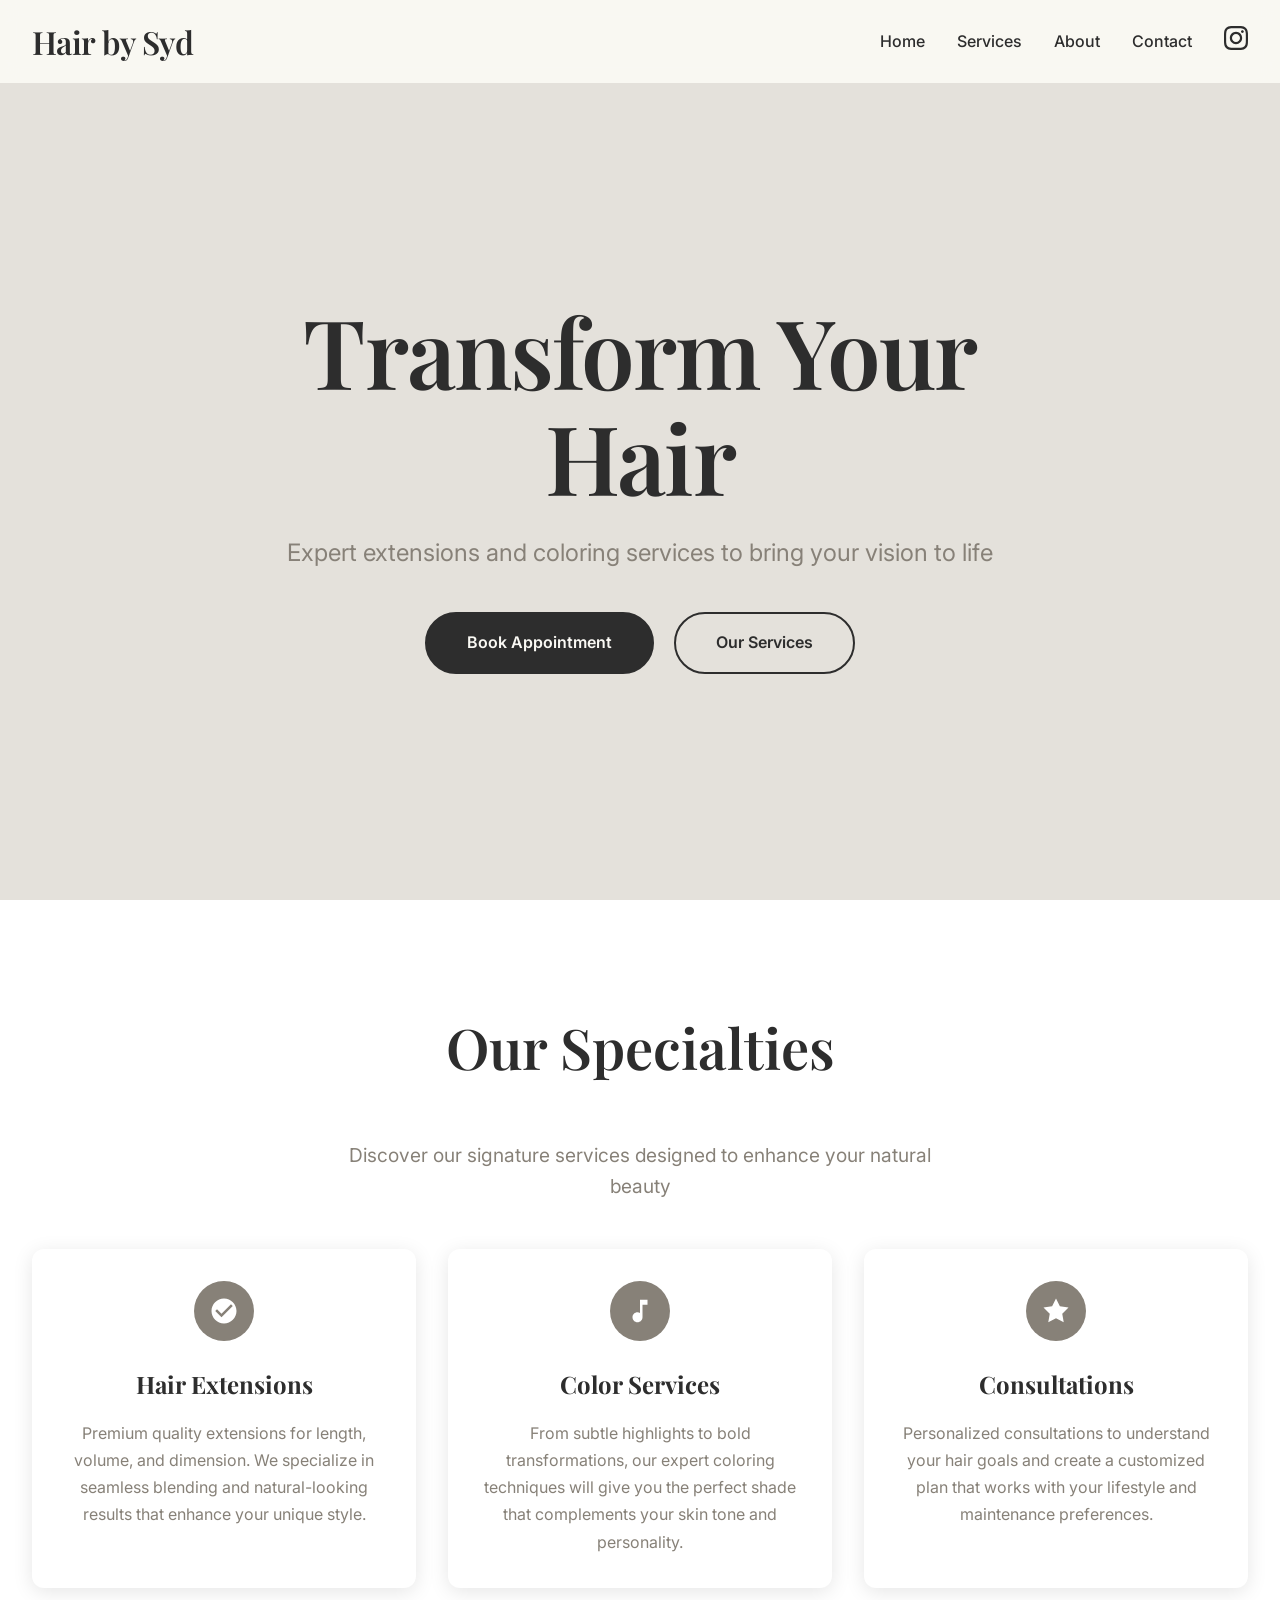
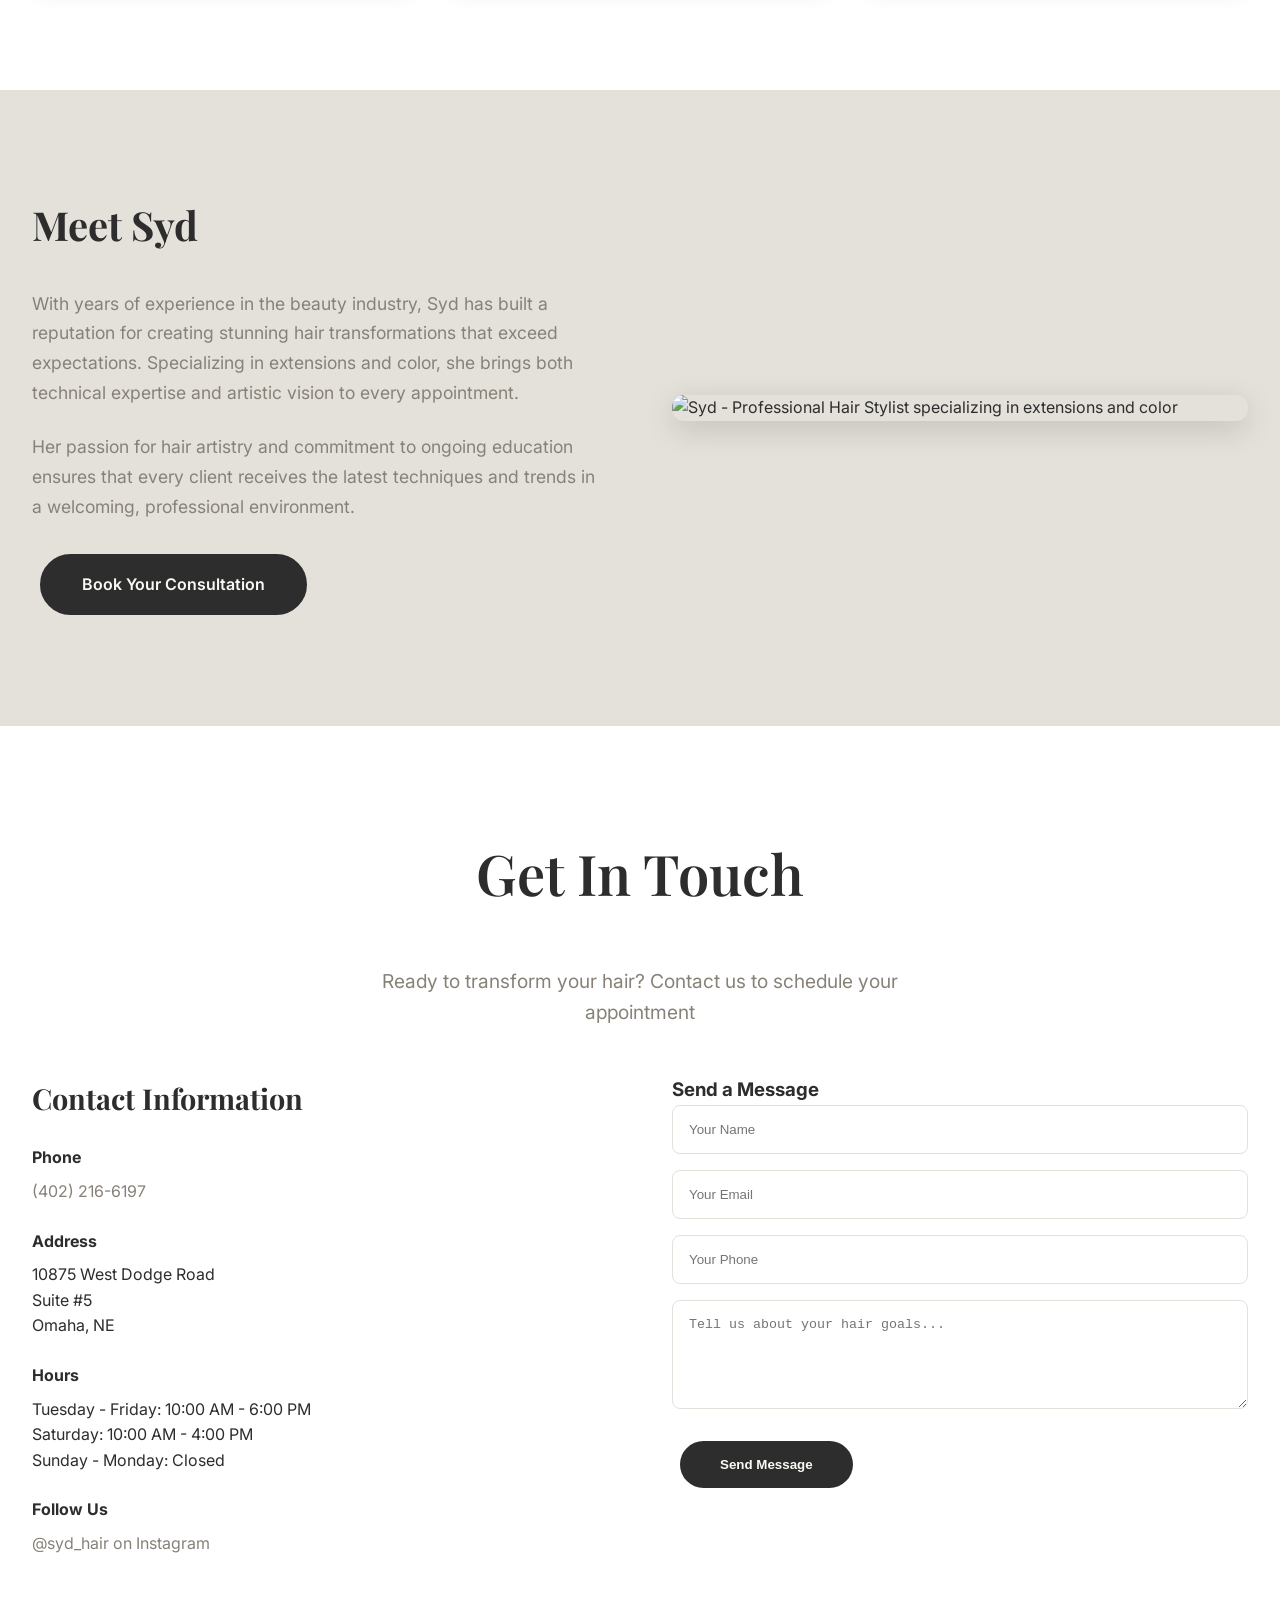
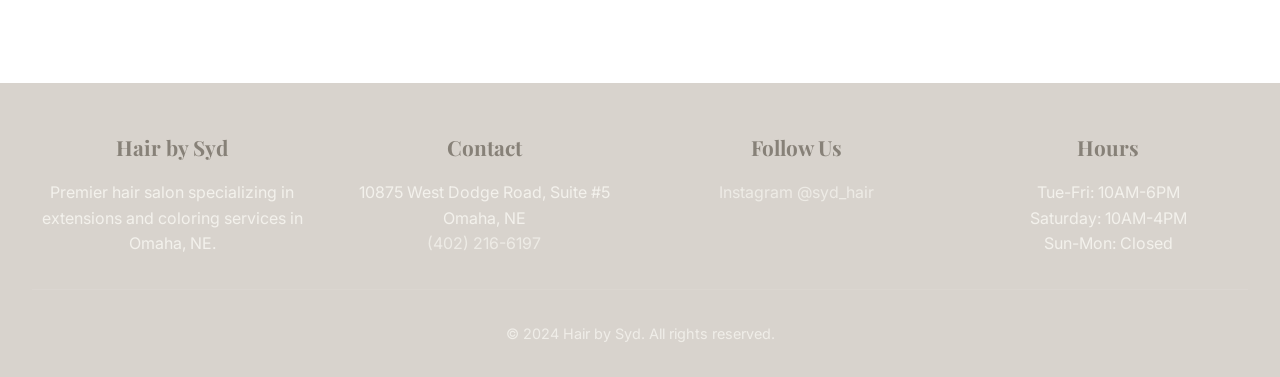
==== index.html @ 41b2f845 "Initial commit: Hair by Syd salon website with responsive design and SEO optimization 🚀 Generated wi" ====
<!DOCTYPE html>
<html lang="en">
<head>
    <!-- SEO Meta Tags -->
    <meta charset="UTF-8">
    <meta name="viewport" content="width=device-width, initial-scale=1.0">
    <meta http-equiv="X-UA-Compatible" content="IE=edge">
    
    <!-- Cache Control for SEO -->
    <meta http-equiv="Cache-Control" content="max-age=31536000, immutable">
    <meta http-equiv="Expires" content="31536000">
    
    <!-- Primary SEO Tags -->
    <title>Hair by Syd - Premier Hair Extensions & Color Salon | Omaha, NE</title>
    <meta name="description" content="Hair by Syd specializes in professional hair extensions and expert coloring services in Omaha, NE. Transform your look with our premium salon services at 10875 West Dodge Road Suite #5.">
    <meta name="keywords" content="hair extensions, hair coloring, salon Omaha, Hair by Syd, professional colorist, hair transformation, blonde specialists">
    
    <!-- Open Graph / Facebook -->
    <meta property="og:type" content="website">
    <meta property="og:url" content="https://hairbysyd.com">
    <meta property="og:title" content="Hair by Syd - Premier Hair Extensions & Color Salon">
    <meta property="og:description" content="Transform your look with our expert hair extensions and coloring services. Located in Omaha, NE.">
    <meta property="og:image" content="https://hairbysyd.com/images/salon-hero.jpg">
    <meta property="og:site_name" content="Hair by Syd">
    
    <!-- Twitter -->
    <meta property="twitter:card" content="summary_large_image">
    <meta property="twitter:url" content="https://hairbysyd.com">
    <meta property="twitter:title" content="Hair by Syd - Premier Hair Extensions & Color Salon">
    <meta property="twitter:description" content="Transform your look with our expert hair extensions and coloring services. Located in Omaha, NE.">
    <meta property="twitter:image" content="https://hairbysyd.com/images/salon-hero.jpg">
    
    <!-- Canonical URL -->
    <link rel="canonical" href="https://hairbysyd.com">
    
    <!-- Favicon -->
    <link rel="icon" type="image/x-icon" href="/favicon.ico">
    <link rel="apple-touch-icon" sizes="180x180" href="/apple-touch-icon.png">
    
    <!-- Structured Data for Local Business -->
    <script type="application/ld+json">
    {
        "@context": "https://schema.org",
        "@type": "HairSalon",
        "name": "Hair by Syd",
        "description": "Premier hair salon specializing in extensions and coloring",
        "url": "https://hairbysyd.com",
        "telephone": "402-216-6197",
        "address": {
            "@type": "PostalAddress",
            "streetAddress": "10875 West Dodge Road Suite #5",
            "addressLocality": "Omaha",
            "addressRegion": "NE",
            "addressCountry": "US"
        },
        "geo": {
            "@type": "GeoCoordinates",
            "latitude": "41.2619",
            "longitude": "-96.1951"
        },
        "openingHours": [
            "Tu-Fr 10:00-18:00",
            "Sa 10:00-16:00"
        ],
        "priceRange": "$$",
        "sameAs": [
            "https://www.instagram.com/syd_hair"
        ]
    }
    </script>
    
    <!-- Google Fonts -->
    <link rel="preconnect" href="https://fonts.googleapis.com">
    <link rel="preconnect" href="https://fonts.gstatic.com" crossorigin>
    <link href="https://fonts.googleapis.com/css2?family=Inter:wght@300;400;500;600;700&family=Playfair+Display:wght@400;500;600;700&display=swap" rel="stylesheet">
    
    <!-- CSS Styles -->
    <style>
        /* CSS Variables - Evnia Hair Studio Color Scheme */
        :root {
            --primary-color: rgba(45,45,45,1);
            --secondary-color: rgba(250,249,244,1);
            --accent-color: rgba(135,129,120,1);
            --text-primary: rgba(45,45,45,1);
            --text-secondary: rgba(135,129,120,1);
            --text-light: rgba(250,249,244,1);
            --background-light: rgba(255,255,255,1);
            --background-dark: rgba(216,211,205,1);
            --background-accent: rgba(228,225,219,1);
            --background-cream: rgba(250,249,244,1);
            --hover-color: rgba(196,190,177,1);
            --border-color: rgba(228,225,219,1);
            
            /* Typography */
            --font-primary: 'Inter', sans-serif;
            --font-display: 'Playfair Display', serif;
            
            /* Spacing */
            --section-padding: clamp(3rem, 8vw, 8rem);
            --container-padding: clamp(1rem, 4vw, 2rem);
            --grid-gap: clamp(1rem, 3vw, 2rem);
        }
        
        /* Reset and Base Styles */
        * {
            margin: 0;
            padding: 0;
            box-sizing: border-box;
        }
        
        body {
            font-family: var(--font-primary);
            font-size: 16px;
            line-height: 1.6;
            color: var(--text-primary);
            background-color: var(--background-light);
            overflow-x: hidden;
        }
        
        /* Container */
        .container {
            max-width: 1400px;
            margin: 0 auto;
            padding: 0 var(--container-padding);
        }
        
        /* Header Styles */
        .header {
            position: fixed;
            top: 0;
            left: 0;
            right: 0;
            background: rgba(250,249,244,0.95);
            backdrop-filter: blur(10px);
            z-index: 1000;
            transition: all 0.3s ease;
            border-bottom: 1px solid var(--border-color);
        }
        
        .header.scrolled {
            background: rgba(250,249,244,0.98);
            box-shadow: 0 2px 20px rgba(0, 0, 0, 0.1);
        }
        
        .header-content {
            display: flex;
            justify-content: space-between;
            align-items: center;
            padding: 1rem 0;
        }
        
        .logo {
            font-family: var(--font-display);
            font-size: 2rem;
            font-weight: 600;
            color: var(--primary-color);
            text-decoration: none;
            letter-spacing: -0.02em;
        }
        
        .nav {
            display: flex;
            list-style: none;
            gap: 2rem;
            align-items: center;
        }
        
        .nav a {
            text-decoration: none;
            color: var(--text-primary);
            font-weight: 500;
            transition: color 0.3s ease;
            position: relative;
        }
        
        .nav a:hover {
            color: var(--hover-color);
        }
        
        .nav a::after {
            content: '';
            position: absolute;
            bottom: -4px;
            left: 0;
            width: 0;
            height: 2px;
            background: var(--hover-color);
            transition: width 0.3s ease;
        }
        
        .nav a:hover::after {
            width: 100%;
        }
        
        .social-icon {
            width: 24px;
            height: 24px;
            fill: var(--text-primary);
            transition: fill 0.3s ease;
        }
        
        .social-icon:hover {
            fill: var(--hover-color);
        }
        
        /* Mobile Menu */
        .mobile-menu-toggle {
            display: none;
            flex-direction: column;
            cursor: pointer;
            gap: 4px;
        }
        
        .mobile-menu-toggle span {
            width: 24px;
            height: 2px;
            background: var(--text-primary);
            transition: all 0.3s ease;
        }
        
        /* Hero Section */
        .hero {
            min-height: 100vh;
            display: flex;
            align-items: center;
            justify-content: center;
            position: relative;
            background: var(--background-accent);
            text-align: center;
            padding-top: 80px;
        }
        
        .hero-content {
            max-width: 800px;
            z-index: 2;
        }
        
        .hero h1 {
            font-family: var(--font-display);
            font-size: clamp(3rem, 8vw, 6rem);
            font-weight: 600;
            line-height: 1.1;
            margin-bottom: 1.5rem;
            color: var(--text-primary);
            letter-spacing: -0.02em;
        }
        
        .hero-subtitle {
            font-size: clamp(1.2rem, 3vw, 1.5rem);
            color: var(--text-secondary);
            margin-bottom: 2rem;
            font-weight: 400;
        }
        
        /* Buttons */
        .btn {
            display: inline-block;
            padding: 1rem 2.5rem;
            background: var(--primary-color);
            color: var(--text-light);
            text-decoration: none;
            border-radius: 50px;
            font-weight: 600;
            transition: all 0.3s ease;
            border: 2px solid var(--primary-color);
            margin: 0.5rem;
        }
        
        .btn:hover {
            background: var(--accent-color);
            color: var(--text-light);
            transform: translateY(-2px);
        }
        
        .btn-secondary {
            background: transparent;
            color: var(--primary-color);
            border: 2px solid var(--primary-color);
        }
        
        .btn-secondary:hover {
            background: var(--hover-color);
            color: var(--text-light);
        }
        
        /* Section Styles */
        .section {
            padding: var(--section-padding) 0;
        }
        
        .section-title {
            font-family: var(--font-display);
            font-size: clamp(2.5rem, 5vw, 3.5rem);
            font-weight: 600;
            text-align: center;
            margin-bottom: 3rem;
            color: var(--text-primary);
        }
        
        .section-subtitle {
            font-size: 1.2rem;
            color: var(--text-secondary);
            text-align: center;
            max-width: 600px;
            margin: 0 auto 3rem;
        }
        
        /* Services Section */
        .services-grid {
            display: grid;
            grid-template-columns: repeat(auto-fit, minmax(300px, 1fr));
            gap: var(--grid-gap);
            margin-top: 3rem;
        }
        
        .service-card {
            background: var(--background-light);
            padding: 2rem;
            border-radius: 12px;
            box-shadow: 0 4px 20px rgba(0, 0, 0, 0.1);
            transition: transform 0.3s ease, box-shadow 0.3s ease;
            text-align: center;
        }
        
        .service-card:hover {
            transform: translateY(-5px);
            box-shadow: 0 8px 30px rgba(0, 0, 0, 0.15);
        }
        
        .service-icon {
            width: 60px;
            height: 60px;
            margin: 0 auto 1.5rem;
            background: var(--accent-color);
            border-radius: 50%;
            display: flex;
            align-items: center;
            justify-content: center;
        }
        
        .service-card h3 {
            font-family: var(--font-display);
            font-size: 1.5rem;
            margin-bottom: 1rem;
            color: var(--text-primary);
        }
        
        .service-card p {
            color: var(--text-secondary);
            line-height: 1.7;
        }
        
        /* About Section */
        .about {
            background: var(--background-accent);
        }
        
        .about-content {
            display: grid;
            grid-template-columns: 1fr 1fr;
            gap: 4rem;
            align-items: center;
        }
        
        .about-text h2 {
            font-family: var(--font-display);
            font-size: 2.5rem;
            margin-bottom: 2rem;
            color: var(--text-primary);
        }
        
        .about-text p {
            color: var(--text-secondary);
            margin-bottom: 1.5rem;
            font-size: 1.1rem;
            line-height: 1.7;
        }
        
        .about-image {
            border-radius: 12px;
            overflow: hidden;
            box-shadow: 0 8px 30px rgba(0, 0, 0, 0.15);
        }
        
        .about-image img {
            width: 100%;
            height: 100%;
            object-fit: cover;
        }
        
        /* Contact Section */
        .contact-content {
            display: grid;
            grid-template-columns: 1fr 1fr;
            gap: 4rem;
            align-items: start;
        }
        
        .contact-info h3 {
            font-family: var(--font-display);
            font-size: 1.8rem;
            margin-bottom: 1.5rem;
            color: var(--text-primary);
        }
        
        .contact-item {
            margin-bottom: 1.5rem;
        }
        
        .contact-item strong {
            display: block;
            margin-bottom: 0.5rem;
            color: var(--text-primary);
        }
        
        .contact-item a {
            color: var(--accent-color);
            text-decoration: none;
        }
        
        .contact-item a:hover {
            color: var(--hover-color);
            text-decoration: underline;
        }
        
        /* Footer */
        .footer {
            background: var(--background-dark);
            color: var(--text-light);
            padding: 3rem 0 2rem;
            text-align: center;
        }
        
        .footer-content {
            display: grid;
            grid-template-columns: repeat(auto-fit, minmax(250px, 1fr));
            gap: 2rem;
            margin-bottom: 2rem;
        }
        
        .footer-section h4 {
            font-family: var(--font-display);
            font-size: 1.3rem;
            margin-bottom: 1rem;
            color: var(--accent-color);
        }
        
        .footer-section p,
        .footer-section a {
            color: var(--text-light);
            text-decoration: none;
            opacity: 0.8;
            transition: opacity 0.3s ease;
        }
        
        .footer-section a:hover {
            opacity: 1;
            color: var(--hover-color);
        }
        
        .footer-bottom {
            border-top: 1px solid rgba(255, 255, 255, 0.1);
            padding-top: 2rem;
            font-size: 0.9rem;
            opacity: 0.7;
        }
        
        /* Responsive Design */
        @media (max-width: 768px) {
            .nav {
                display: none;
            }
            
            .mobile-menu-toggle {
                display: flex;
            }
            
            .about-content,
            .contact-content {
                grid-template-columns: 1fr;
                gap: 2rem;
            }
            
            .footer-content {
                grid-template-columns: 1fr;
                text-align: center;
            }
        }
        
        /* Animations */
        @keyframes fadeInUp {
            from {
                opacity: 0;
                transform: translateY(30px);
            }
            to {
                opacity: 1;
                transform: translateY(0);
            }
        }
        
        .animate-fade-in {
            animation: fadeInUp 0.6s ease-out;
        }
    </style>
</head>

<body>
    <!-- Header -->
    <header class="header" id="header">
        <div class="container">
            <div class="header-content">
                <a href="#home" class="logo">Hair by Syd</a>
                
                <nav class="nav">
                    <a href="#home">Home</a>
                    <a href="#services">Services</a>
                    <a href="#about">About</a>
                    <a href="#contact">Contact</a>
                    <a href="https://www.instagram.com/syd_hair" target="_blank" rel="noopener" aria-label="Follow us on Instagram">
                        <svg class="social-icon" viewBox="0 0 24 24">
                            <path d="M12 2.163c3.204 0 3.584.012 4.85.07 3.252.148 4.771 1.691 4.919 4.919.058 1.265.069 1.645.069 4.849 0 3.205-.012 3.584-.069 4.849-.149 3.225-1.664 4.771-4.919 4.919-1.266.058-1.644.07-4.85.07-3.204 0-3.584-.012-4.849-.07-3.26-.149-4.771-1.699-4.919-4.92-.058-1.265-.07-1.644-.07-4.849 0-3.204.013-3.583.07-4.849.149-3.227 1.664-4.771 4.919-4.919 1.266-.057 1.645-.069 4.849-.069zm0-2.163c-3.259 0-3.667.014-4.947.072-4.358.2-6.78 2.618-6.98 6.98-.059 1.281-.073 1.689-.073 4.948 0 3.259.014 3.668.072 4.948.2 4.358 2.618 6.78 6.98 6.98 1.281.058 1.689.072 4.948.072 3.259 0 3.668-.014 4.948-.072 4.354-.2 6.782-2.618 6.979-6.98.059-1.28.073-1.689.073-4.948 0-3.259-.014-3.667-.072-4.947-.196-4.354-2.617-6.78-6.979-6.98-1.281-.059-1.69-.073-4.949-.073zm0 5.838c-3.403 0-6.162 2.759-6.162 6.162s2.759 6.163 6.162 6.163 6.162-2.759 6.162-6.163c0-3.403-2.759-6.162-6.162-6.162zm0 10.162c-2.209 0-4-1.79-4-4 0-2.209 1.791-4 4-4s4 1.791 4 4c0 2.21-1.791 4-4 4zm6.406-11.845c-.796 0-1.441.645-1.441 1.44s.645 1.44 1.441 1.44c.795 0 1.439-.645 1.439-1.44s-.644-1.44-1.439-1.44z"/>
                        </svg>
                    </a>
                </nav>
                
                <div class="mobile-menu-toggle">
                    <span></span>
                    <span></span>
                    <span></span>
                </div>
            </div>
        </div>
    </header>

    <!-- Hero Section -->
    <section id="home" class="hero">
        <div class="container">
            <div class="hero-content animate-fade-in">
                <h1>Transform Your Hair</h1>
                <p class="hero-subtitle">Expert extensions and coloring services to bring your vision to life</p>
                <a href="#contact" class="btn">Book Appointment</a>
                <a href="#services" class="btn btn-secondary">Our Services</a>
            </div>
        </div>
    </section>

    <!-- Services Section -->
    <section id="services" class="section">
        <div class="container">
            <h2 class="section-title">Our Specialties</h2>
            <p class="section-subtitle">Discover our signature services designed to enhance your natural beauty</p>
            
            <div class="services-grid">
                <div class="service-card">
                    <div class="service-icon">
                        <svg width="30" height="30" fill="white" viewBox="0 0 24 24">
                            <path d="M12 2C6.48 2 2 6.48 2 12s4.48 10 10 10 10-4.48 10-10S17.52 2 12 2zm-2 15l-5-5 1.41-1.41L10 14.17l7.59-7.59L19 8l-9 9z"/>
                        </svg>
                    </div>
                    <h3>Hair Extensions</h3>
                    <p>Premium quality extensions for length, volume, and dimension. We specialize in seamless blending and natural-looking results that enhance your unique style.</p>
                </div>
                
                <div class="service-card">
                    <div class="service-icon">
                        <svg width="30" height="30" fill="white" viewBox="0 0 24 24">
                            <path d="M12 3v10.55c-.59-.34-1.27-.55-2-.55-2.21 0-4 1.79-4 4s1.79 4 4 4 4-1.79 4-4V7h4V3h-6z"/>
                        </svg>
                    </div>
                    <h3>Color Services</h3>
                    <p>From subtle highlights to bold transformations, our expert coloring techniques will give you the perfect shade that complements your skin tone and personality.</p>
                </div>
                
                <div class="service-card">
                    <div class="service-icon">
                        <svg width="30" height="30" fill="white" viewBox="0 0 24 24">
                            <path d="M12 2l3.09 6.26L22 9.27l-5 4.87 1.18 6.88L12 17.77l-6.18 3.25L7 14.14 2 9.27l6.91-1.01L12 2z"/>
                        </svg>
                    </div>
                    <h3>Consultations</h3>
                    <p>Personalized consultations to understand your hair goals and create a customized plan that works with your lifestyle and maintenance preferences.</p>
                </div>
            </div>
        </div>
    </section>

    <!-- About Section -->
    <section id="about" class="section about">
        <div class="container">
            <div class="about-content">
                <div class="about-text">
                    <h2>Meet Syd</h2>
                    <p>With years of experience in the beauty industry, Syd has built a reputation for creating stunning hair transformations that exceed expectations. Specializing in extensions and color, she brings both technical expertise and artistic vision to every appointment.</p>
                    <p>Her passion for hair artistry and commitment to ongoing education ensures that every client receives the latest techniques and trends in a welcoming, professional environment.</p>
                    <a href="#contact" class="btn">Book Your Consultation</a>
                </div>
                <div class="about-image">
                    <img src="/images/syd-stylist.jpg" alt="Syd - Professional Hair Stylist specializing in extensions and color" loading="lazy">
                </div>
            </div>
        </div>
    </section>

    <!-- Contact Section -->
    <section id="contact" class="section">
        <div class="container">
            <h2 class="section-title">Get In Touch</h2>
            <p class="section-subtitle">Ready to transform your hair? Contact us to schedule your appointment</p>
            
            <div class="contact-content">
                <div class="contact-info">
                    <h3>Contact Information</h3>
                    
                    <div class="contact-item">
                        <strong>Phone</strong>
                        <a href="tel:402-216-6197">(402) 216-6197</a>
                    </div>
                    
                    <div class="contact-item">
                        <strong>Address</strong>
                        <p>10875 West Dodge Road<br>Suite #5<br>Omaha, NE</p>
                    </div>
                    
                    <div class="contact-item">
                        <strong>Hours</strong>
                        <p>Tuesday - Friday: 10:00 AM - 6:00 PM<br>
                        Saturday: 10:00 AM - 4:00 PM<br>
                        Sunday - Monday: Closed</p>
                    </div>
                    
                    <div class="contact-item">
                        <strong>Follow Us</strong>
                        <a href="https://www.instagram.com/syd_hair" target="_blank" rel="noopener">@syd_hair on Instagram</a>
                    </div>
                </div>
                
                <div class="contact-form">
                    <h3>Send a Message</h3>
                    <form>
                        <div style="margin-bottom: 1rem;">
                            <input type="text" placeholder="Your Name" required style="width: 100%; padding: 1rem; border: 1px solid var(--border-color); border-radius: 8px;">
                        </div>
                        <div style="margin-bottom: 1rem;">
                            <input type="email" placeholder="Your Email" required style="width: 100%; padding: 1rem; border: 1px solid var(--border-color); border-radius: 8px;">
                        </div>
                        <div style="margin-bottom: 1rem;">
                            <input type="tel" placeholder="Your Phone" style="width: 100%; padding: 1rem; border: 1px solid var(--border-color); border-radius: 8px;">
                        </div>
                        <div style="margin-bottom: 1rem;">
                            <textarea placeholder="Tell us about your hair goals..." rows="5" style="width: 100%; padding: 1rem; border: 1px solid var(--border-color); border-radius: 8px; resize: vertical;"></textarea>
                        </div>
                        <button type="submit" class="btn" style="border: none; cursor: pointer;">Send Message</button>
                    </form>
                </div>
            </div>
        </div>
    </section>

    <!-- Footer -->
    <footer class="footer">
        <div class="container">
            <div class="footer-content">
                <div class="footer-section">
                    <h4>Hair by Syd</h4>
                    <p>Premier hair salon specializing in extensions and coloring services in Omaha, NE.</p>
                </div>
                
                <div class="footer-section">
                    <h4>Contact</h4>
                    <p>10875 West Dodge Road, Suite #5<br>Omaha, NE</p>
                    <p><a href="tel:402-216-6197">(402) 216-6197</a></p>
                </div>
                
                <div class="footer-section">
                    <h4>Follow Us</h4>
                    <p><a href="https://www.instagram.com/syd_hair" target="_blank" rel="noopener">Instagram @syd_hair</a></p>
                </div>
                
                <div class="footer-section">
                    <h4>Hours</h4>
                    <p>Tue-Fri: 10AM-6PM<br>Saturday: 10AM-4PM<br>Sun-Mon: Closed</p>
                </div>
            </div>
            
            <div class="footer-bottom">
                <p>&copy; 2024 Hair by Syd. All rights reserved.</p>
            </div>
        </div>
    </footer>

    <!-- JavaScript -->
    <script>
        // Header scroll effect
        window.addEventListener('scroll', function() {
            const header = document.getElementById('header');
            if (window.scrollY > 50) {
                header.classList.add('scrolled');
            } else {
                header.classList.remove('scrolled');
            }
        });

        // Smooth scrolling for navigation links
        document.querySelectorAll('a[href^="#"]').forEach(anchor => {
            anchor.addEventListener('click', function (e) {
                e.preventDefault();
                const target = document.querySelector(this.getAttribute('href'));
                if (target) {
                    target.scrollIntoView({
                        behavior: 'smooth',
                        block: 'start'
                    });
                }
            });
        });

        // Mobile menu toggle
        const mobileToggle = document.querySelector('.mobile-menu-toggle');
        const nav = document.querySelector('.nav');
        
        mobileToggle.addEventListener('click', function() {
            nav.classList.toggle('mobile-open');
        });

        // Form submission
        const form = document.querySelector('form');
        form.addEventListener('submit', function(e) {
            e.preventDefault();
            alert('Thank you for your message! We will get back to you soon.');
            form.reset();
        });

        // Intersection Observer for animations
        const observerOptions = {
            threshold: 0.1,
            rootMargin: '0px 0px -50px 0px'
        };

        const observer = new IntersectionObserver(function(entries) {
            entries.forEach(entry => {
                if (entry.isIntersecting) {
                    entry.target.classList.add('animate-fade-in');
                }
            });
        }, observerOptions);

        // Observe elements for animation
        document.querySelectorAll('.service-card, .about-text, .contact-info').forEach(el => {
            observer.observe(el);
        });
    </script>
</body>
</html>
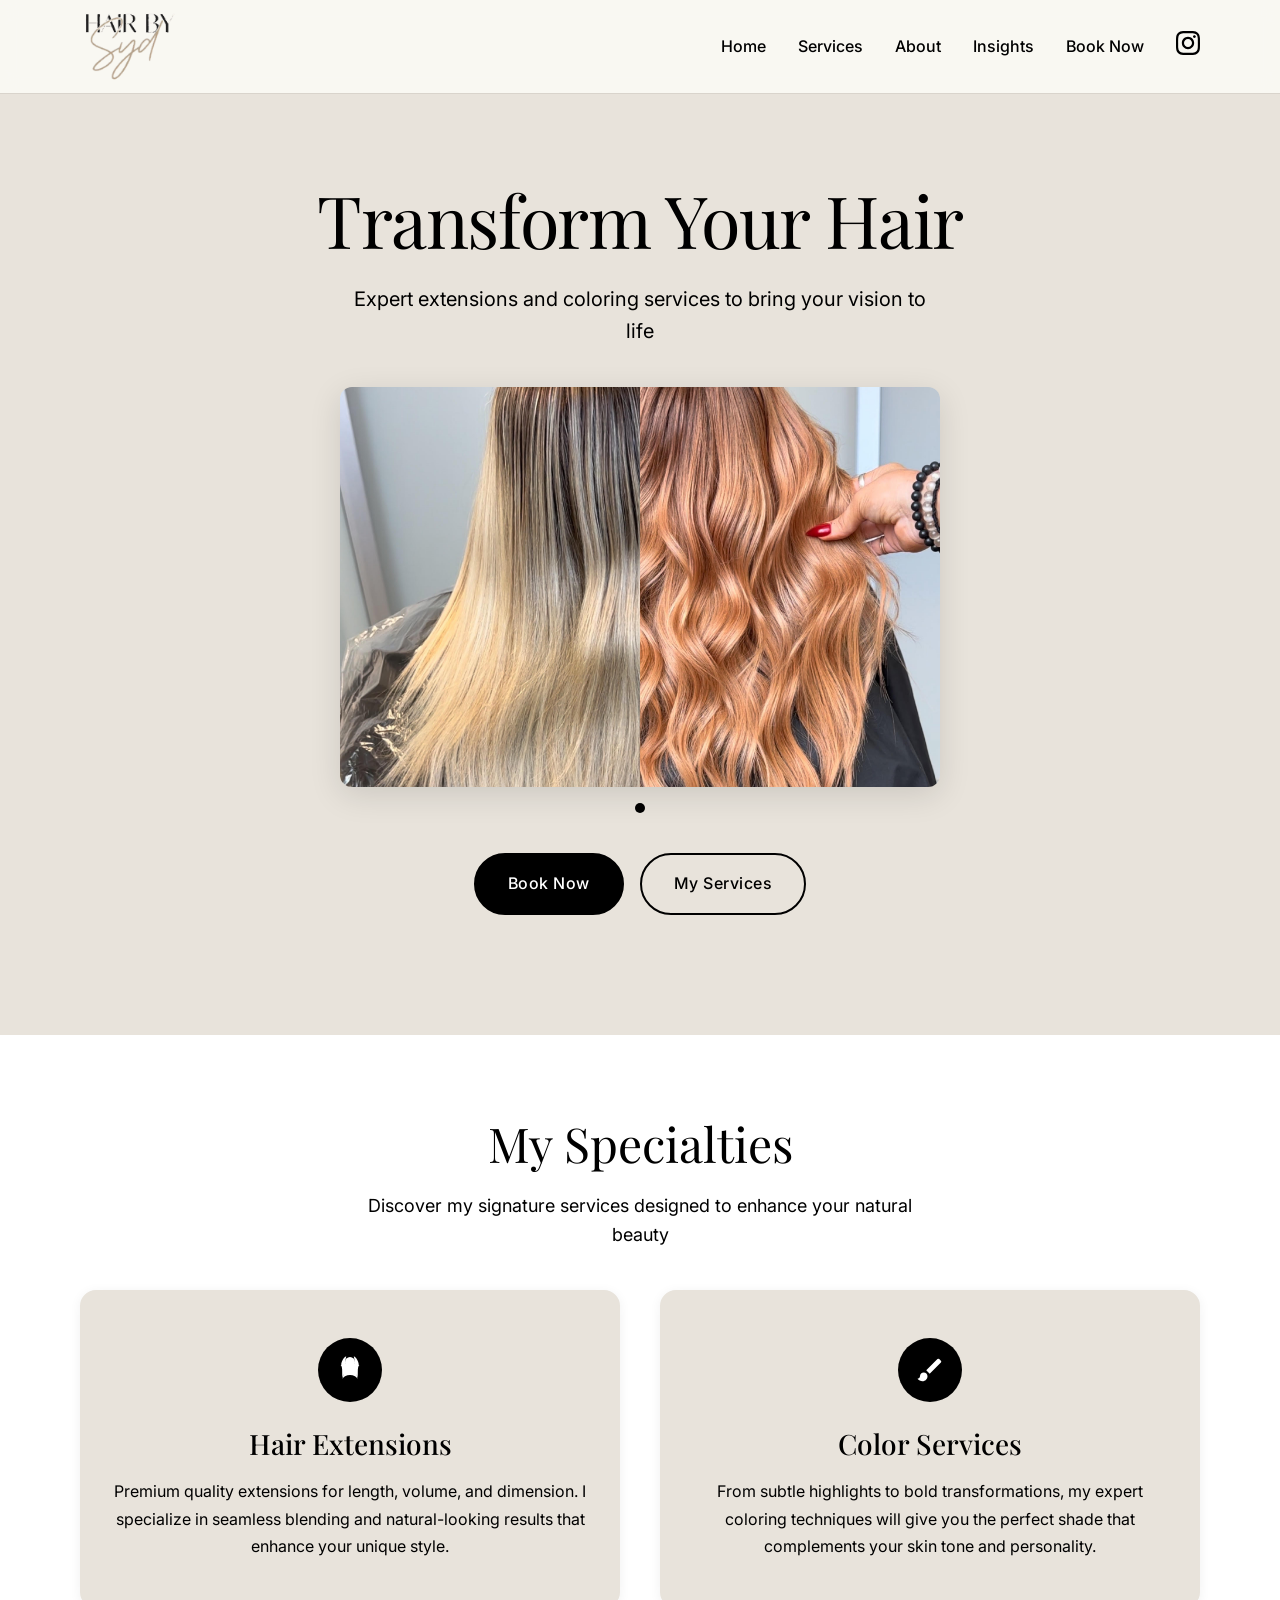
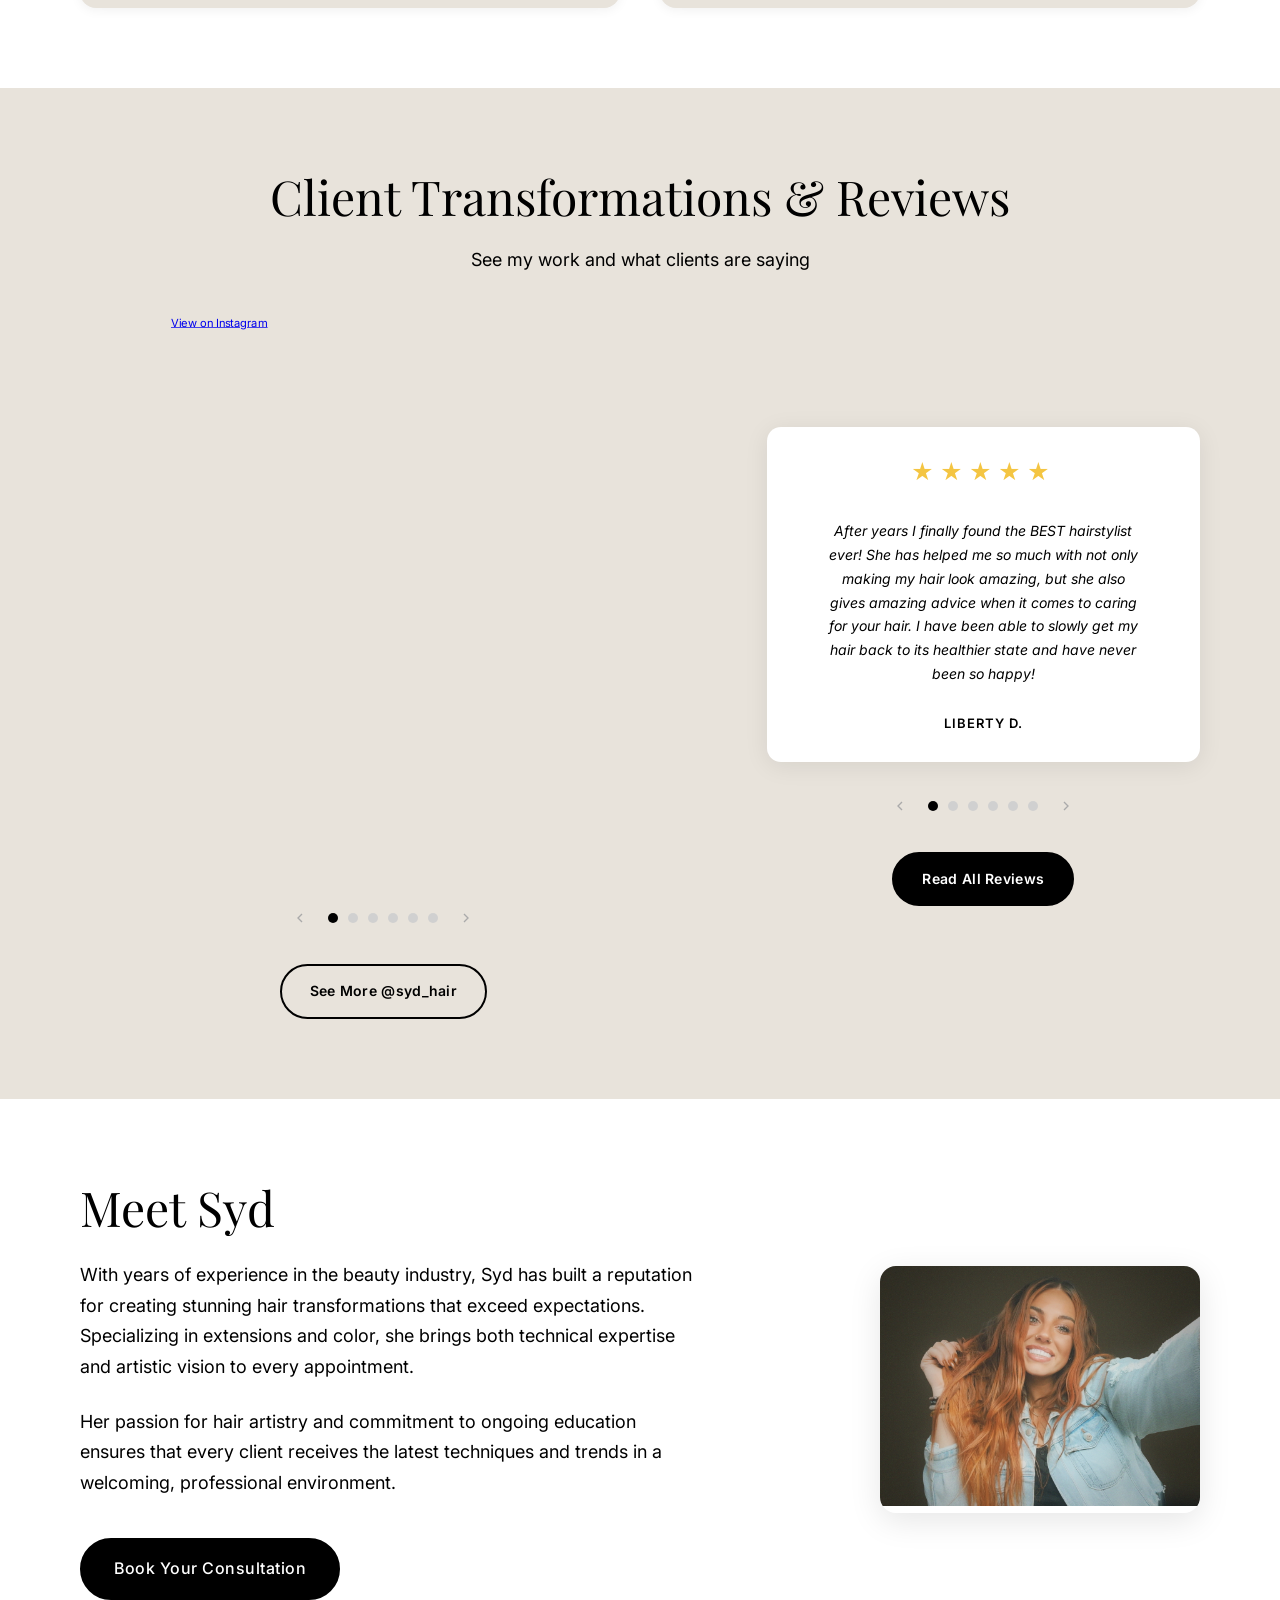
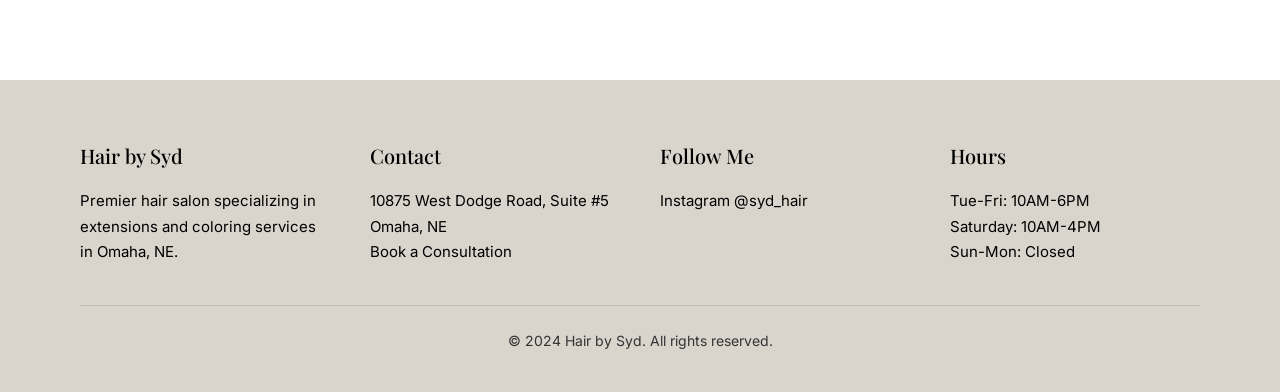
==== commit eea07eef: "Update site with hero carousel, blog section, and styling improvements - Add before/after hero carou" ====
--- a/index.html
+++ b/index.html
@@ -12,14 +12,14 @@
     
     <!-- Primary SEO Tags -->
     <title>Hair by Syd - Premier Hair Extensions & Color Salon | Omaha, NE</title>
-    <meta name="description" content="Hair by Syd specializes in professional hair extensions and expert coloring services in Omaha, NE. Transform your look with our premium salon services at 10875 West Dodge Road Suite #5.">
+    <meta name="description" content="Hair by Syd specializes in professional hair extensions and expert coloring services in Omaha, NE. Transform your look with my premium salon services at 10875 West Dodge Road Suite #5.">
     <meta name="keywords" content="hair extensions, hair coloring, salon Omaha, Hair by Syd, professional colorist, hair transformation, blonde specialists">
     
     <!-- Open Graph / Facebook -->
     <meta property="og:type" content="website">
     <meta property="og:url" content="https://hairbysyd.com">
     <meta property="og:title" content="Hair by Syd - Premier Hair Extensions & Color Salon">
-    <meta property="og:description" content="Transform your look with our expert hair extensions and coloring services. Located in Omaha, NE.">
+    <meta property="og:description" content="Transform your look with expert hair extensions and coloring services. Located in Omaha, NE.">
     <meta property="og:image" content="https://hairbysyd.com/images/salon-hero.jpg">
     <meta property="og:site_name" content="Hair by Syd">
     
@@ -27,15 +27,15 @@
     <meta property="twitter:card" content="summary_large_image">
     <meta property="twitter:url" content="https://hairbysyd.com">
     <meta property="twitter:title" content="Hair by Syd - Premier Hair Extensions & Color Salon">
-    <meta property="twitter:description" content="Transform your look with our expert hair extensions and coloring services. Located in Omaha, NE.">
+    <meta property="twitter:description" content="Transform your look with expert hair extensions and coloring services. Located in Omaha, NE.">
     <meta property="twitter:image" content="https://hairbysyd.com/images/salon-hero.jpg">
     
     <!-- Canonical URL -->
     <link rel="canonical" href="https://hairbysyd.com">
     
     <!-- Favicon -->
-    <link rel="icon" type="image/x-icon" href="/favicon.ico">
-    <link rel="apple-touch-icon" sizes="180x180" href="/apple-touch-icon.png">
+    <link rel="icon" type="image/png" href="/images/favicon.png">
+    <link rel="apple-touch-icon" sizes="180x180" href="/images/favicon.png">
     
     <!-- Structured Data for Local Business -->
     <script type="application/ld+json">
@@ -45,8 +45,7 @@
         "name": "Hair by Syd",
         "description": "Premier hair salon specializing in extensions and coloring",
         "url": "https://hairbysyd.com",
-        "telephone": "402-216-6197",
-        "address": {
+                "address": {
             "@type": "PostalAddress",
             "streetAddress": "10875 West Dodge Road Suite #5",
             "addressLocality": "Omaha",
@@ -72,33 +71,50 @@
     <!-- Google Fonts -->
     <link rel="preconnect" href="https://fonts.googleapis.com">
     <link rel="preconnect" href="https://fonts.gstatic.com" crossorigin>
-    <link href="https://fonts.googleapis.com/css2?family=Inter:wght@300;400;500;600;700&family=Playfair+Display:wght@400;500;600;700&display=swap" rel="stylesheet">
+    <link href="https://fonts.googleapis.com/css2?family=Inter:wght@300;400;500;600;700&family=Playfair+Display:wght@400;500;600;700&family=Cormorant+Garamond:ital,wght@1,400;1,500&display=swap" rel="stylesheet">
     
     <!-- CSS Styles -->
     <style>
-        /* CSS Variables - Evnia Hair Studio Color Scheme */
+        /* CSS Variables - Warm Beige & Black Palette */
         :root {
-            --primary-color: rgba(45,45,45,1);
-            --secondary-color: rgba(250,249,244,1);
-            --accent-color: rgba(135,129,120,1);
-            --text-primary: rgba(45,45,45,1);
-            --text-secondary: rgba(135,129,120,1);
-            --text-light: rgba(250,249,244,1);
-            --background-light: rgba(255,255,255,1);
-            --background-dark: rgba(216,211,205,1);
-            --background-accent: rgba(228,225,219,1);
-            --background-cream: rgba(250,249,244,1);
-            --hover-color: rgba(196,190,177,1);
-            --border-color: rgba(228,225,219,1);
-            
+            /* Background Colors - Alternating Palette */
+            --bg-cream: #FAF9F4;
+            --bg-beige: #E8E3DB;
+            --bg-white: #FFFFFF;
+            --bg-taupe: #D9D4CC;
+
+            /* Text Colors - Black for clarity */
+            --text-black: #000000;
+            --text-dark-gray: #333333;
+            --text-white: #FFFFFF;
+
+            /* Button Colors */
+            --btn-black: #000000;
+            --btn-hover: #1A1A1A;
+
+            /* Accent Colors */
+            --accent-gold: #F4C542;
+
+            /* Legacy mappings for compatibility */
+            --primary-color: #000000;
+            --text-primary: #000000;
+            --text-secondary: #000000;
+            --background-light: #FFFFFF;
+            --background-accent: #E8E3DB;
+            --hover-color: #1A1A1A;
+            --border-color: #D9D4CC;
+
             /* Typography */
             --font-primary: 'Inter', sans-serif;
             --font-display: 'Playfair Display', serif;
-            
+
             /* Spacing */
-            --section-padding: clamp(3rem, 8vw, 8rem);
-            --container-padding: clamp(1rem, 4vw, 2rem);
-            --grid-gap: clamp(1rem, 3vw, 2rem);
+            --section-padding-desktop: 80px;
+            --section-padding-tablet: 60px;
+            --section-padding-mobile: 40px;
+            --container-max-width: 1200px;
+            --container-padding: 40px;
+            --container-padding-mobile: 20px;
         }
         
         /* Reset and Base Styles */
@@ -119,7 +135,7 @@
         
         /* Container */
         .container {
-            max-width: 1400px;
+            max-width: var(--container-max-width);
             margin: 0 auto;
             padding: 0 var(--container-padding);
         }
@@ -130,15 +146,15 @@
             top: 0;
             left: 0;
             right: 0;
-            background: rgba(250,249,244,0.95);
+            background: rgba(250, 249, 244, 0.95);
             backdrop-filter: blur(10px);
             z-index: 1000;
             transition: all 0.3s ease;
             border-bottom: 1px solid var(--border-color);
         }
-        
+
         .header.scrolled {
-            background: rgba(250,249,244,0.98);
+            background: rgba(250, 249, 244, 0.98);
             box-shadow: 0 2px 20px rgba(0, 0, 0, 0.1);
         }
         
@@ -146,16 +162,18 @@
             display: flex;
             justify-content: space-between;
             align-items: center;
-            padding: 1rem 0;
+            padding: 0.5rem 0;
         }
         
         .logo {
-            font-family: var(--font-display);
-            font-size: 2rem;
-            font-weight: 600;
-            color: var(--primary-color);
+            display: flex;
+            align-items: center;
             text-decoration: none;
-            letter-spacing: -0.02em;
+        }
+
+        .logo-img {
+            width: 100px;
+            height: auto;
         }
         
         .nav {
@@ -225,166 +243,222 @@
             align-items: center;
             justify-content: center;
             position: relative;
-            background: var(--background-accent);
+            background: var(--bg-beige);
             text-align: center;
-            padding-top: 80px;
-        }
-        
+            padding: 120px 0;
+            padding-top: 180px;
+        }
+
         .hero-content {
-            max-width: 800px;
+            max-width: 700px;
             z-index: 2;
         }
-        
+
+        .hero-logo {
+            max-width: 300px;
+            height: auto;
+            margin-bottom: 24px;
+        }
+
         .hero h1 {
             font-family: var(--font-display);
-            font-size: clamp(3rem, 8vw, 6rem);
-            font-weight: 600;
+            font-size: 72px;
+            font-weight: 400;
             line-height: 1.1;
-            margin-bottom: 1.5rem;
-            color: var(--text-primary);
+            margin-bottom: 24px;
+            color: var(--text-black);
             letter-spacing: -0.02em;
         }
-        
+
         .hero-subtitle {
-            font-size: clamp(1.2rem, 3vw, 1.5rem);
-            color: var(--text-secondary);
-            margin-bottom: 2rem;
+            font-size: 20px;
+            color: var(--text-black);
+            margin-bottom: 40px;
             font-weight: 400;
+            max-width: 600px;
+            margin-left: auto;
+            margin-right: auto;
+            line-height: 1.6;
+        }
+
+        .hero-buttons {
+            display: flex;
+            justify-content: center;
+            gap: 16px;
+            flex-wrap: wrap;
         }
         
         /* Buttons */
         .btn {
             display: inline-block;
-            padding: 1rem 2.5rem;
-            background: var(--primary-color);
-            color: var(--text-light);
+            padding: 16px 32px;
+            background: var(--btn-black);
+            color: var(--text-white);
             text-decoration: none;
             border-radius: 50px;
-            font-weight: 600;
+            font-size: 16px;
+            font-weight: 500;
+            letter-spacing: 0.5px;
             transition: all 0.3s ease;
-            border: 2px solid var(--primary-color);
-            margin: 0.5rem;
-        }
-        
+            border: 2px solid var(--btn-black);
+        }
+
         .btn:hover {
-            background: var(--accent-color);
-            color: var(--text-light);
+            background: var(--btn-hover);
+            border-color: var(--btn-hover);
             transform: translateY(-2px);
-        }
-        
+            box-shadow: 0 4px 12px rgba(0, 0, 0, 0.2);
+        }
+
         .btn-secondary {
             background: transparent;
-            color: var(--primary-color);
-            border: 2px solid var(--primary-color);
-        }
-        
+            color: var(--btn-black);
+            border: 2px solid var(--btn-black);
+        }
+
         .btn-secondary:hover {
-            background: var(--hover-color);
-            color: var(--text-light);
-        }
-        
+            background: var(--btn-black);
+            color: var(--text-white);
+        }
+
+        /* Elegant Gold Book Now Button */
+        .btn-gold {
+            background: #1A1A1A;
+            color: #C9A962;
+            font-family: 'Cormorant Garamond', serif;
+            font-size: 20px;
+            font-style: italic;
+            font-weight: 500;
+            letter-spacing: 1px;
+            border: 2px solid #1A1A1A;
+            padding: 14px 36px;
+        }
+
+        .btn-gold:hover {
+            background: #2A2A2A;
+            color: #D4B872;
+            border-color: #2A2A2A;
+        }
+
         /* Section Styles */
         .section {
-            padding: var(--section-padding) 0;
-        }
-        
+            padding: var(--section-padding-desktop) 0;
+        }
+
         .section-title {
             font-family: var(--font-display);
-            font-size: clamp(2.5rem, 5vw, 3.5rem);
-            font-weight: 600;
+            font-size: 48px;
+            font-weight: 400;
             text-align: center;
-            margin-bottom: 3rem;
-            color: var(--text-primary);
-        }
-        
+            margin-bottom: 20px;
+            color: var(--text-black);
+            line-height: 1.2;
+        }
+
         .section-subtitle {
-            font-size: 1.2rem;
-            color: var(--text-secondary);
+            font-size: 18px;
+            color: var(--text-black);
             text-align: center;
             max-width: 600px;
-            margin: 0 auto 3rem;
-        }
-        
+            margin: 0 auto 40px;
+            line-height: 1.6;
+        }
+
         /* Services Section */
+        #services {
+            background: var(--bg-white);
+        }
+
         .services-grid {
             display: grid;
             grid-template-columns: repeat(auto-fit, minmax(300px, 1fr));
-            gap: var(--grid-gap);
-            margin-top: 3rem;
-        }
-        
+            gap: 40px;
+            margin-top: 40px;
+        }
+
         .service-card {
-            background: var(--background-light);
-            padding: 2rem;
-            border-radius: 12px;
-            box-shadow: 0 4px 20px rgba(0, 0, 0, 0.1);
+            background: var(--bg-beige);
+            padding: 48px 32px;
+            border-radius: 16px;
+            box-shadow: 0 2px 12px rgba(0, 0, 0, 0.06);
             transition: transform 0.3s ease, box-shadow 0.3s ease;
             text-align: center;
         }
-        
+
         .service-card:hover {
-            transform: translateY(-5px);
-            box-shadow: 0 8px 30px rgba(0, 0, 0, 0.15);
-        }
-        
+            transform: translateY(-4px);
+            box-shadow: 0 8px 24px rgba(0, 0, 0, 0.1);
+        }
+
         .service-icon {
-            width: 60px;
-            height: 60px;
-            margin: 0 auto 1.5rem;
-            background: var(--accent-color);
+            width: 64px;
+            height: 64px;
+            margin: 0 auto 24px;
+            background: var(--btn-black);
             border-radius: 50%;
             display: flex;
             align-items: center;
             justify-content: center;
         }
-        
+
         .service-card h3 {
             font-family: var(--font-display);
-            font-size: 1.5rem;
-            margin-bottom: 1rem;
-            color: var(--text-primary);
-        }
-        
+            font-size: 28px;
+            font-weight: 500;
+            margin-bottom: 16px;
+            color: var(--text-black);
+            line-height: 1.3;
+        }
+
         .service-card p {
-            color: var(--text-secondary);
+            color: var(--text-black);
+            font-size: 16px;
             line-height: 1.7;
         }
         
         /* About Section */
         .about {
-            background: var(--background-accent);
-        }
-        
+            background: var(--bg-white);
+        }
+
         .about-content {
             display: grid;
-            grid-template-columns: 1fr 1fr;
-            gap: 4rem;
+            grid-template-columns: 1.5fr 1fr;
+            gap: 80px;
             align-items: center;
         }
-        
+
         .about-text h2 {
             font-family: var(--font-display);
-            font-size: 2.5rem;
-            margin-bottom: 2rem;
-            color: var(--text-primary);
-        }
-        
+            font-size: 48px;
+            font-weight: 400;
+            margin-bottom: 24px;
+            color: var(--text-black);
+            line-height: 1.2;
+        }
+
         .about-text p {
-            color: var(--text-secondary);
-            margin-bottom: 1.5rem;
-            font-size: 1.1rem;
+            color: var(--text-black);
+            margin-bottom: 24px;
+            font-size: 18px;
             line-height: 1.7;
         }
-        
+
+        .about-text .btn {
+            margin-top: 16px;
+        }
+
         .about-image {
-            border-radius: 12px;
+            border-radius: 16px;
             overflow: hidden;
-            box-shadow: 0 8px 30px rgba(0, 0, 0, 0.15);
-        }
-        
+            box-shadow: 0 8px 32px rgba(0, 0, 0, 0.1);
+            max-width: 320px;
+            margin-left: auto;
+        }
+
         .about-image img {
             width: 100%;
-            height: 100%;
+            height: auto;
             object-fit: cover;
         }
         
@@ -425,64 +499,119 @@
         
         /* Footer */
         .footer {
-            background: var(--background-dark);
-            color: var(--text-light);
-            padding: 3rem 0 2rem;
+            background: var(--bg-taupe);
+            color: var(--text-black);
+            padding: 60px 0 40px;
             text-align: center;
         }
-        
+
         .footer-content {
             display: grid;
-            grid-template-columns: repeat(auto-fit, minmax(250px, 1fr));
-            gap: 2rem;
-            margin-bottom: 2rem;
-        }
-        
+            grid-template-columns: repeat(auto-fit, minmax(220px, 1fr));
+            gap: 40px;
+            margin-bottom: 40px;
+            text-align: left;
+        }
+
         .footer-section h4 {
             font-family: var(--font-display);
-            font-size: 1.3rem;
-            margin-bottom: 1rem;
-            color: var(--accent-color);
-        }
-        
+            font-size: 20px;
+            font-weight: 500;
+            margin-bottom: 16px;
+            color: var(--text-black);
+        }
+
         .footer-section p,
         .footer-section a {
-            color: var(--text-light);
+            color: var(--text-black);
             text-decoration: none;
-            opacity: 0.8;
-            transition: opacity 0.3s ease;
-        }
-        
+            font-size: 15px;
+            line-height: 1.7;
+            transition: color 0.3s ease;
+        }
+
         .footer-section a:hover {
-            opacity: 1;
-            color: var(--hover-color);
-        }
-        
+            color: var(--text-dark-gray);
+            text-decoration: underline;
+        }
+
         .footer-bottom {
-            border-top: 1px solid rgba(255, 255, 255, 0.1);
-            padding-top: 2rem;
-            font-size: 0.9rem;
-            opacity: 0.7;
+            border-top: 1px solid rgba(0, 0, 0, 0.1);
+            padding-top: 24px;
+            font-size: 14px;
+            color: var(--text-dark-gray);
+            text-align: center;
         }
         
         /* Responsive Design */
         @media (max-width: 768px) {
+            .section {
+                padding: var(--section-padding-mobile) 0;
+            }
+
+            .container {
+                padding: 0 var(--container-padding-mobile);
+            }
+
             .nav {
                 display: none;
             }
-            
+
             .mobile-menu-toggle {
                 display: flex;
             }
-            
+
+            .hero {
+                padding: 100px 0;
+                padding-top: 140px;
+            }
+
+            .hero h1 {
+                font-size: 48px;
+            }
+
+            .hero-subtitle {
+                font-size: 18px;
+            }
+
+            .section-title {
+                font-size: 36px;
+            }
+
             .about-content,
             .contact-content {
                 grid-template-columns: 1fr;
-                gap: 2rem;
-            }
-            
+                gap: 40px;
+            }
+
+            .about-text h2 {
+                font-size: 36px;
+            }
+
+            .about-image {
+                max-width: 280px;
+                margin: 0 auto;
+            }
+
             .footer-content {
                 grid-template-columns: 1fr;
+                text-align: center;
+            }
+        }
+
+        @media (max-width: 480px) {
+            .hero h1 {
+                font-size: 40px;
+            }
+
+            .hero-buttons {
+                flex-direction: column;
+                align-items: center;
+            }
+
+            .btn {
+                width: 100%;
+                max-width: 280px;
                 text-align: center;
             }
         }
@@ -498,9 +627,558 @@
                 transform: translateY(0);
             }
         }
-        
+
         .animate-fade-in {
             animation: fadeInUp 0.6s ease-out;
+        }
+
+        /* ============================================ */
+        /* HERO CAROUSEL - Before/After Showcase */
+        /* ============================================ */
+        .hero-carousel {
+            width: 100%;
+            max-width: 600px;
+            margin: 0 auto 40px;
+        }
+
+        .hero-carousel-track {
+            position: relative;
+            height: 400px;
+            overflow: hidden;
+            border-radius: 12px;
+            box-shadow: 0 8px 32px rgba(0, 0, 0, 0.12);
+        }
+
+        .hero-slide {
+            position: absolute;
+            top: 0;
+            left: 0;
+            width: 100%;
+            height: 100%;
+            opacity: 0;
+            visibility: hidden;
+            transition: opacity 0.5s ease;
+        }
+
+        .hero-slide.active {
+            opacity: 1;
+            visibility: visible;
+        }
+
+        .hero-slide img {
+            width: 100%;
+            height: 100%;
+            object-fit: cover;
+        }
+
+        .hero-carousel-nav {
+            display: flex;
+            justify-content: center;
+            margin-top: 16px;
+        }
+
+        .hero-carousel-dots {
+            display: flex;
+            gap: 10px;
+            align-items: center;
+        }
+
+        .hero-carousel-dot {
+            width: 10px;
+            height: 10px;
+            border-radius: 50%;
+            border: none;
+            background: rgba(0, 0, 0, 0.25);
+            cursor: pointer;
+            transition: all 0.25s ease;
+            padding: 0;
+        }
+
+        .hero-carousel-dot:hover {
+            background: rgba(0, 0, 0, 0.5);
+            transform: scale(1.1);
+        }
+
+        .hero-carousel-dot.active {
+            background: var(--btn-black);
+        }
+
+        /* Hero carousel responsive */
+        @media (max-width: 768px) {
+            .hero-carousel {
+                max-width: 100%;
+                margin: 0 auto 30px;
+            }
+
+            .hero-carousel-track {
+                height: 320px;
+            }
+        }
+
+        @media (max-width: 480px) {
+            .hero-carousel-track {
+                height: 280px;
+                border-radius: 8px;
+            }
+
+            .hero-carousel-dot {
+                width: 8px;
+                height: 8px;
+            }
+        }
+
+        /* ============================================ */
+        /* SOCIAL PROOF SECTION - Combined Instagram & Reviews */
+        /* ============================================ */
+        .social-proof-section {
+            background: var(--bg-beige);
+            padding: var(--section-padding-desktop) 0;
+            overflow: hidden;
+        }
+
+        .social-proof-section .section-title {
+            margin-bottom: 20px;
+            font-size: 48px;
+            font-weight: 400;
+            color: var(--text-black);
+        }
+
+        .social-proof-section .section-subtitle {
+            font-size: 18px;
+            color: var(--text-black);
+            font-weight: 400;
+            margin-bottom: 40px;
+            line-height: 1.6;
+        }
+
+        /* Two Column Grid Layout - 58/42 split favoring Instagram */
+        .social-proof-grid {
+            display: grid;
+            grid-template-columns: 1.4fr 1fr;
+            gap: 80px;
+            max-width: 1200px;
+            margin: 0 auto;
+            align-items: center;
+        }
+
+        .instagram-column,
+        .reviews-column {
+            position: relative;
+            display: flex;
+            flex-direction: column;
+        }
+
+        /* CTA buttons with consistent spacing */
+        .instagram-column .carousel-cta,
+        .reviews-column .carousel-cta {
+            padding-top: 30px;
+        }
+
+        /* ============================================ */
+        /* SHARED CAROUSEL CONTAINER STYLES */
+        /* ============================================ */
+        .instagram-carousel,
+        .reviews-carousel {
+            position: relative;
+            padding: 0;
+            display: flex;
+            flex-direction: column;
+        }
+
+        /* ============================================ */
+        /* INSTAGRAM CAROUSEL STYLES */
+        /* ============================================ */
+        .instagram-carousel-track {
+            position: relative;
+            height: 560px;
+            overflow: visible;
+        }
+
+        .instagram-slide {
+            position: absolute;
+            top: 0;
+            left: 0;
+            right: 0;
+            opacity: 0;
+            visibility: hidden;
+            pointer-events: none;
+            transition: opacity 0.4s ease;
+        }
+
+        .instagram-slide.active {
+            opacity: 1;
+            visibility: visible;
+            pointer-events: auto;
+        }
+
+        .instagram-embed-container {
+            display: flex;
+            justify-content: center;
+            align-items: flex-start;
+            transform: scale(0.7);
+            transform-origin: top center;
+            max-height: 800px;
+            overflow: hidden;
+            pointer-events: none;
+        }
+
+        .instagram-embed-container .instagram-media,
+        .instagram-embed-container iframe {
+            pointer-events: auto;
+        }
+
+        /* Instagram embed styling - scaled down ~20% */
+        .instagram-embed-container .instagram-media {
+            margin: 0 !important;
+            max-width: 100% !important;
+            width: 100% !important;
+        }
+
+        .instagram-embed-container iframe {
+            max-width: 100% !important;
+        }
+
+        /* ============================================ */
+        /* REVIEWS CAROUSEL STYLES */
+        /* ============================================ */
+        .reviews-track {
+            position: relative;
+            min-height: 335px;
+        }
+
+        .review-slide {
+            position: absolute;
+            top: 0;
+            left: 0;
+            right: 0;
+            opacity: 0;
+            visibility: hidden;
+            pointer-events: none;
+            transition: opacity 0.4s ease;
+            text-align: center;
+            padding: 28px 28px;
+            background: #FFFFFF;
+            border-radius: 14px;
+            box-shadow: 0 4px 24px rgba(0, 0, 0, 0.08);
+            min-height: 335px;
+            display: flex;
+            flex-direction: column;
+            justify-content: center;
+            align-items: center;
+            box-sizing: border-box;
+        }
+
+        .review-slide.active {
+            opacity: 1;
+            visibility: visible;
+            pointer-events: auto;
+        }
+
+        .review-stars {
+            color: var(--accent-gold);
+            font-size: 22px;
+            letter-spacing: 6px;
+            margin-bottom: 20px;
+            flex-shrink: 0;
+        }
+
+        .review-text {
+            font-size: 14px;
+            line-height: 1.7;
+            color: var(--text-black);
+            font-style: italic;
+            font-weight: 400;
+            margin-bottom: 18px;
+            flex-grow: 1;
+            display: flex;
+            align-items: center;
+            max-width: 320px;
+        }
+
+        .client-name {
+            font-size: 13px;
+            font-weight: 600;
+            color: var(--text-black);
+            letter-spacing: 1px;
+            text-transform: uppercase;
+            flex-shrink: 0;
+        }
+
+        /* ============================================ */
+        /* SHARED CAROUSEL ARROW STYLES */
+        /* Inline with dots: [← ● ● ● ● ● ● →] */
+        /* ============================================ */
+        .carousel-arrow {
+            width: 32px;
+            height: 32px;
+            border: none;
+            background: transparent;
+            border-radius: 50%;
+            cursor: pointer;
+            display: flex;
+            align-items: center;
+            justify-content: center;
+            transition: all 0.2s ease;
+            color: #AAAAAA;
+            flex-shrink: 0;
+        }
+
+        .carousel-arrow:hover {
+            color: #2C3E50;
+            background: rgba(0, 0, 0, 0.04);
+        }
+
+        .carousel-arrow svg {
+            width: 16px;
+            height: 16px;
+            stroke-width: 2;
+        }
+
+        /* ============================================ */
+        /* SHARED CAROUSEL NAVIGATION - Arrows + Dots inline */
+        /* ============================================ */
+        .carousel-nav {
+            display: flex;
+            align-items: center;
+            justify-content: center;
+            gap: 12px;
+            margin-top: 28px;
+            position: relative;
+            z-index: 100;
+        }
+
+        .carousel-dots {
+            display: flex;
+            justify-content: center;
+            align-items: center;
+            gap: 10px;
+        }
+
+        .carousel-dot {
+            width: 10px;
+            height: 10px;
+            border-radius: 50%;
+            border: none;
+            background: #D0D0D0;
+            cursor: pointer;
+            transition: all 0.25s ease;
+            padding: 0;
+        }
+
+        .carousel-dot:hover {
+            background: #A0A0A0;
+            transform: scale(1.1);
+        }
+
+        .carousel-dot.active {
+            background: var(--btn-black);
+        }
+
+        /* ============================================ */
+        /* CTA BUTTONS - Centered under each carousel */
+        /* ============================================ */
+        .carousel-cta {
+            text-align: center;
+            position: relative;
+            z-index: 100;
+        }
+
+        .carousel-cta .btn {
+            background: var(--btn-black);
+            color: var(--text-white);
+            padding: 14px 28px;
+            border-radius: 50px;
+            font-size: 14px;
+            font-weight: 600;
+            letter-spacing: 0.3px;
+            border: 2px solid var(--btn-black);
+            transition: all 0.25s ease;
+            text-decoration: none;
+            display: inline-block;
+        }
+
+        .carousel-cta .btn:hover {
+            background: var(--btn-hover);
+            border-color: var(--btn-hover);
+            transform: translateY(-2px);
+            box-shadow: 0 6px 20px rgba(0, 0, 0, 0.2);
+        }
+
+        .carousel-cta .btn-secondary {
+            background: transparent;
+            color: var(--btn-black);
+            border: 2px solid var(--btn-black);
+        }
+
+        .carousel-cta .btn-secondary:hover {
+            background: var(--btn-black);
+            color: var(--text-white);
+        }
+
+        /* ============================================ */
+        /* RESPONSIVE STYLES */
+        /* ============================================ */
+        @media (max-width: 1024px) {
+            .social-proof-grid {
+                gap: 60px;
+                padding: 0 30px;
+            }
+
+            .instagram-carousel,
+            .reviews-carousel {
+                padding: 0 10px;
+            }
+        }
+
+        @media (max-width: 900px) {
+            .social-proof-section {
+                padding: 80px 0;
+            }
+
+            .social-proof-grid {
+                grid-template-columns: 1fr;
+                gap: 50px;
+                max-width: 500px;
+                padding: 0 30px;
+            }
+
+            .instagram-column {
+                order: 1;
+            }
+
+            .reviews-column {
+                order: 2;
+            }
+
+            .instagram-carousel-track {
+                min-height: 600px;
+            }
+
+            .reviews-track,
+            .review-slide {
+                min-height: 340px;
+            }
+        }
+
+        @media (max-width: 768px) {
+            .social-proof-section {
+                padding: 60px 0;
+            }
+
+            .social-proof-section .section-title {
+                font-size: 28px;
+            }
+
+            .social-proof-section .section-subtitle {
+                font-size: 16px;
+                margin-bottom: 40px;
+            }
+
+            .social-proof-grid {
+                padding: 0 20px;
+                max-width: 100%;
+            }
+
+            .instagram-carousel,
+            .reviews-carousel {
+                padding: 0 5px;
+            }
+
+            .instagram-carousel-track {
+                min-height: 580px;
+            }
+
+            .reviews-track,
+            .review-slide {
+                min-height: 320px;
+            }
+
+            .carousel-arrow {
+                width: 32px;
+                height: 32px;
+            }
+
+            .carousel-arrow svg {
+                width: 16px;
+                height: 16px;
+            }
+
+            .review-slide {
+                padding: 50px 35px;
+            }
+
+            .review-text {
+                font-size: 16px;
+                line-height: 1.75;
+            }
+
+            .review-stars {
+                font-size: 22px;
+                letter-spacing: 6px;
+                margin-bottom: 24px;
+            }
+
+            .carousel-nav {
+                margin-top: 24px;
+                gap: 10px;
+            }
+
+            .carousel-dot {
+                width: 9px;
+                height: 9px;
+            }
+
+            .carousel-cta {
+                padding-top: 24px;
+            }
+
+            .carousel-cta .btn {
+                padding: 12px 24px;
+                font-size: 13px;
+            }
+        }
+
+        @media (max-width: 480px) {
+            .social-proof-grid {
+                padding: 0 16px;
+            }
+
+            .instagram-carousel,
+            .reviews-carousel {
+                padding: 0;
+            }
+
+            .instagram-carousel-track {
+                min-height: 550px;
+            }
+
+            .reviews-track,
+            .review-slide {
+                min-height: 300px;
+            }
+
+            .carousel-arrow {
+                width: 30px;
+                height: 30px;
+            }
+
+            .carousel-arrow svg {
+                width: 14px;
+                height: 14px;
+            }
+
+            .review-slide {
+                padding: 40px 24px;
+            }
+
+            .review-text {
+                font-size: 15px;
+            }
+
+            .review-stars {
+                font-size: 20px;
+                margin-bottom: 20px;
+            }
         }
     </style>
 </head>
@@ -510,14 +1188,17 @@
     <header class="header" id="header">
         <div class="container">
             <div class="header-content">
-                <a href="#home" class="logo">Hair by Syd</a>
+                <a href="#home" class="logo">
+                    <img src="/images/hair_by_syd_logo_200px.png" alt="Hair by Syd" class="logo-img">
+                </a>
                 
                 <nav class="nav">
                     <a href="#home">Home</a>
                     <a href="#services">Services</a>
                     <a href="#about">About</a>
-                    <a href="#contact">Contact</a>
-                    <a href="https://www.instagram.com/syd_hair" target="_blank" rel="noopener" aria-label="Follow us on Instagram">
+                    <a href="/blog/">Insights</a>
+                    <a href="https://www.vagaro.com/sydhair/book-now" target="_blank" rel="noopener">Book Now</a>
+                    <a href="https://www.instagram.com/syd_hair" target="_blank" rel="noopener" aria-label="Follow me on Instagram">
                         <svg class="social-icon" viewBox="0 0 24 24">
                             <path d="M12 2.163c3.204 0 3.584.012 4.85.07 3.252.148 4.771 1.691 4.919 4.919.058 1.265.069 1.645.069 4.849 0 3.205-.012 3.584-.069 4.849-.149 3.225-1.664 4.771-4.919 4.919-1.266.058-1.644.07-4.85.07-3.204 0-3.584-.012-4.849-.07-3.26-.149-4.771-1.699-4.919-4.92-.058-1.265-.07-1.644-.07-4.849 0-3.204.013-3.583.07-4.849.149-3.227 1.664-4.771 4.919-4.919 1.266-.057 1.645-.069 4.849-.069zm0-2.163c-3.259 0-3.667.014-4.947.072-4.358.2-6.78 2.618-6.98 6.98-.059 1.281-.073 1.689-.073 4.948 0 3.259.014 3.668.072 4.948.2 4.358 2.618 6.78 6.98 6.98 1.281.058 1.689.072 4.948.072 3.259 0 3.668-.014 4.948-.072 4.354-.2 6.782-2.618 6.979-6.98.059-1.28.073-1.689.073-4.948 0-3.259-.014-3.667-.072-4.947-.196-4.354-2.617-6.78-6.979-6.98-1.281-.059-1.69-.073-4.949-.073zm0 5.838c-3.403 0-6.162 2.759-6.162 6.162s2.759 6.163 6.162 6.163 6.162-2.759 6.162-6.163c0-3.403-2.759-6.162-6.162-6.162zm0 10.162c-2.209 0-4-1.79-4-4 0-2.209 1.791-4 4-4s4 1.791 4 4c0 2.21-1.791 4-4 4zm6.406-11.845c-.796 0-1.441.645-1.441 1.44s.645 1.44 1.441 1.44c.795 0 1.439-.645 1.439-1.44s-.644-1.44-1.439-1.44z"/>
                         </svg>
@@ -539,8 +1220,26 @@
             <div class="hero-content animate-fade-in">
                 <h1>Transform Your Hair</h1>
                 <p class="hero-subtitle">Expert extensions and coloring services to bring your vision to life</p>
-                <a href="#contact" class="btn">Book Appointment</a>
-                <a href="#services" class="btn btn-secondary">Our Services</a>
+
+                <!-- Before/After Showcase Carousel -->
+                <div class="hero-carousel">
+                    <div class="hero-carousel-track">
+                        <!-- Add your before/after images here -->
+                        <!-- Copy this slide div for each image you want to add -->
+                        <div class="hero-slide active">
+                            <img src="/images/Befor-After1.jpg" alt="Hair transformation - before and after">
+                        </div>
+                        <!-- Add more slides as needed by copying the div pattern above -->
+                    </div>
+                    <div class="hero-carousel-nav">
+                        <div class="hero-carousel-dots"></div>
+                    </div>
+                </div>
+
+                <div class="hero-buttons">
+                    <a href="https://www.vagaro.com/sydhair/book-now" target="_blank" rel="noopener" class="btn">Book Now</a>
+                    <a href="#services" class="btn btn-secondary">My Services</a>
+                </div>
             </div>
         </div>
     </section>
@@ -548,40 +1247,185 @@
     <!-- Services Section -->
     <section id="services" class="section">
         <div class="container">
-            <h2 class="section-title">Our Specialties</h2>
-            <p class="section-subtitle">Discover our signature services designed to enhance your natural beauty</p>
+            <h2 class="section-title">My Specialties</h2>
+            <p class="section-subtitle">Discover my signature services designed to enhance your natural beauty</p>
             
             <div class="services-grid">
                 <div class="service-card">
                     <div class="service-icon">
                         <svg width="30" height="30" fill="white" viewBox="0 0 24 24">
-                            <path d="M12 2C6.48 2 2 6.48 2 12s4.48 10 10 10 10-4.48 10-10S17.52 2 12 2zm-2 15l-5-5 1.41-1.41L10 14.17l7.59-7.59L19 8l-9 9z"/>
+                            <!-- Woman Head with Long Flowing Hair -->
+                            <ellipse cx="12" cy="6" rx="4" ry="4.5"/>
+                            <path d="M5 8c0-3 2-6 4-7-.5 2-1 4-.5 7s-1 7-2.5 10c-.5-3 0-6-.5-8-.3-1.2-.5-1.5-1-2z"/>
+                            <path d="M19 8c0-3-2-6-4-7 .5 2 1 4 .5 7s1 7 2.5 10c.5-3 0-6 .5-8 .3-1.2.5-1.5 1-2z"/>
+                            <path d="M8 7c-.5 4-1 8-2 12 1.5-2 3-3 6-3s4.5 1 6 3c-1-4-1.5-8-2-12"/>
                         </svg>
                     </div>
                     <h3>Hair Extensions</h3>
-                    <p>Premium quality extensions for length, volume, and dimension. We specialize in seamless blending and natural-looking results that enhance your unique style.</p>
+                    <p>Premium quality extensions for length, volume, and dimension. I specialize in seamless blending and natural-looking results that enhance your unique style.</p>
                 </div>
                 
                 <div class="service-card">
                     <div class="service-icon">
                         <svg width="30" height="30" fill="white" viewBox="0 0 24 24">
-                            <path d="M12 3v10.55c-.59-.34-1.27-.55-2-.55-2.21 0-4 1.79-4 4s1.79 4 4 4 4-1.79 4-4V7h4V3h-6z"/>
+                            <!-- Hair Color Brush and Bowl Icon -->
+                            <path d="M7 14c-1.66 0-3 1.34-3 3 0 1.31-1.16 2-2 2 .92 1.22 2.49 2 4 2 2.21 0 4-1.79 4-4 0-1.66-1.34-3-3-3zm13.71-9.37l-1.34-1.34a.996.996 0 0 0-1.41 0L9 12.25 11.75 15l8.96-8.96a.996.996 0 0 0 0-1.41z"/>
                         </svg>
                     </div>
                     <h3>Color Services</h3>
-                    <p>From subtle highlights to bold transformations, our expert coloring techniques will give you the perfect shade that complements your skin tone and personality.</p>
+                    <p>From subtle highlights to bold transformations, my expert coloring techniques will give you the perfect shade that complements your skin tone and personality.</p>
                 </div>
                 
-                <div class="service-card">
-                    <div class="service-icon">
-                        <svg width="30" height="30" fill="white" viewBox="0 0 24 24">
-                            <path d="M12 2l3.09 6.26L22 9.27l-5 4.87 1.18 6.88L12 17.77l-6.18 3.25L7 14.14 2 9.27l6.91-1.01L12 2z"/>
-                        </svg>
+            </div>
+        </div>
+    </section>
+
+    <!-- Client Transformations & Reviews - Combined Section -->
+    <section id="reviews" class="section social-proof-section">
+        <div class="container">
+            <h2 class="section-title">Client Transformations & Reviews</h2>
+            <p class="section-subtitle">See my work and what clients are saying</p>
+
+            <!-- Two Column Layout -->
+            <div class="social-proof-grid">
+
+                <!-- LEFT COLUMN: Instagram Carousel -->
+                <div class="instagram-column">
+                    <div class="instagram-carousel">
+                        <div class="instagram-carousel-track">
+
+                            <!-- Instagram Post 1 -->
+                            <div class="instagram-slide active">
+                                <div class="instagram-embed-container">
+                                    <blockquote class="instagram-media" data-instgrm-permalink="https://www.instagram.com/p/CSlDK7Mst5M/" data-instgrm-version="14">
+                                        <a href="https://www.instagram.com/p/CSlDK7Mst5M/" target="_blank">View on Instagram</a>
+                                    </blockquote>
+                                </div>
+                            </div>
+
+                            <!-- Instagram Post 2 -->
+                            <div class="instagram-slide">
+                                <div class="instagram-embed-container">
+                                    <blockquote class="instagram-media" data-instgrm-permalink="https://www.instagram.com/reel/DFTV-xaSpFE/" data-instgrm-version="14">
+                                        <a href="https://www.instagram.com/reel/DFTV-xaSpFE/" target="_blank">View on Instagram</a>
+                                    </blockquote>
+                                </div>
+                            </div>
+
+                            <!-- Instagram Post 3 -->
+                            <div class="instagram-slide">
+                                <div class="instagram-embed-container">
+                                    <blockquote class="instagram-media" data-instgrm-permalink="https://www.instagram.com/p/CJweuMhpj0b/" data-instgrm-version="14">
+                                        <a href="https://www.instagram.com/p/CJweuMhpj0b/" target="_blank">View on Instagram</a>
+                                    </blockquote>
+                                </div>
+                            </div>
+
+                            <!-- Instagram Post 4 -->
+                            <div class="instagram-slide">
+                                <div class="instagram-embed-container">
+                                    <blockquote class="instagram-media" data-instgrm-permalink="https://www.instagram.com/p/CGXlfMEpRUR/" data-instgrm-version="14">
+                                        <a href="https://www.instagram.com/p/CGXlfMEpRUR/" target="_blank">View on Instagram</a>
+                                    </blockquote>
+                                </div>
+                            </div>
+
+                            <!-- Instagram Post 5 -->
+                            <div class="instagram-slide">
+                                <div class="instagram-embed-container">
+                                    <blockquote class="instagram-media" data-instgrm-permalink="https://www.instagram.com/p/B8-WgyIJESl/" data-instgrm-version="14">
+                                        <a href="https://www.instagram.com/p/B8-WgyIJESl/" target="_blank">View on Instagram</a>
+                                    </blockquote>
+                                </div>
+                            </div>
+
+                            <!-- Instagram Post 6 -->
+                            <div class="instagram-slide">
+                                <div class="instagram-embed-container">
+                                    <blockquote class="instagram-media" data-instgrm-permalink="https://www.instagram.com/p/B-QmYDbpVdG/" data-instgrm-version="14">
+                                        <a href="https://www.instagram.com/p/B-QmYDbpVdG/" target="_blank">View on Instagram</a>
+                                    </blockquote>
+                                </div>
+                            </div>
+
+                        </div>
+                        <!-- Instagram Carousel Navigation - Inline: [← ● ● ● ● ● ● →] -->
+                        <div class="carousel-nav">
+                            <button class="carousel-arrow ig-carousel-prev" aria-label="Previous photo">
+                                <svg width="24" height="24" viewBox="0 0 24 24" fill="none" stroke="currentColor" stroke-width="2">
+                                    <path d="M15 18l-6-6 6-6"/>
+                                </svg>
+                            </button>
+                            <div class="carousel-dots ig-carousel-dots" role="tablist" aria-label="Instagram navigation"></div>
+                            <button class="carousel-arrow ig-carousel-next" aria-label="Next photo">
+                                <svg width="24" height="24" viewBox="0 0 24 24" fill="none" stroke="currentColor" stroke-width="2">
+                                    <path d="M9 18l6-6-6-6"/>
+                                </svg>
+                            </button>
+                        </div>
                     </div>
-                    <h3>Consultations</h3>
-                    <p>Personalized consultations to understand your hair goals and create a customized plan that works with your lifestyle and maintenance preferences.</p>
+                    <div class="carousel-cta">
+                        <a href="https://www.instagram.com/syd_hair" target="_blank" rel="noopener" class="btn btn-secondary">See More @syd_hair</a>
+                    </div>
                 </div>
+
+                <!-- RIGHT COLUMN: Reviews Carousel -->
+                <div class="reviews-column">
+                    <div class="reviews-carousel" aria-label="Client Reviews">
+                        <div class="reviews-track">
+                            <div class="review-slide active" data-review="1">
+                                <div class="review-stars">★★★★★</div>
+                                <p class="review-text">After years I finally found the BEST hairstylist ever! She has helped me so much with not only making my hair look amazing, but she also gives amazing advice when it comes to caring for your hair. I have been able to slowly get my hair back to its healthier state and have never been so happy!</p>
+                                <p class="client-name">Liberty D.</p>
+                            </div>
+                            <div class="review-slide" data-review="2">
+                                <div class="review-stars">★★★★★</div>
+                                <p class="review-text">Sydney does amazing hair and I have always been amazed by my hair every time. I could never ask for a better experience or hair stylist.</p>
+                                <p class="client-name">Lily S.</p>
+                            </div>
+                            <div class="review-slide" data-review="3">
+                                <div class="review-stars">★★★★★</div>
+                                <p class="review-text">I absolutely love my hair and your work!</p>
+                                <p class="client-name">Denise M.</p>
+                            </div>
+                            <div class="review-slide" data-review="4">
+                                <div class="review-stars">★★★★★</div>
+                                <p class="review-text">Sydney is the best! So happy with my blonde highlights! Would highly recommend.</p>
+                                <p class="client-name">Alexa W.</p>
+                            </div>
+                            <div class="review-slide" data-review="5">
+                                <div class="review-stars">★★★★★</div>
+                                <p class="review-text">Sydney does absolutely phenomenal at listening to and providing exactly what her clients are wanting with their hair. Her knowledge and compassion are unmatched in this industry.</p>
+                                <p class="client-name">Holly B.</p>
+                            </div>
+                            <div class="review-slide" data-review="6">
+                                <div class="review-stars">★★★★★</div>
+                                <p class="review-text">Syd is my hair goddess!</p>
+                                <p class="client-name">Ashley H.</p>
+                            </div>
+                        </div>
+                        <!-- Reviews Carousel Navigation - Inline: [← ● ● ● ● ● ● →] -->
+                        <div class="carousel-nav">
+                            <button class="carousel-arrow reviews-carousel-prev" aria-label="Previous review">
+                                <svg width="24" height="24" viewBox="0 0 24 24" fill="none" stroke="currentColor" stroke-width="2">
+                                    <path d="M15 18l-6-6 6-6"/>
+                                </svg>
+                            </button>
+                            <div class="carousel-dots reviews-carousel-dots" role="tablist" aria-label="Review navigation"></div>
+                            <button class="carousel-arrow reviews-carousel-next" aria-label="Next review">
+                                <svg width="24" height="24" viewBox="0 0 24 24" fill="none" stroke="currentColor" stroke-width="2">
+                                    <path d="M9 18l6-6-6-6"/>
+                                </svg>
+                            </button>
+                        </div>
+                    </div>
+                    <div class="carousel-cta">
+                        <a href="https://www.vagaro.com/sydhair/reviews" target="_blank" rel="noopener" class="btn">Read All Reviews</a>
+                    </div>
+                </div>
+
             </div>
+
         </div>
     </section>
 
@@ -593,65 +1437,10 @@
                     <h2>Meet Syd</h2>
                     <p>With years of experience in the beauty industry, Syd has built a reputation for creating stunning hair transformations that exceed expectations. Specializing in extensions and color, she brings both technical expertise and artistic vision to every appointment.</p>
                     <p>Her passion for hair artistry and commitment to ongoing education ensures that every client receives the latest techniques and trends in a welcoming, professional environment.</p>
-                    <a href="#contact" class="btn">Book Your Consultation</a>
+                    <a href="https://www.vagaro.com/sydhair/book-now" target="_blank" rel="noopener" class="btn">Book Your Consultation</a>
                 </div>
                 <div class="about-image">
-                    <img src="/images/syd-stylist.jpg" alt="Syd - Professional Hair Stylist specializing in extensions and color" loading="lazy">
-                </div>
-            </div>
-        </div>
-    </section>
-
-    <!-- Contact Section -->
-    <section id="contact" class="section">
-        <div class="container">
-            <h2 class="section-title">Get In Touch</h2>
-            <p class="section-subtitle">Ready to transform your hair? Contact us to schedule your appointment</p>
-            
-            <div class="contact-content">
-                <div class="contact-info">
-                    <h3>Contact Information</h3>
-                    
-                    <div class="contact-item">
-                        <strong>Phone</strong>
-                        <a href="tel:402-216-6197">(402) 216-6197</a>
-                    </div>
-                    
-                    <div class="contact-item">
-                        <strong>Address</strong>
-                        <p>10875 West Dodge Road<br>Suite #5<br>Omaha, NE</p>
-                    </div>
-                    
-                    <div class="contact-item">
-                        <strong>Hours</strong>
-                        <p>Tuesday - Friday: 10:00 AM - 6:00 PM<br>
-                        Saturday: 10:00 AM - 4:00 PM<br>
-                        Sunday - Monday: Closed</p>
-                    </div>
-                    
-                    <div class="contact-item">
-                        <strong>Follow Us</strong>
-                        <a href="https://www.instagram.com/syd_hair" target="_blank" rel="noopener">@syd_hair on Instagram</a>
-                    </div>
-                </div>
-                
-                <div class="contact-form">
-                    <h3>Send a Message</h3>
-                    <form>
-                        <div style="margin-bottom: 1rem;">
-                            <input type="text" placeholder="Your Name" required style="width: 100%; padding: 1rem; border: 1px solid var(--border-color); border-radius: 8px;">
-                        </div>
-                        <div style="margin-bottom: 1rem;">
-                            <input type="email" placeholder="Your Email" required style="width: 100%; padding: 1rem; border: 1px solid var(--border-color); border-radius: 8px;">
-                        </div>
-                        <div style="margin-bottom: 1rem;">
-                            <input type="tel" placeholder="Your Phone" style="width: 100%; padding: 1rem; border: 1px solid var(--border-color); border-radius: 8px;">
-                        </div>
-                        <div style="margin-bottom: 1rem;">
-                            <textarea placeholder="Tell us about your hair goals..." rows="5" style="width: 100%; padding: 1rem; border: 1px solid var(--border-color); border-radius: 8px; resize: vertical;"></textarea>
-                        </div>
-                        <button type="submit" class="btn" style="border: none; cursor: pointer;">Send Message</button>
-                    </form>
+                    <img src="/images/Headshot.JPG" alt="Syd - Professional Hair Stylist specializing in extensions and color" loading="lazy">
                 </div>
             </div>
         </div>
@@ -669,11 +1458,11 @@
                 <div class="footer-section">
                     <h4>Contact</h4>
                     <p>10875 West Dodge Road, Suite #5<br>Omaha, NE</p>
-                    <p><a href="tel:402-216-6197">(402) 216-6197</a></p>
+                    <p><a href="https://www.vagaro.com/sydhair/book-now" target="_blank" rel="noopener">Book a Consultation</a></p>
                 </div>
                 
                 <div class="footer-section">
-                    <h4>Follow Us</h4>
+                    <h4>Follow Me</h4>
                     <p><a href="https://www.instagram.com/syd_hair" target="_blank" rel="noopener">Instagram @syd_hair</a></p>
                 </div>
                 
@@ -723,14 +1512,6 @@
             nav.classList.toggle('mobile-open');
         });
 
-        // Form submission
-        const form = document.querySelector('form');
-        form.addEventListener('submit', function(e) {
-            e.preventDefault();
-            alert('Thank you for your message! We will get back to you soon.');
-            form.reset();
-        });
-
         // Intersection Observer for animations
         const observerOptions = {
             threshold: 0.1,
@@ -746,9 +1527,318 @@
         }, observerOptions);
 
         // Observe elements for animation
-        document.querySelectorAll('.service-card, .about-text, .contact-info').forEach(el => {
+        document.querySelectorAll('.service-card, .about-text').forEach(el => {
             observer.observe(el);
         });
+
+        // ============================================
+        // HERO CAROUSEL - Before/After Showcase
+        // ============================================
+        (function() {
+            const carousel = document.querySelector('.hero-carousel');
+            const track = document.querySelector('.hero-carousel-track');
+            const slides = document.querySelectorAll('.hero-slide');
+            const dotsContainer = document.querySelector('.hero-carousel-dots');
+
+            if (!slides.length || !dotsContainer) return;
+
+            // Hide carousel if no images are loaded yet
+            let hasValidImages = false;
+            slides.forEach(slide => {
+                const img = slide.querySelector('img');
+                if (img && img.complete && img.naturalHeight !== 0) {
+                    hasValidImages = true;
+                }
+            });
+
+            let currentIndex = 0;
+            let autoplayInterval;
+            const autoplayDelay = 4000; // 4 seconds
+
+            // Create dots
+            slides.forEach((_, index) => {
+                const dot = document.createElement('button');
+                dot.classList.add('hero-carousel-dot');
+                if (index === 0) dot.classList.add('active');
+                dot.setAttribute('aria-label', `Go to image ${index + 1}`);
+                dot.addEventListener('click', () => {
+                    goToSlide(index);
+                    stopAutoplay();
+                    startAutoplay();
+                });
+                dotsContainer.appendChild(dot);
+            });
+
+            const dots = dotsContainer.querySelectorAll('.hero-carousel-dot');
+
+            function goToSlide(index) {
+                slides[currentIndex].classList.remove('active');
+                dots[currentIndex].classList.remove('active');
+
+                currentIndex = index;
+                if (currentIndex >= slides.length) currentIndex = 0;
+                if (currentIndex < 0) currentIndex = slides.length - 1;
+
+                slides[currentIndex].classList.add('active');
+                dots[currentIndex].classList.add('active');
+            }
+
+            function nextSlide() {
+                goToSlide(currentIndex + 1);
+            }
+
+            function prevSlide() {
+                goToSlide(currentIndex - 1);
+            }
+
+            function startAutoplay() {
+                autoplayInterval = setInterval(nextSlide, autoplayDelay);
+            }
+
+            function stopAutoplay() {
+                clearInterval(autoplayInterval);
+            }
+
+            // Pause on hover
+            if (carousel) {
+                carousel.addEventListener('mouseenter', stopAutoplay);
+                carousel.addEventListener('mouseleave', startAutoplay);
+            }
+
+            // Touch/swipe support
+            let touchStartX = 0;
+            let touchEndX = 0;
+
+            if (track) {
+                track.addEventListener('touchstart', (e) => {
+                    touchStartX = e.changedTouches[0].screenX;
+                    stopAutoplay();
+                }, { passive: true });
+
+                track.addEventListener('touchend', (e) => {
+                    touchEndX = e.changedTouches[0].screenX;
+                    const diff = touchStartX - touchEndX;
+                    if (Math.abs(diff) > 50) {
+                        if (diff > 0) {
+                            nextSlide();
+                        } else {
+                            prevSlide();
+                        }
+                    }
+                    startAutoplay();
+                }, { passive: true });
+            }
+
+            // Start autoplay
+            startAutoplay();
+        })();
+
+        // ============================================
+        // REVIEWS CAROUSEL
+        // ============================================
+        (function() {
+            const carousel = document.querySelector('.reviews-carousel');
+            const track = document.querySelector('.reviews-track');
+            const slides = document.querySelectorAll('.review-slide');
+            const dotsContainer = document.querySelector('.reviews-carousel-dots');
+            const prevBtn = document.querySelector('.reviews-carousel-prev');
+            const nextBtn = document.querySelector('.reviews-carousel-next');
+
+            if (!slides.length || !dotsContainer) return;
+
+            let currentIndex = 0;
+            let autoplayInterval;
+            const autoplayDelay = 8000; // 8 seconds
+
+            // Create dots
+            slides.forEach((_, index) => {
+                const dot = document.createElement('button');
+                dot.classList.add('carousel-dot');
+                if (index === 0) dot.classList.add('active');
+                dot.setAttribute('aria-label', `Go to review ${index + 1}`);
+                dot.addEventListener('click', () => {
+                    goToSlide(index);
+                    stopAutoplay();
+                    startAutoplay();
+                });
+                dotsContainer.appendChild(dot);
+            });
+
+            const dots = dotsContainer.querySelectorAll('.carousel-dot');
+
+            function goToSlide(index) {
+                slides[currentIndex].classList.remove('active');
+                dots[currentIndex].classList.remove('active');
+
+                currentIndex = index;
+                if (currentIndex >= slides.length) currentIndex = 0;
+                if (currentIndex < 0) currentIndex = slides.length - 1;
+
+                slides[currentIndex].classList.add('active');
+                dots[currentIndex].classList.add('active');
+            }
+
+            function nextSlide() {
+                goToSlide(currentIndex + 1);
+            }
+
+            function prevSlide() {
+                goToSlide(currentIndex - 1);
+            }
+
+            function startAutoplay() {
+                autoplayInterval = setInterval(nextSlide, autoplayDelay);
+            }
+
+            function stopAutoplay() {
+                clearInterval(autoplayInterval);
+            }
+
+            // Arrow buttons
+            if (nextBtn) {
+                nextBtn.addEventListener('click', () => {
+                    nextSlide();
+                    stopAutoplay();
+                    startAutoplay();
+                });
+            }
+
+            if (prevBtn) {
+                prevBtn.addEventListener('click', () => {
+                    prevSlide();
+                    stopAutoplay();
+                    startAutoplay();
+                });
+            }
+
+            // Pause on hover
+            if (carousel) {
+                carousel.addEventListener('mouseenter', stopAutoplay);
+                carousel.addEventListener('mouseleave', startAutoplay);
+            }
+
+            // Touch/swipe support for mobile
+            let touchStartX = 0;
+            let touchEndX = 0;
+
+            if (track) {
+                track.addEventListener('touchstart', (e) => {
+                    touchStartX = e.changedTouches[0].screenX;
+                    stopAutoplay();
+                }, { passive: true });
+
+                track.addEventListener('touchend', (e) => {
+                    touchEndX = e.changedTouches[0].screenX;
+                    const diff = touchStartX - touchEndX;
+                    if (Math.abs(diff) > 50) {
+                        if (diff > 0) {
+                            nextSlide();
+                        } else {
+                            prevSlide();
+                        }
+                    }
+                    startAutoplay();
+                }, { passive: true });
+            }
+
+            // Start autoplay
+            startAutoplay();
+        })();
+
+        // ============================================
+        // INSTAGRAM CAROUSEL
+        // ============================================
+        (function() {
+            const carousel = document.querySelector('.instagram-carousel');
+            const track = document.querySelector('.instagram-carousel-track');
+            const slides = document.querySelectorAll('.instagram-slide');
+            const dotsContainer = document.querySelector('.ig-carousel-dots');
+            const prevBtn = document.querySelector('.ig-carousel-prev');
+            const nextBtn = document.querySelector('.ig-carousel-next');
+
+            if (!slides.length || slides.length < 2 || !dotsContainer) {
+                // Hide arrows and dots if only one slide
+                if (prevBtn) prevBtn.style.display = 'none';
+                if (nextBtn) nextBtn.style.display = 'none';
+                if (dotsContainer) dotsContainer.style.display = 'none';
+                return;
+            }
+
+            let currentIndex = 0;
+
+            // Create dots
+            slides.forEach((_, index) => {
+                const dot = document.createElement('button');
+                dot.classList.add('carousel-dot');
+                if (index === 0) dot.classList.add('active');
+                dot.setAttribute('aria-label', `Go to Instagram post ${index + 1}`);
+                dot.addEventListener('click', () => {
+                    goToSlide(index);
+                });
+                dotsContainer.appendChild(dot);
+            });
+
+            const dots = dotsContainer.querySelectorAll('.carousel-dot');
+
+            function goToSlide(index) {
+                slides[currentIndex].classList.remove('active');
+                dots[currentIndex].classList.remove('active');
+
+                currentIndex = index;
+                if (currentIndex >= slides.length) currentIndex = 0;
+                if (currentIndex < 0) currentIndex = slides.length - 1;
+
+                slides[currentIndex].classList.add('active');
+                dots[currentIndex].classList.add('active');
+
+                // Re-process Instagram embeds when slide changes
+                if (window.instgrm) {
+                    window.instgrm.Embeds.process();
+                }
+            }
+
+            function nextSlide() {
+                goToSlide(currentIndex + 1);
+            }
+
+            function prevSlide() {
+                goToSlide(currentIndex - 1);
+            }
+
+            // Arrow buttons
+            if (nextBtn) {
+                nextBtn.addEventListener('click', nextSlide);
+            }
+
+            if (prevBtn) {
+                prevBtn.addEventListener('click', prevSlide);
+            }
+
+            // Touch/swipe support
+            let touchStartX = 0;
+            let touchEndX = 0;
+
+            if (track) {
+                track.addEventListener('touchstart', (e) => {
+                    touchStartX = e.changedTouches[0].screenX;
+                }, { passive: true });
+
+                track.addEventListener('touchend', (e) => {
+                    touchEndX = e.changedTouches[0].screenX;
+                    const diff = touchStartX - touchEndX;
+                    if (Math.abs(diff) > 50) {
+                        if (diff > 0) {
+                            nextSlide();
+                        } else {
+                            prevSlide();
+                        }
+                    }
+                }, { passive: true });
+            }
+        })();
     </script>
+
+    <!-- Instagram Embed Script -->
+    <script async src="//www.instagram.com/embed.js"></script>
 </body>
 </html>
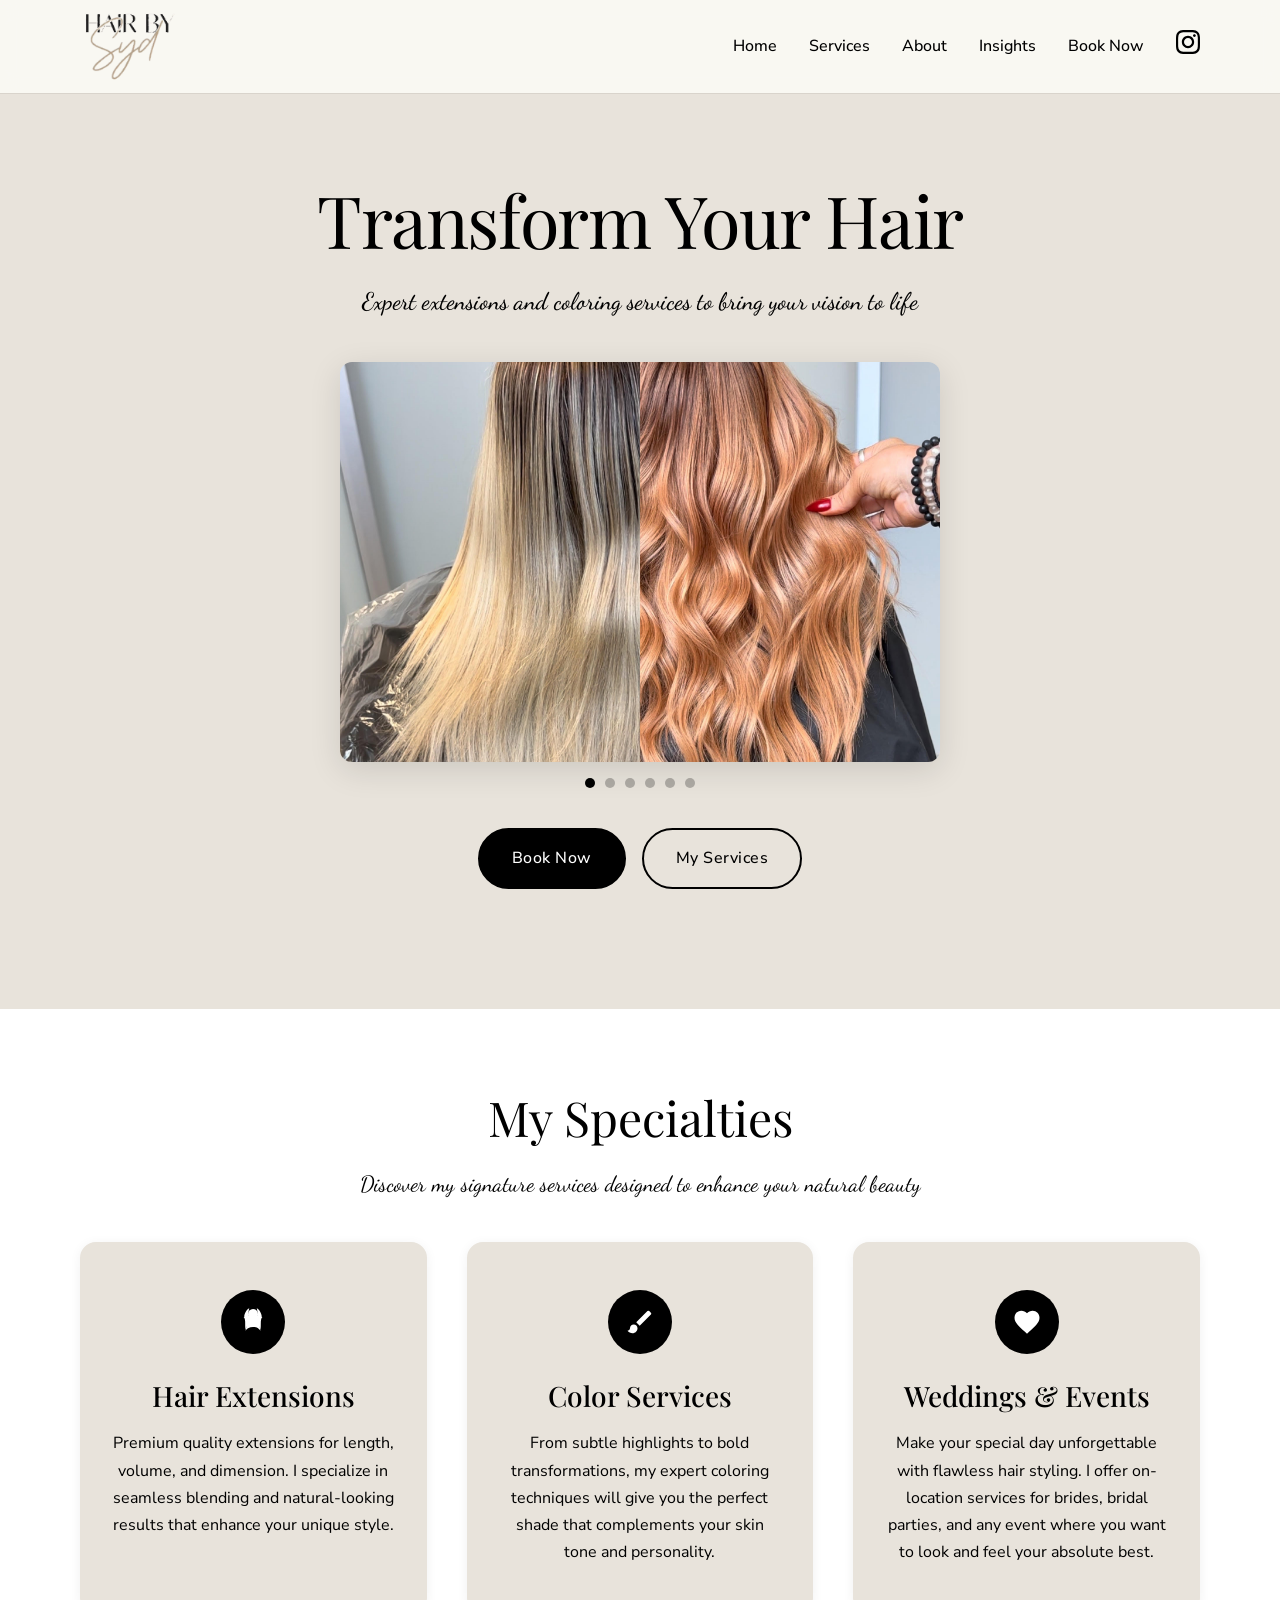
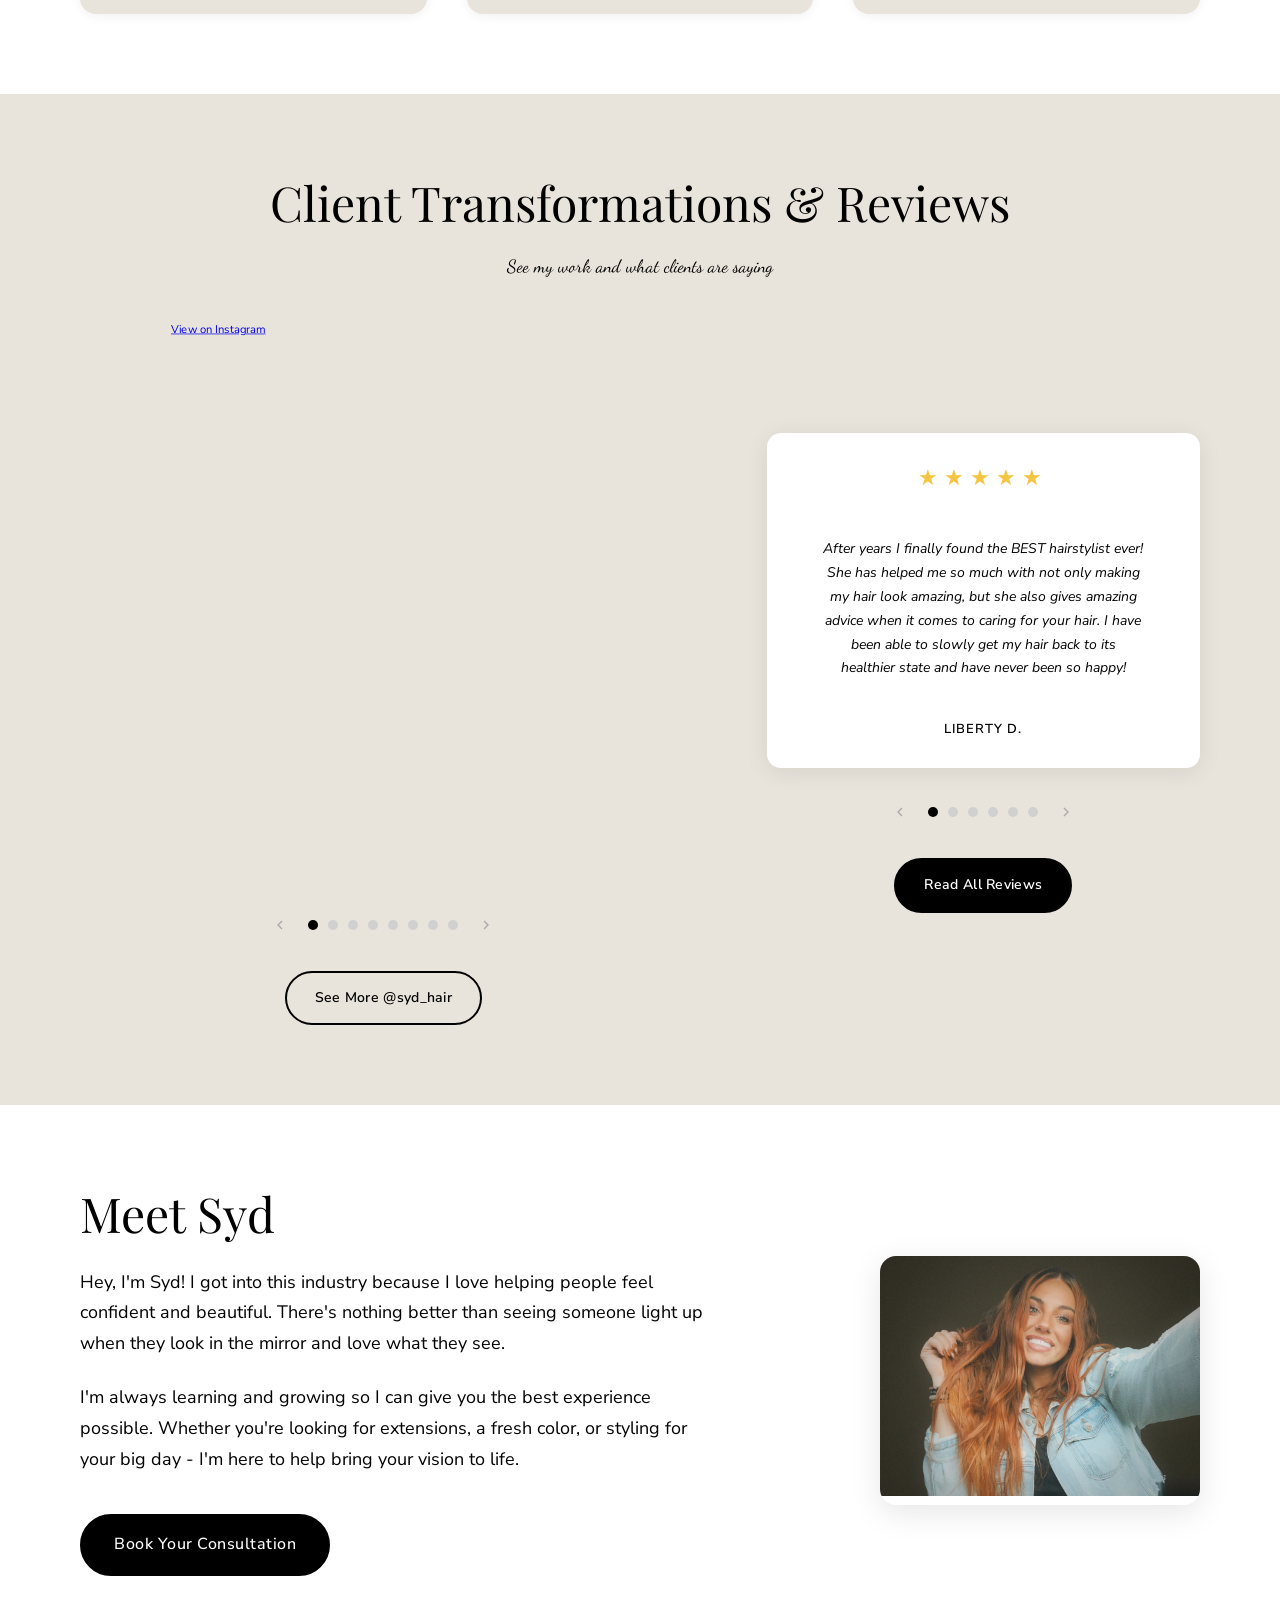
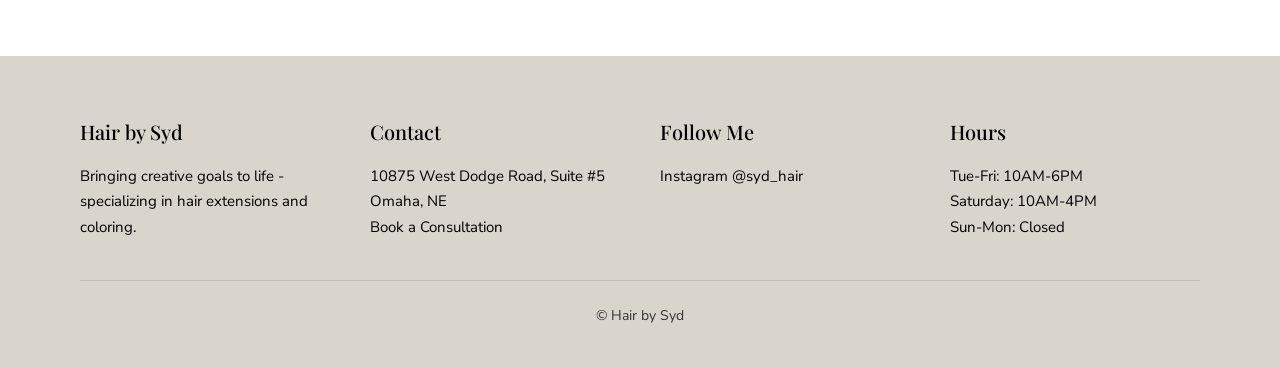
==== commit 2b2bb30e: "Add mobile menu, Weddings & Events service, and site updates - Fix mobile hamburger menu across all " ====
--- a/index.html
+++ b/index.html
@@ -34,6 +34,7 @@
     <link rel="canonical" href="https://hairbysyd.com">
     
     <!-- Favicon -->
+    <link rel="icon" type="image/svg+xml" href="/images/favicon.svg">
     <link rel="icon" type="image/png" href="/images/favicon.png">
     <link rel="apple-touch-icon" sizes="180x180" href="/images/favicon.png">
     
@@ -71,7 +72,7 @@
     <!-- Google Fonts -->
     <link rel="preconnect" href="https://fonts.googleapis.com">
     <link rel="preconnect" href="https://fonts.gstatic.com" crossorigin>
-    <link href="https://fonts.googleapis.com/css2?family=Inter:wght@300;400;500;600;700&family=Playfair+Display:wght@400;500;600;700&family=Cormorant+Garamond:ital,wght@1,400;1,500&display=swap" rel="stylesheet">
+    <link href="https://fonts.googleapis.com/css2?family=Playfair+Display:wght@400;500;600;700&family=Dancing+Script:wght@400;500;600;700&family=Nunito+Sans:wght@300;400;500;600;700&display=swap" rel="stylesheet">
     
     <!-- CSS Styles -->
     <style>
@@ -105,8 +106,9 @@
             --border-color: #D9D4CC;
 
             /* Typography */
-            --font-primary: 'Inter', sans-serif;
-            --font-display: 'Playfair Display', serif;
+            --font-primary: 'Nunito Sans', 'Avenir Next', 'Avenir', 'Helvetica Neue', sans-serif;
+            --font-display: 'Playfair Display', 'Didot', serif;
+            --font-script: 'Dancing Script', cursive;
 
             /* Spacing */
             --section-padding-desktop: 80px;
@@ -271,10 +273,11 @@
         }
 
         .hero-subtitle {
-            font-size: 20px;
+            font-family: var(--font-script);
+            font-size: 24px;
             color: var(--text-black);
             margin-bottom: 40px;
-            font-weight: 400;
+            font-weight: 500;
             max-width: 600px;
             margin-left: auto;
             margin-right: auto;
@@ -356,7 +359,8 @@
         }
 
         .section-subtitle {
-            font-size: 18px;
+            font-family: var(--font-script);
+            font-size: 22px;
             color: var(--text-black);
             text-align: center;
             max-width: 600px;
@@ -561,6 +565,19 @@
                 display: flex;
             }
 
+            .nav.mobile-open {
+                display: flex;
+                flex-direction: column;
+                position: absolute;
+                top: 100%;
+                left: 0;
+                right: 0;
+                background: rgba(250,249,244,0.98);
+                padding: 1rem;
+                border-bottom: 1px solid var(--border-color);
+                gap: 1rem;
+            }
+
             .hero {
                 padding: 100px 0;
                 padding-top: 140px;
@@ -582,6 +599,10 @@
             .contact-content {
                 grid-template-columns: 1fr;
                 gap: 40px;
+            }
+
+            .about-text {
+                text-align: center;
             }
 
             .about-text h2 {
@@ -1224,12 +1245,24 @@
                 <!-- Before/After Showcase Carousel -->
                 <div class="hero-carousel">
                     <div class="hero-carousel-track">
-                        <!-- Add your before/after images here -->
-                        <!-- Copy this slide div for each image you want to add -->
                         <div class="hero-slide active">
                             <img src="/images/Befor-After1.jpg" alt="Hair transformation - before and after">
                         </div>
-                        <!-- Add more slides as needed by copying the div pattern above -->
+                        <div class="hero-slide">
+                            <img src="/images/before-after-2.jpg" alt="Hair transformation - before and after">
+                        </div>
+                        <div class="hero-slide">
+                            <img src="/images/before-after-3.jpg" alt="Hair transformation - before and after">
+                        </div>
+                        <div class="hero-slide">
+                            <img src="/images/before-after-4.jpg" alt="Hair transformation - before and after">
+                        </div>
+                        <div class="hero-slide">
+                            <img src="/images/before-after-5.jpg" alt="Hair transformation - before and after">
+                        </div>
+                        <div class="hero-slide">
+                            <img src="/images/before-after-6.jpg" alt="Hair transformation - before and after">
+                        </div>
                     </div>
                     <div class="hero-carousel-nav">
                         <div class="hero-carousel-dots"></div>
@@ -1275,7 +1308,18 @@
                     <h3>Color Services</h3>
                     <p>From subtle highlights to bold transformations, my expert coloring techniques will give you the perfect shade that complements your skin tone and personality.</p>
                 </div>
-                
+
+                <div class="service-card">
+                    <div class="service-icon">
+                        <svg width="30" height="30" fill="white" viewBox="0 0 24 24">
+                            <!-- Heart/Celebration Icon -->
+                            <path d="M12 21.35l-1.45-1.32C5.4 15.36 2 12.28 2 8.5 2 5.42 4.42 3 7.5 3c1.74 0 3.41.81 4.5 2.09C13.09 3.81 14.76 3 16.5 3 19.58 3 22 5.42 22 8.5c0 3.78-3.4 6.86-8.55 11.54L12 21.35z"/>
+                        </svg>
+                    </div>
+                    <h3>Weddings & Events</h3>
+                    <p>Make your special day unforgettable with flawless hair styling. I offer on-location services for brides, bridal parties, and any event where you want to look and feel your absolute best.</p>
+                </div>
+
             </div>
         </div>
     </section>
@@ -1344,6 +1388,24 @@
                                 <div class="instagram-embed-container">
                                     <blockquote class="instagram-media" data-instgrm-permalink="https://www.instagram.com/p/B-QmYDbpVdG/" data-instgrm-version="14">
                                         <a href="https://www.instagram.com/p/B-QmYDbpVdG/" target="_blank">View on Instagram</a>
+                                    </blockquote>
+                                </div>
+                            </div>
+
+                            <!-- Instagram Post 7 -->
+                            <div class="instagram-slide">
+                                <div class="instagram-embed-container">
+                                    <blockquote class="instagram-media" data-instgrm-permalink="https://www.instagram.com/p/CkFNJzHNsdN/" data-instgrm-version="14">
+                                        <a href="https://www.instagram.com/p/CkFNJzHNsdN/" target="_blank">View on Instagram</a>
+                                    </blockquote>
+                                </div>
+                            </div>
+
+                            <!-- Instagram Post 8 -->
+                            <div class="instagram-slide">
+                                <div class="instagram-embed-container">
+                                    <blockquote class="instagram-media" data-instgrm-permalink="https://www.instagram.com/p/CVQCAlJLiLl/" data-instgrm-version="14">
+                                        <a href="https://www.instagram.com/p/CVQCAlJLiLl/" target="_blank">View on Instagram</a>
                                     </blockquote>
                                 </div>
                             </div>
@@ -1435,8 +1497,8 @@
             <div class="about-content">
                 <div class="about-text">
                     <h2>Meet Syd</h2>
-                    <p>With years of experience in the beauty industry, Syd has built a reputation for creating stunning hair transformations that exceed expectations. Specializing in extensions and color, she brings both technical expertise and artistic vision to every appointment.</p>
-                    <p>Her passion for hair artistry and commitment to ongoing education ensures that every client receives the latest techniques and trends in a welcoming, professional environment.</p>
+                    <p>Hey, I'm Syd! I got into this industry because I love helping people feel confident and beautiful. There's nothing better than seeing someone light up when they look in the mirror and love what they see.</p>
+                    <p>I'm always learning and growing so I can give you the best experience possible. Whether you're looking for extensions, a fresh color, or styling for your big day - I'm here to help bring your vision to life.</p>
                     <a href="https://www.vagaro.com/sydhair/book-now" target="_blank" rel="noopener" class="btn">Book Your Consultation</a>
                 </div>
                 <div class="about-image">
@@ -1452,7 +1514,7 @@
             <div class="footer-content">
                 <div class="footer-section">
                     <h4>Hair by Syd</h4>
-                    <p>Premier hair salon specializing in extensions and coloring services in Omaha, NE.</p>
+                    <p>Bringing creative goals to life - specializing in hair extensions and coloring.</p>
                 </div>
                 
                 <div class="footer-section">
@@ -1473,7 +1535,7 @@
             </div>
             
             <div class="footer-bottom">
-                <p>&copy; 2024 Hair by Syd. All rights reserved.</p>
+                <p>&copy; Hair by Syd</p>
             </div>
         </div>
     </footer>
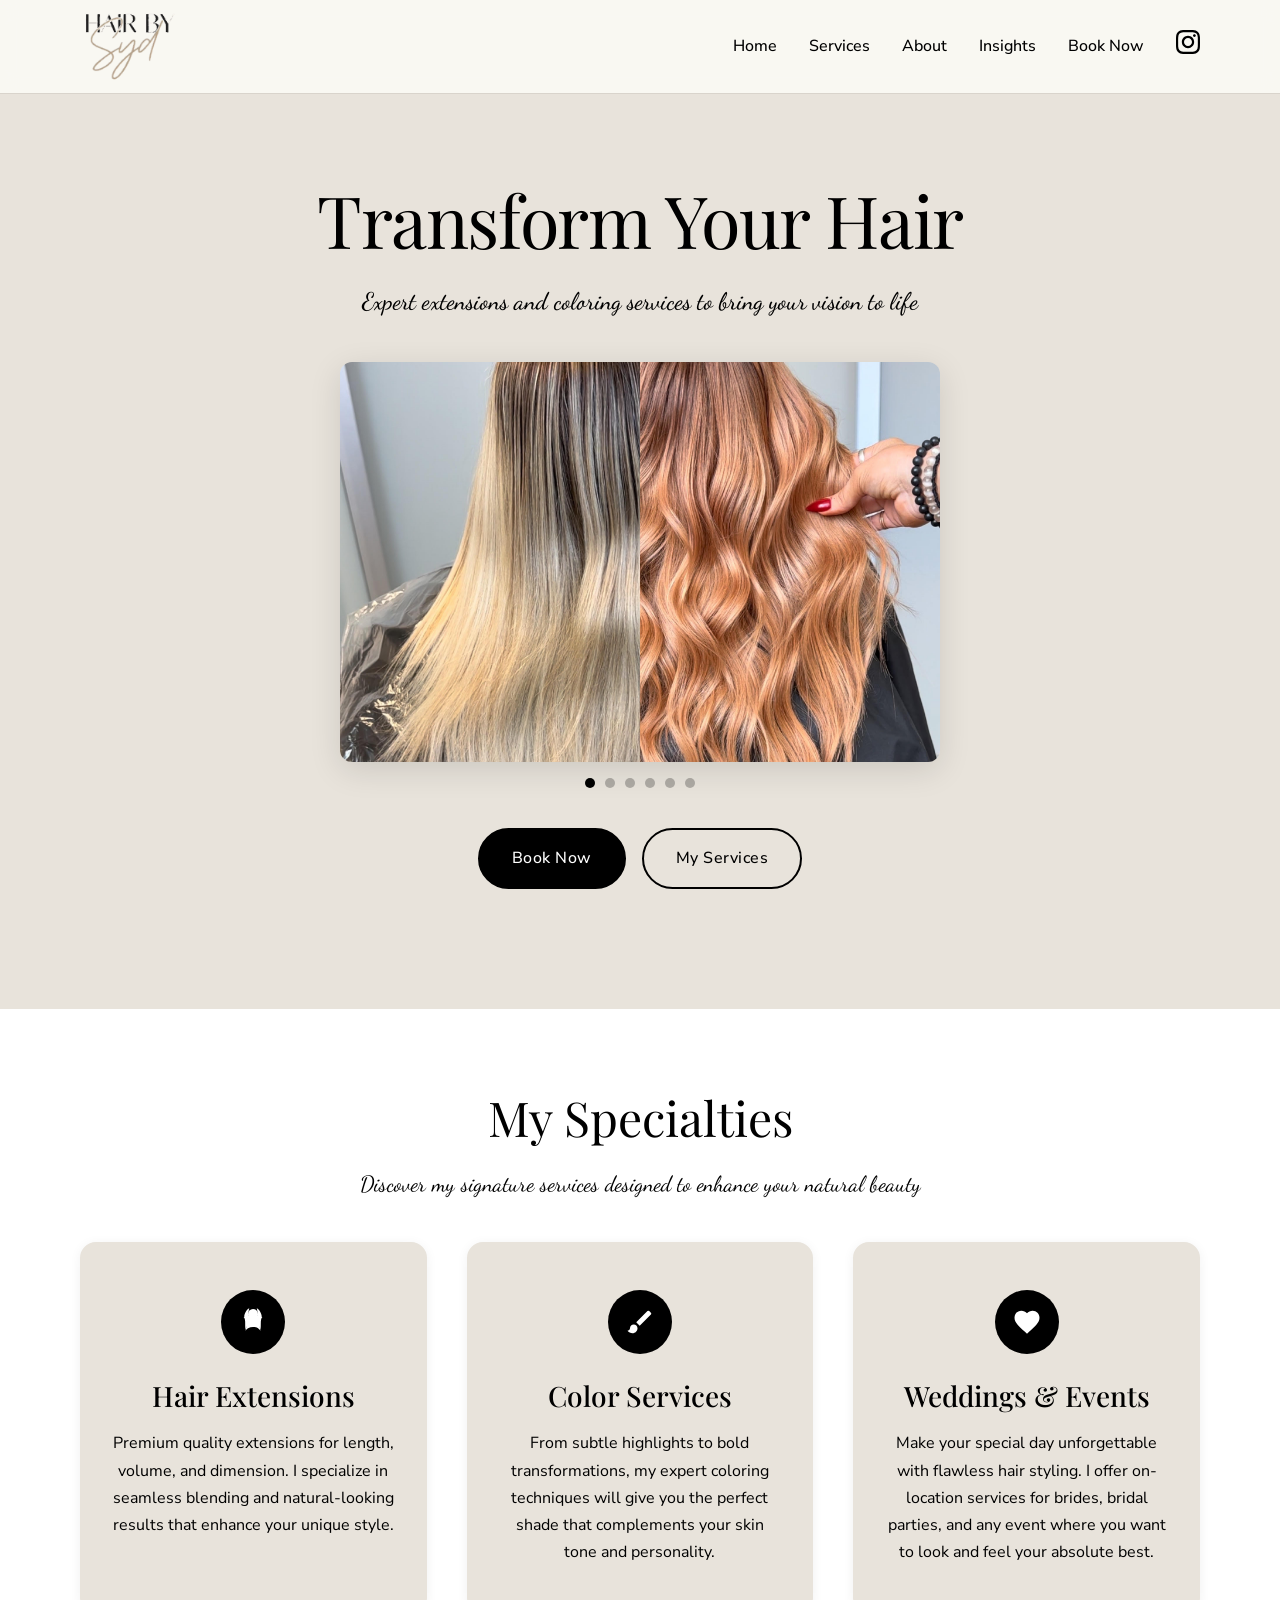
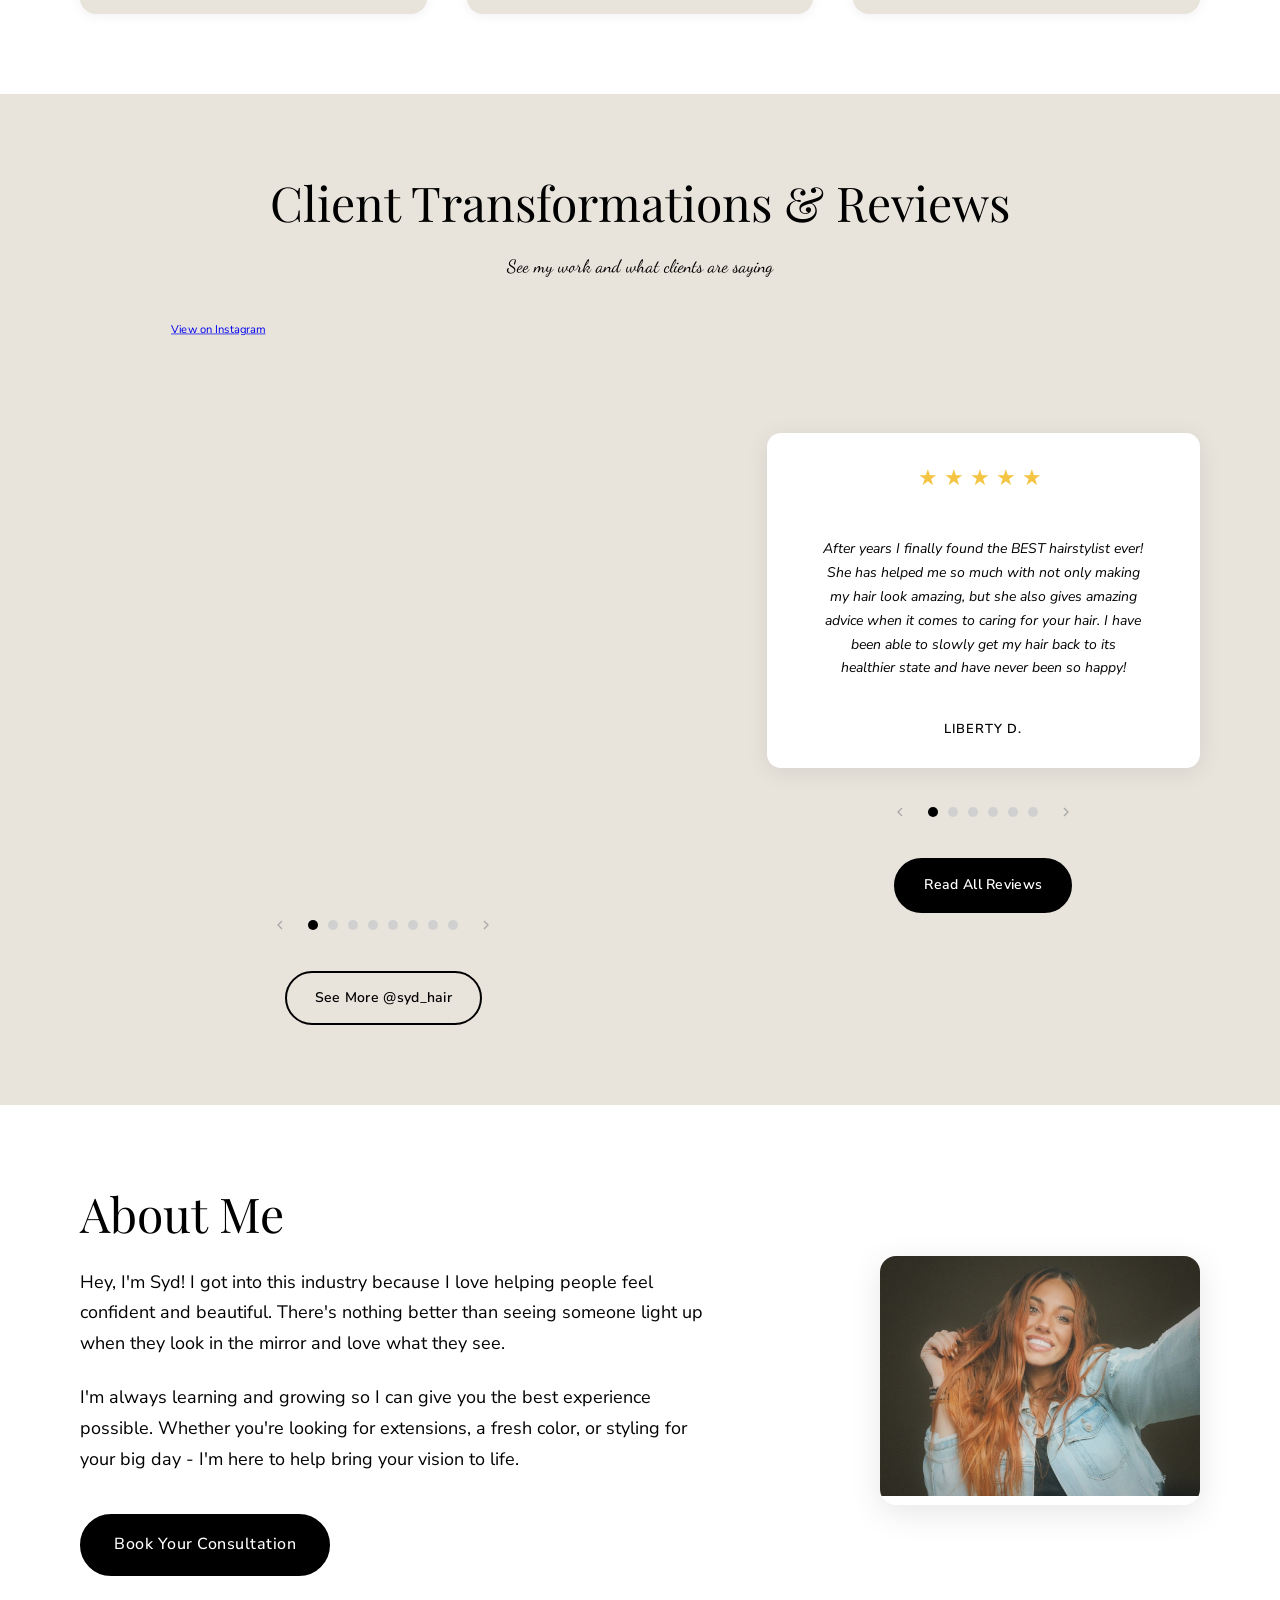
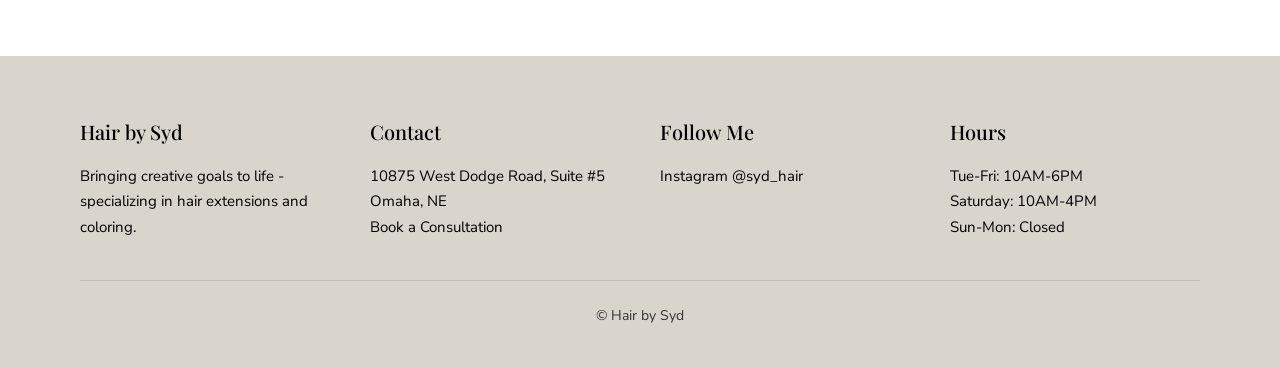
==== commit 41e164fb: "Change 'Meet Syd' to 'About Me' 🤖 Generated with [Claude Code](https://claude.com/claude-code)  Co-A" ====
--- a/index.html
+++ b/index.html
@@ -10,6 +10,9 @@
     <meta http-equiv="Cache-Control" content="max-age=31536000, immutable">
     <meta http-equiv="Expires" content="31536000">
     
+    <!-- Google Site Verification -->
+    <meta name="google-site-verification" content="sXsILxFDYKAY3S2TVZgURQtBnnP_RxItCivwL-P2JqU" />
+
     <!-- Primary SEO Tags -->
     <title>Hair by Syd - Premier Hair Extensions & Color Salon | Omaha, NE</title>
     <meta name="description" content="Hair by Syd specializes in professional hair extensions and expert coloring services in Omaha, NE. Transform your look with my premium salon services at 10875 West Dodge Road Suite #5.">
@@ -1496,7 +1499,7 @@
         <div class="container">
             <div class="about-content">
                 <div class="about-text">
-                    <h2>Meet Syd</h2>
+                    <h2>About Me</h2>
                     <p>Hey, I'm Syd! I got into this industry because I love helping people feel confident and beautiful. There's nothing better than seeing someone light up when they look in the mirror and love what they see.</p>
                     <p>I'm always learning and growing so I can give you the best experience possible. Whether you're looking for extensions, a fresh color, or styling for your big day - I'm here to help bring your vision to life.</p>
                     <a href="https://www.vagaro.com/sydhair/book-now" target="_blank" rel="noopener" class="btn">Book Your Consultation</a>
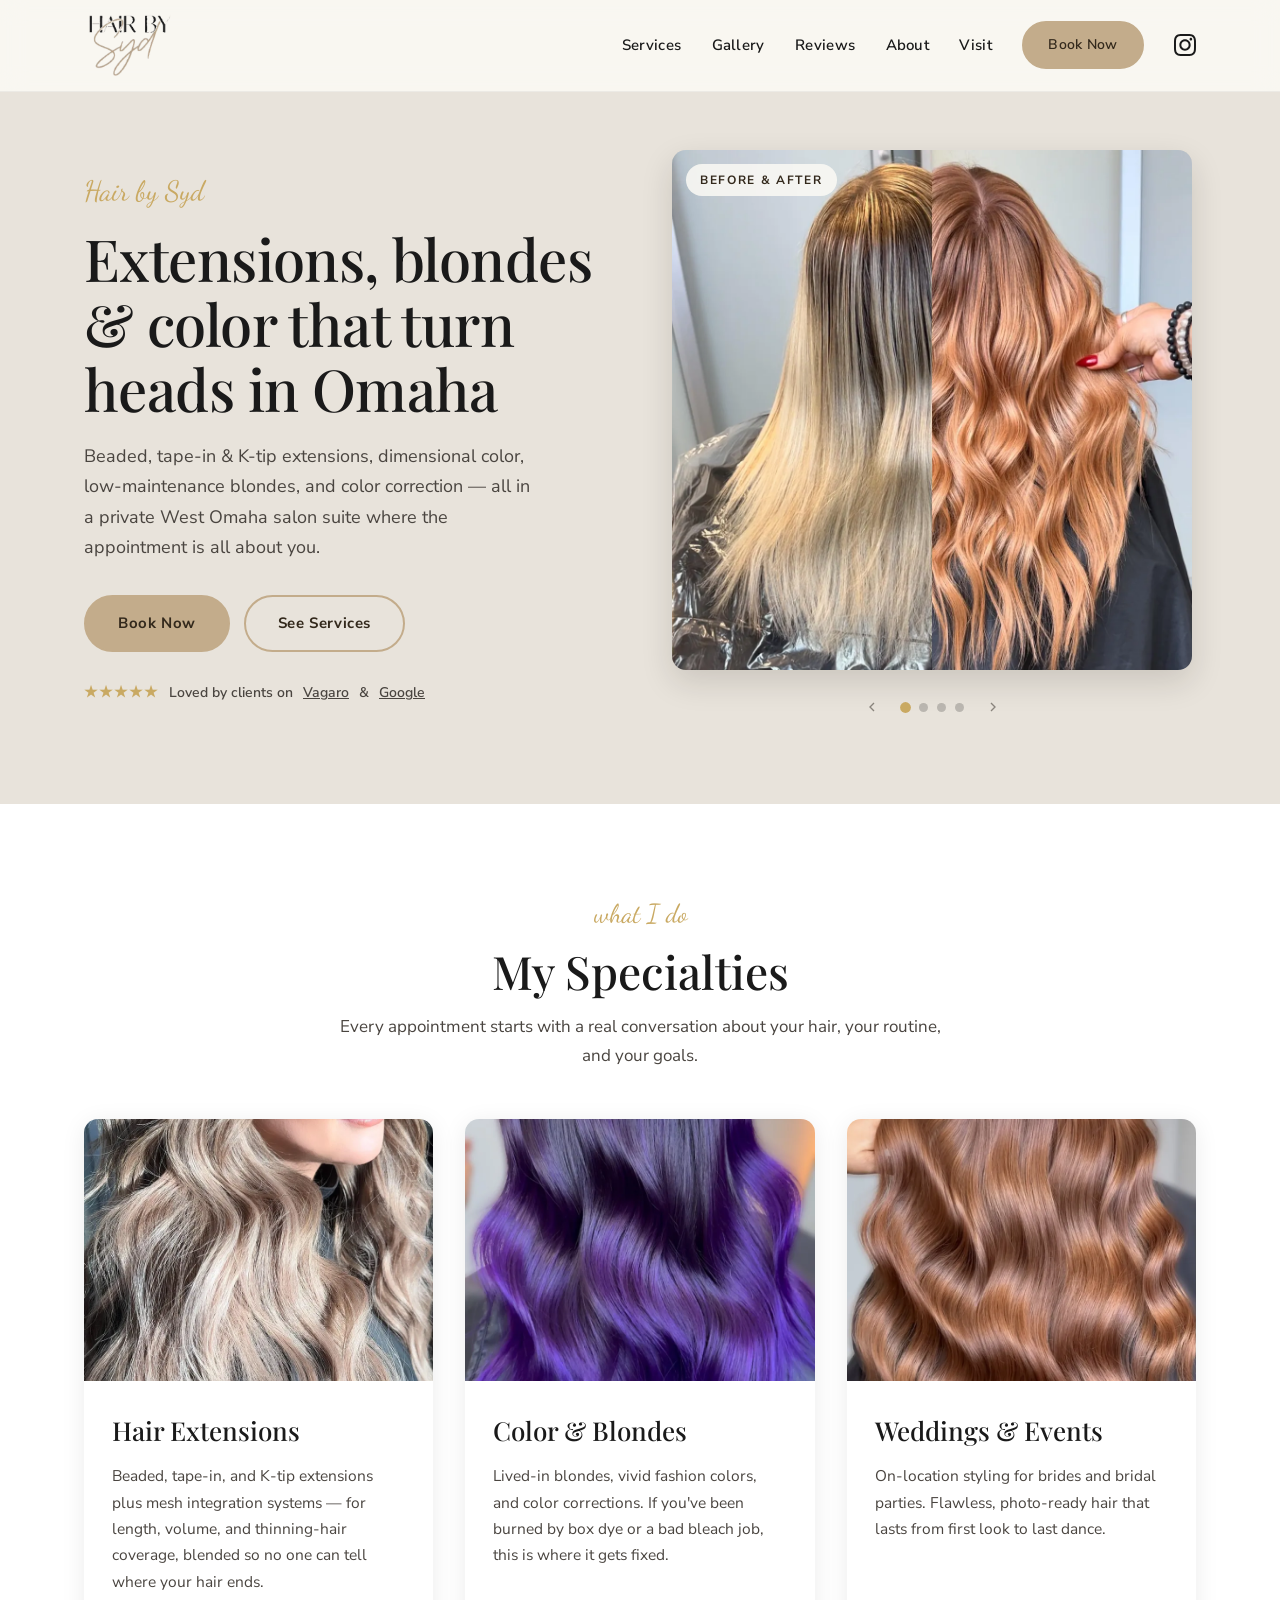
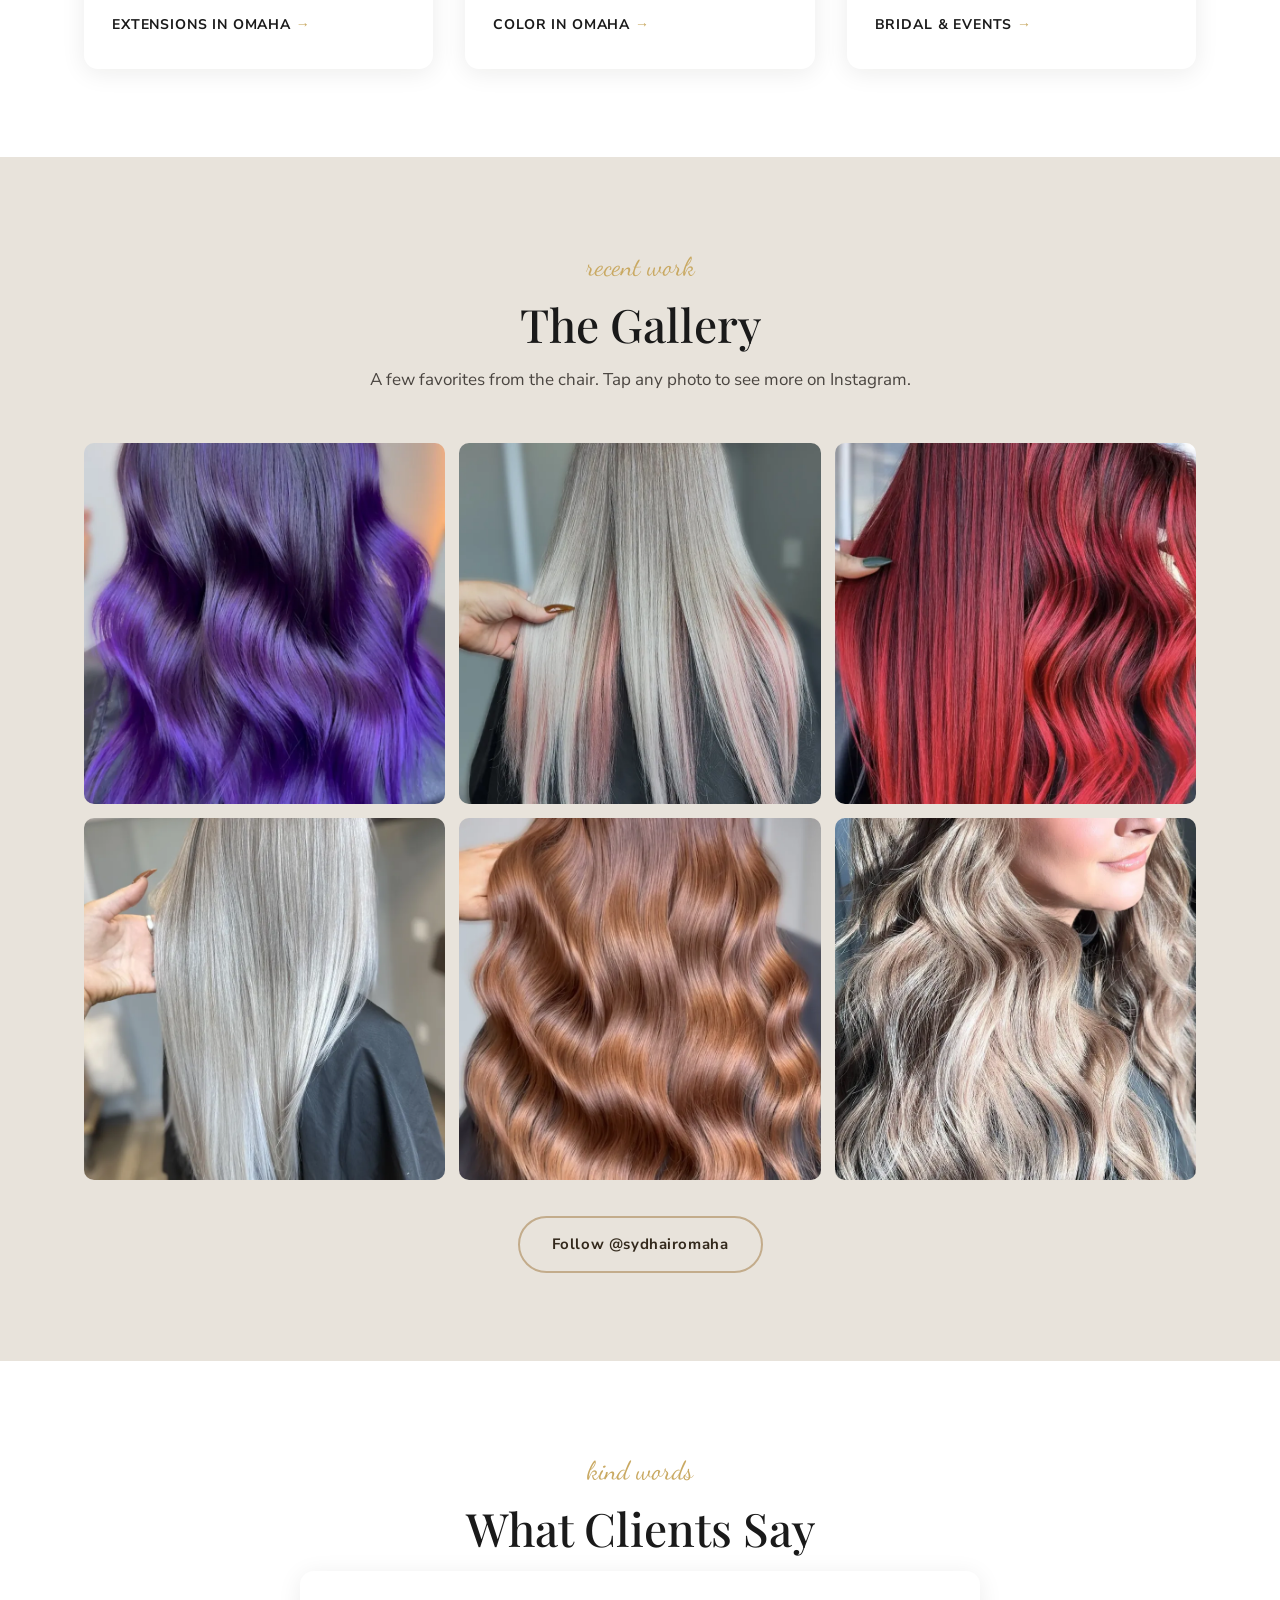
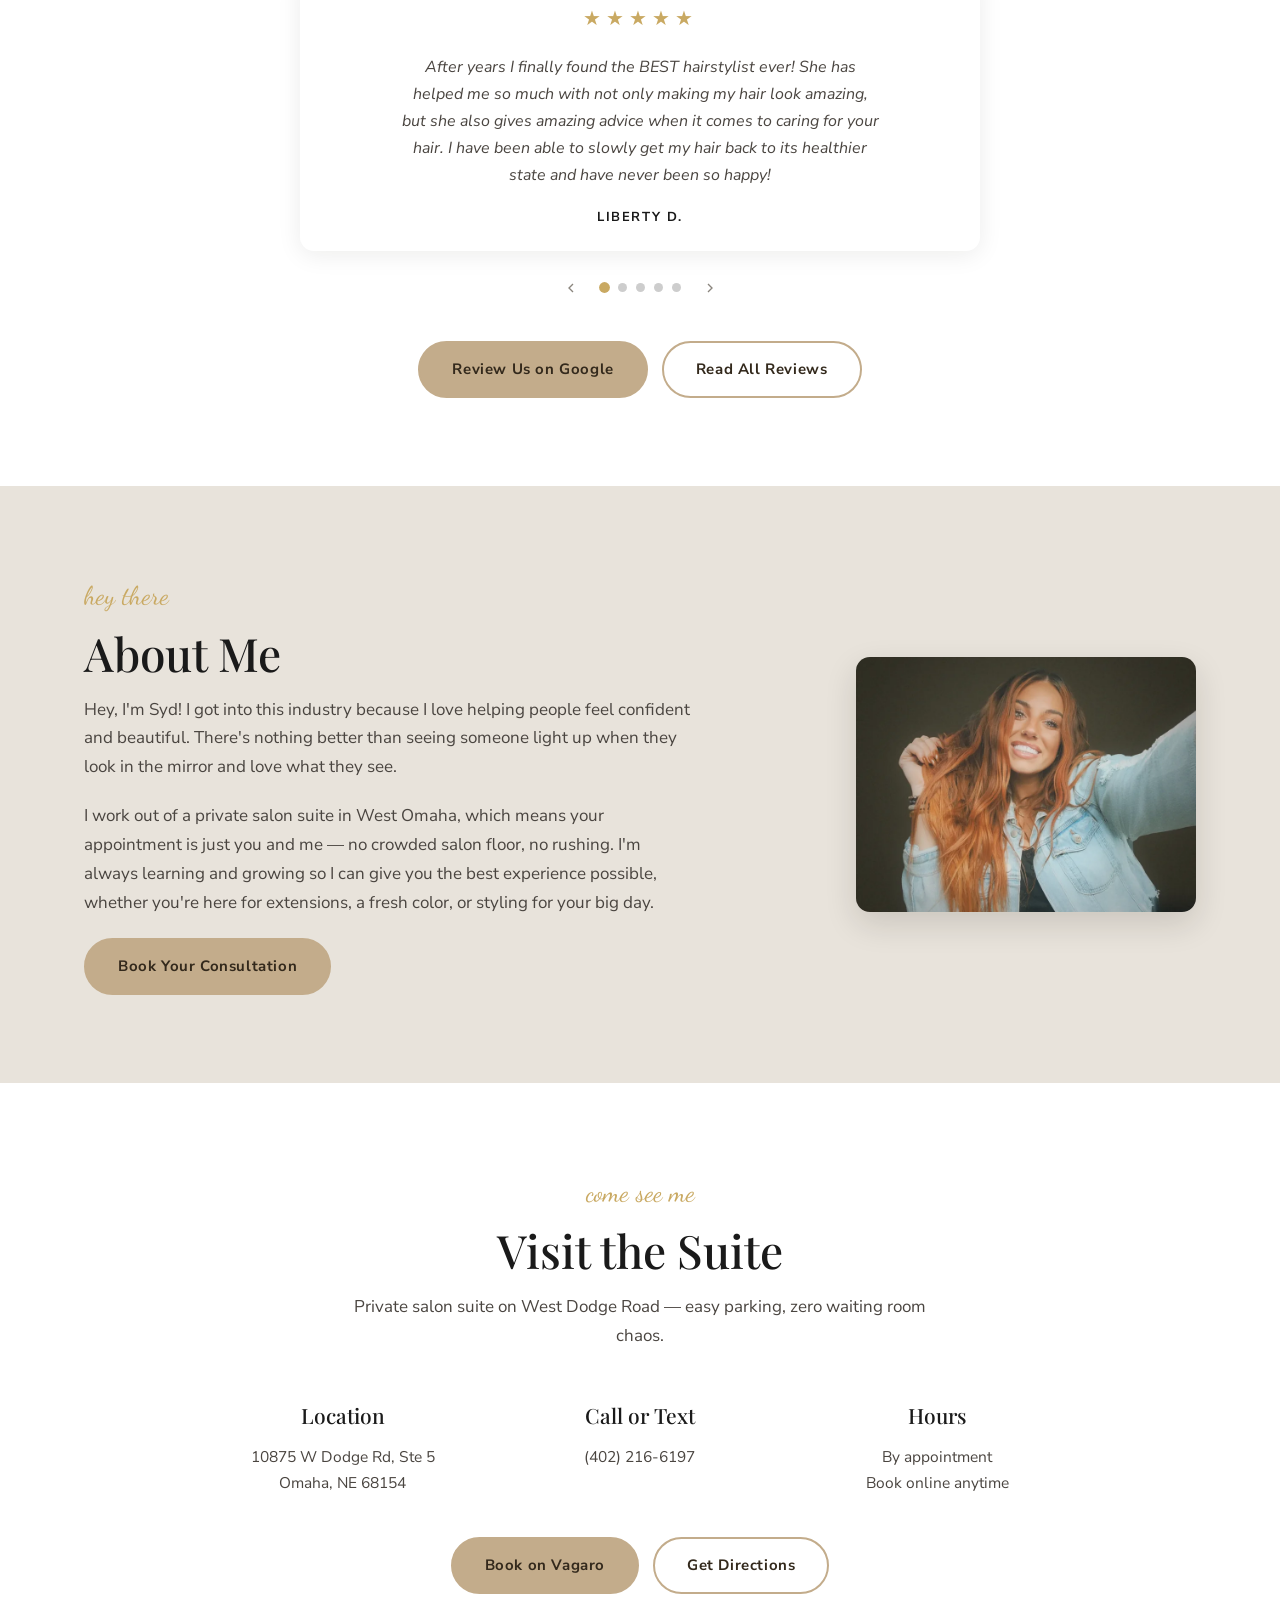
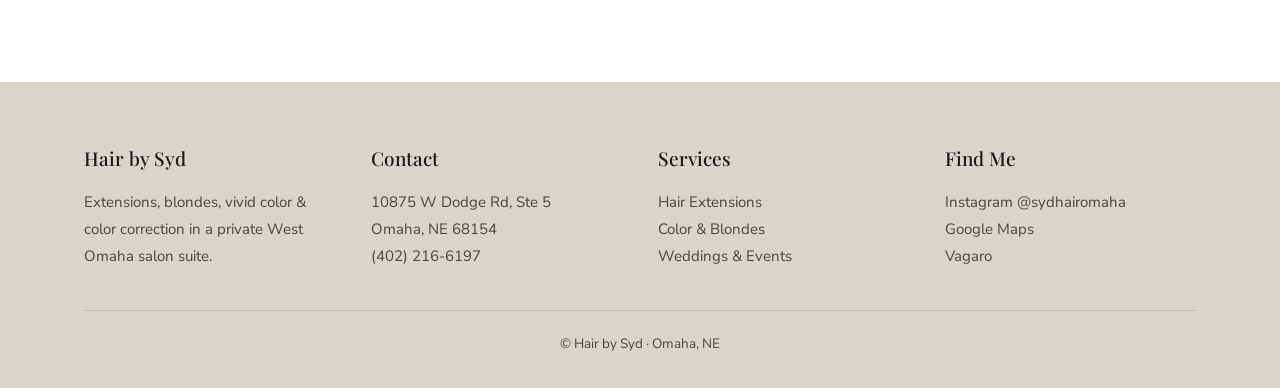
==== commit b585aba8: "Site revamp: fix dead Vagaro/Instagram links, add service pages, SEO infrastructure - Fix all bookin" ====
--- a/index.html
+++ b/index.html
@@ -1,1210 +1,84 @@
 <!DOCTYPE html>
 <html lang="en">
 <head>
-    <!-- SEO Meta Tags -->
     <meta charset="UTF-8">
     <meta name="viewport" content="width=device-width, initial-scale=1.0">
-    <meta http-equiv="X-UA-Compatible" content="IE=edge">
-    
-    <!-- Cache Control for SEO -->
-    <meta http-equiv="Cache-Control" content="max-age=31536000, immutable">
-    <meta http-equiv="Expires" content="31536000">
-    
+
     <!-- Google Site Verification -->
     <meta name="google-site-verification" content="sXsILxFDYKAY3S2TVZgURQtBnnP_RxItCivwL-P2JqU" />
 
     <!-- Primary SEO Tags -->
-    <title>Hair by Syd - Premier Hair Extensions & Color Salon | Omaha, NE</title>
-    <meta name="description" content="Hair by Syd specializes in professional hair extensions and expert coloring services in Omaha, NE. Transform your look with my premium salon services at 10875 West Dodge Road Suite #5.">
-    <meta name="keywords" content="hair extensions, hair coloring, salon Omaha, Hair by Syd, professional colorist, hair transformation, blonde specialists">
-    
+    <title>Hair Extensions & Color Salon in Omaha, NE | Hair by Syd</title>
+    <meta name="description" content="Hair by Syd is a private-suite salon in West Omaha specializing in professional extensions, blondes, vivid color, and color correction. Book online or call (402) 216-6197.">
+
     <!-- Open Graph / Facebook -->
     <meta property="og:type" content="website">
-    <meta property="og:url" content="https://hairbysyd.com">
-    <meta property="og:title" content="Hair by Syd - Premier Hair Extensions & Color Salon">
-    <meta property="og:description" content="Transform your look with expert hair extensions and coloring services. Located in Omaha, NE.">
-    <meta property="og:image" content="https://hairbysyd.com/images/salon-hero.jpg">
+    <meta property="og:url" content="https://hairbysyd.com/">
+    <meta property="og:title" content="Hair by Syd — Extensions & Color Salon in Omaha, NE">
+    <meta property="og:description" content="Premium extensions, blondes, vivid color, and color correction in a private West Omaha salon suite. Book online.">
+    <meta property="og:image" content="https://hairbysyd.com/images/og-image.jpg">
+    <meta property="og:image:width" content="1200">
+    <meta property="og:image:height" content="630">
     <meta property="og:site_name" content="Hair by Syd">
-    
+
     <!-- Twitter -->
-    <meta property="twitter:card" content="summary_large_image">
-    <meta property="twitter:url" content="https://hairbysyd.com">
-    <meta property="twitter:title" content="Hair by Syd - Premier Hair Extensions & Color Salon">
-    <meta property="twitter:description" content="Transform your look with expert hair extensions and coloring services. Located in Omaha, NE.">
-    <meta property="twitter:image" content="https://hairbysyd.com/images/salon-hero.jpg">
-    
+    <meta name="twitter:card" content="summary_large_image">
+    <meta name="twitter:title" content="Hair by Syd — Extensions & Color Salon in Omaha, NE">
+    <meta name="twitter:description" content="Premium extensions, blondes, vivid color, and color correction in a private West Omaha salon suite.">
+    <meta name="twitter:image" content="https://hairbysyd.com/images/og-image.jpg">
+
     <!-- Canonical URL -->
-    <link rel="canonical" href="https://hairbysyd.com">
-    
+    <link rel="canonical" href="https://hairbysyd.com/">
+
     <!-- Favicon -->
     <link rel="icon" type="image/svg+xml" href="/images/favicon.svg">
-    <link rel="icon" type="image/png" href="/images/favicon.png">
-    <link rel="apple-touch-icon" sizes="180x180" href="/images/favicon.png">
-    
-    <!-- Structured Data for Local Business -->
+    <link rel="icon" type="image/png" sizes="32x32" href="/images/favicon-32.png">
+    <link rel="apple-touch-icon" sizes="180x180" href="/images/favicon-180.png">
+
+    <!-- Preload first hero image for LCP -->
+    <link rel="preload" as="image" href="/images/before-after-1.webp" type="image/webp">
+
+    <!-- Structured Data -->
     <script type="application/ld+json">
     {
         "@context": "https://schema.org",
         "@type": "HairSalon",
+        "@id": "https://hairbysyd.com/#salon",
         "name": "Hair by Syd",
-        "description": "Premier hair salon specializing in extensions and coloring",
-        "url": "https://hairbysyd.com",
-                "address": {
+        "alternateName": "Syd Hair",
+        "description": "Private-suite hair salon in West Omaha specializing in professional extensions, blondes, vivid color, and color correction.",
+        "url": "https://hairbysyd.com/",
+        "telephone": "+1-402-216-6197",
+        "image": "https://hairbysyd.com/images/og-image.jpg",
+        "priceRange": "$$",
+        "address": {
             "@type": "PostalAddress",
-            "streetAddress": "10875 West Dodge Road Suite #5",
+            "streetAddress": "10875 W Dodge Rd Ste 5",
             "addressLocality": "Omaha",
             "addressRegion": "NE",
+            "postalCode": "68154",
             "addressCountry": "US"
         },
         "geo": {
             "@type": "GeoCoordinates",
-            "latitude": "41.2619",
-            "longitude": "-96.1951"
+            "latitude": 41.2616387,
+            "longitude": -96.0843208
         },
-        "openingHours": [
-            "Tu-Fr 10:00-18:00",
-            "Sa 10:00-16:00"
-        ],
-        "priceRange": "$$",
+        "hasMap": "https://maps.google.com/?cid=6237705291508045328",
         "sameAs": [
-            "https://www.instagram.com/syd_hair"
+            "https://www.instagram.com/sydhairomaha",
+            "https://www.vagaro.com/sydhairomaha",
+            "https://maps.google.com/?cid=6237705291508045328"
         ]
     }
     </script>
-    
+
     <!-- Google Fonts -->
     <link rel="preconnect" href="https://fonts.googleapis.com">
     <link rel="preconnect" href="https://fonts.gstatic.com" crossorigin>
-    <link href="https://fonts.googleapis.com/css2?family=Playfair+Display:wght@400;500;600;700&family=Dancing+Script:wght@400;500;600;700&family=Nunito+Sans:wght@300;400;500;600;700&display=swap" rel="stylesheet">
-    
-    <!-- CSS Styles -->
-    <style>
-        /* CSS Variables - Warm Beige & Black Palette */
-        :root {
-            /* Background Colors - Alternating Palette */
-            --bg-cream: #FAF9F4;
-            --bg-beige: #E8E3DB;
-            --bg-white: #FFFFFF;
-            --bg-taupe: #D9D4CC;
-
-            /* Text Colors - Black for clarity */
-            --text-black: #000000;
-            --text-dark-gray: #333333;
-            --text-white: #FFFFFF;
-
-            /* Button Colors */
-            --btn-black: #000000;
-            --btn-hover: #1A1A1A;
-
-            /* Accent Colors */
-            --accent-gold: #F4C542;
-
-            /* Legacy mappings for compatibility */
-            --primary-color: #000000;
-            --text-primary: #000000;
-            --text-secondary: #000000;
-            --background-light: #FFFFFF;
-            --background-accent: #E8E3DB;
-            --hover-color: #1A1A1A;
-            --border-color: #D9D4CC;
-
-            /* Typography */
-            --font-primary: 'Nunito Sans', 'Avenir Next', 'Avenir', 'Helvetica Neue', sans-serif;
-            --font-display: 'Playfair Display', 'Didot', serif;
-            --font-script: 'Dancing Script', cursive;
-
-            /* Spacing */
-            --section-padding-desktop: 80px;
-            --section-padding-tablet: 60px;
-            --section-padding-mobile: 40px;
-            --container-max-width: 1200px;
-            --container-padding: 40px;
-            --container-padding-mobile: 20px;
-        }
-        
-        /* Reset and Base Styles */
-        * {
-            margin: 0;
-            padding: 0;
-            box-sizing: border-box;
-        }
-        
-        body {
-            font-family: var(--font-primary);
-            font-size: 16px;
-            line-height: 1.6;
-            color: var(--text-primary);
-            background-color: var(--background-light);
-            overflow-x: hidden;
-        }
-        
-        /* Container */
-        .container {
-            max-width: var(--container-max-width);
-            margin: 0 auto;
-            padding: 0 var(--container-padding);
-        }
-        
-        /* Header Styles */
-        .header {
-            position: fixed;
-            top: 0;
-            left: 0;
-            right: 0;
-            background: rgba(250, 249, 244, 0.95);
-            backdrop-filter: blur(10px);
-            z-index: 1000;
-            transition: all 0.3s ease;
-            border-bottom: 1px solid var(--border-color);
-        }
-
-        .header.scrolled {
-            background: rgba(250, 249, 244, 0.98);
-            box-shadow: 0 2px 20px rgba(0, 0, 0, 0.1);
-        }
-        
-        .header-content {
-            display: flex;
-            justify-content: space-between;
-            align-items: center;
-            padding: 0.5rem 0;
-        }
-        
-        .logo {
-            display: flex;
-            align-items: center;
-            text-decoration: none;
-        }
-
-        .logo-img {
-            width: 100px;
-            height: auto;
-        }
-        
-        .nav {
-            display: flex;
-            list-style: none;
-            gap: 2rem;
-            align-items: center;
-        }
-        
-        .nav a {
-            text-decoration: none;
-            color: var(--text-primary);
-            font-weight: 500;
-            transition: color 0.3s ease;
-            position: relative;
-        }
-        
-        .nav a:hover {
-            color: var(--hover-color);
-        }
-        
-        .nav a::after {
-            content: '';
-            position: absolute;
-            bottom: -4px;
-            left: 0;
-            width: 0;
-            height: 2px;
-            background: var(--hover-color);
-            transition: width 0.3s ease;
-        }
-        
-        .nav a:hover::after {
-            width: 100%;
-        }
-        
-        .social-icon {
-            width: 24px;
-            height: 24px;
-            fill: var(--text-primary);
-            transition: fill 0.3s ease;
-        }
-        
-        .social-icon:hover {
-            fill: var(--hover-color);
-        }
-        
-        /* Mobile Menu */
-        .mobile-menu-toggle {
-            display: none;
-            flex-direction: column;
-            cursor: pointer;
-            gap: 4px;
-        }
-        
-        .mobile-menu-toggle span {
-            width: 24px;
-            height: 2px;
-            background: var(--text-primary);
-            transition: all 0.3s ease;
-        }
-        
-        /* Hero Section */
-        .hero {
-            min-height: 100vh;
-            display: flex;
-            align-items: center;
-            justify-content: center;
-            position: relative;
-            background: var(--bg-beige);
-            text-align: center;
-            padding: 120px 0;
-            padding-top: 180px;
-        }
-
-        .hero-content {
-            max-width: 700px;
-            z-index: 2;
-        }
-
-        .hero-logo {
-            max-width: 300px;
-            height: auto;
-            margin-bottom: 24px;
-        }
-
-        .hero h1 {
-            font-family: var(--font-display);
-            font-size: 72px;
-            font-weight: 400;
-            line-height: 1.1;
-            margin-bottom: 24px;
-            color: var(--text-black);
-            letter-spacing: -0.02em;
-        }
-
-        .hero-subtitle {
-            font-family: var(--font-script);
-            font-size: 24px;
-            color: var(--text-black);
-            margin-bottom: 40px;
-            font-weight: 500;
-            max-width: 600px;
-            margin-left: auto;
-            margin-right: auto;
-            line-height: 1.6;
-        }
-
-        .hero-buttons {
-            display: flex;
-            justify-content: center;
-            gap: 16px;
-            flex-wrap: wrap;
-        }
-        
-        /* Buttons */
-        .btn {
-            display: inline-block;
-            padding: 16px 32px;
-            background: var(--btn-black);
-            color: var(--text-white);
-            text-decoration: none;
-            border-radius: 50px;
-            font-size: 16px;
-            font-weight: 500;
-            letter-spacing: 0.5px;
-            transition: all 0.3s ease;
-            border: 2px solid var(--btn-black);
-        }
-
-        .btn:hover {
-            background: var(--btn-hover);
-            border-color: var(--btn-hover);
-            transform: translateY(-2px);
-            box-shadow: 0 4px 12px rgba(0, 0, 0, 0.2);
-        }
-
-        .btn-secondary {
-            background: transparent;
-            color: var(--btn-black);
-            border: 2px solid var(--btn-black);
-        }
-
-        .btn-secondary:hover {
-            background: var(--btn-black);
-            color: var(--text-white);
-        }
-
-        /* Elegant Gold Book Now Button */
-        .btn-gold {
-            background: #1A1A1A;
-            color: #C9A962;
-            font-family: 'Cormorant Garamond', serif;
-            font-size: 20px;
-            font-style: italic;
-            font-weight: 500;
-            letter-spacing: 1px;
-            border: 2px solid #1A1A1A;
-            padding: 14px 36px;
-        }
-
-        .btn-gold:hover {
-            background: #2A2A2A;
-            color: #D4B872;
-            border-color: #2A2A2A;
-        }
-
-        /* Section Styles */
-        .section {
-            padding: var(--section-padding-desktop) 0;
-        }
-
-        .section-title {
-            font-family: var(--font-display);
-            font-size: 48px;
-            font-weight: 400;
-            text-align: center;
-            margin-bottom: 20px;
-            color: var(--text-black);
-            line-height: 1.2;
-        }
-
-        .section-subtitle {
-            font-family: var(--font-script);
-            font-size: 22px;
-            color: var(--text-black);
-            text-align: center;
-            max-width: 600px;
-            margin: 0 auto 40px;
-            line-height: 1.6;
-        }
-
-        /* Services Section */
-        #services {
-            background: var(--bg-white);
-        }
-
-        .services-grid {
-            display: grid;
-            grid-template-columns: repeat(auto-fit, minmax(300px, 1fr));
-            gap: 40px;
-            margin-top: 40px;
-        }
-
-        .service-card {
-            background: var(--bg-beige);
-            padding: 48px 32px;
-            border-radius: 16px;
-            box-shadow: 0 2px 12px rgba(0, 0, 0, 0.06);
-            transition: transform 0.3s ease, box-shadow 0.3s ease;
-            text-align: center;
-        }
-
-        .service-card:hover {
-            transform: translateY(-4px);
-            box-shadow: 0 8px 24px rgba(0, 0, 0, 0.1);
-        }
-
-        .service-icon {
-            width: 64px;
-            height: 64px;
-            margin: 0 auto 24px;
-            background: var(--btn-black);
-            border-radius: 50%;
-            display: flex;
-            align-items: center;
-            justify-content: center;
-        }
-
-        .service-card h3 {
-            font-family: var(--font-display);
-            font-size: 28px;
-            font-weight: 500;
-            margin-bottom: 16px;
-            color: var(--text-black);
-            line-height: 1.3;
-        }
-
-        .service-card p {
-            color: var(--text-black);
-            font-size: 16px;
-            line-height: 1.7;
-        }
-        
-        /* About Section */
-        .about {
-            background: var(--bg-white);
-        }
-
-        .about-content {
-            display: grid;
-            grid-template-columns: 1.5fr 1fr;
-            gap: 80px;
-            align-items: center;
-        }
-
-        .about-text h2 {
-            font-family: var(--font-display);
-            font-size: 48px;
-            font-weight: 400;
-            margin-bottom: 24px;
-            color: var(--text-black);
-            line-height: 1.2;
-        }
-
-        .about-text p {
-            color: var(--text-black);
-            margin-bottom: 24px;
-            font-size: 18px;
-            line-height: 1.7;
-        }
-
-        .about-text .btn {
-            margin-top: 16px;
-        }
-
-        .about-image {
-            border-radius: 16px;
-            overflow: hidden;
-            box-shadow: 0 8px 32px rgba(0, 0, 0, 0.1);
-            max-width: 320px;
-            margin-left: auto;
-        }
-
-        .about-image img {
-            width: 100%;
-            height: auto;
-            object-fit: cover;
-        }
-        
-        /* Contact Section */
-        .contact-content {
-            display: grid;
-            grid-template-columns: 1fr 1fr;
-            gap: 4rem;
-            align-items: start;
-        }
-        
-        .contact-info h3 {
-            font-family: var(--font-display);
-            font-size: 1.8rem;
-            margin-bottom: 1.5rem;
-            color: var(--text-primary);
-        }
-        
-        .contact-item {
-            margin-bottom: 1.5rem;
-        }
-        
-        .contact-item strong {
-            display: block;
-            margin-bottom: 0.5rem;
-            color: var(--text-primary);
-        }
-        
-        .contact-item a {
-            color: var(--accent-color);
-            text-decoration: none;
-        }
-        
-        .contact-item a:hover {
-            color: var(--hover-color);
-            text-decoration: underline;
-        }
-        
-        /* Footer */
-        .footer {
-            background: var(--bg-taupe);
-            color: var(--text-black);
-            padding: 60px 0 40px;
-            text-align: center;
-        }
-
-        .footer-content {
-            display: grid;
-            grid-template-columns: repeat(auto-fit, minmax(220px, 1fr));
-            gap: 40px;
-            margin-bottom: 40px;
-            text-align: left;
-        }
-
-        .footer-section h4 {
-            font-family: var(--font-display);
-            font-size: 20px;
-            font-weight: 500;
-            margin-bottom: 16px;
-            color: var(--text-black);
-        }
-
-        .footer-section p,
-        .footer-section a {
-            color: var(--text-black);
-            text-decoration: none;
-            font-size: 15px;
-            line-height: 1.7;
-            transition: color 0.3s ease;
-        }
-
-        .footer-section a:hover {
-            color: var(--text-dark-gray);
-            text-decoration: underline;
-        }
-
-        .footer-bottom {
-            border-top: 1px solid rgba(0, 0, 0, 0.1);
-            padding-top: 24px;
-            font-size: 14px;
-            color: var(--text-dark-gray);
-            text-align: center;
-        }
-        
-        /* Responsive Design */
-        @media (max-width: 768px) {
-            .section {
-                padding: var(--section-padding-mobile) 0;
-            }
-
-            .container {
-                padding: 0 var(--container-padding-mobile);
-            }
-
-            .nav {
-                display: none;
-            }
-
-            .mobile-menu-toggle {
-                display: flex;
-            }
-
-            .nav.mobile-open {
-                display: flex;
-                flex-direction: column;
-                position: absolute;
-                top: 100%;
-                left: 0;
-                right: 0;
-                background: rgba(250,249,244,0.98);
-                padding: 1rem;
-                border-bottom: 1px solid var(--border-color);
-                gap: 1rem;
-            }
-
-            .hero {
-                padding: 100px 0;
-                padding-top: 140px;
-            }
-
-            .hero h1 {
-                font-size: 48px;
-            }
-
-            .hero-subtitle {
-                font-size: 18px;
-            }
-
-            .section-title {
-                font-size: 36px;
-            }
-
-            .about-content,
-            .contact-content {
-                grid-template-columns: 1fr;
-                gap: 40px;
-            }
-
-            .about-text {
-                text-align: center;
-            }
-
-            .about-text h2 {
-                font-size: 36px;
-            }
-
-            .about-image {
-                max-width: 280px;
-                margin: 0 auto;
-            }
-
-            .footer-content {
-                grid-template-columns: 1fr;
-                text-align: center;
-            }
-        }
-
-        @media (max-width: 480px) {
-            .hero h1 {
-                font-size: 40px;
-            }
-
-            .hero-buttons {
-                flex-direction: column;
-                align-items: center;
-            }
-
-            .btn {
-                width: 100%;
-                max-width: 280px;
-                text-align: center;
-            }
-        }
-        
-        /* Animations */
-        @keyframes fadeInUp {
-            from {
-                opacity: 0;
-                transform: translateY(30px);
-            }
-            to {
-                opacity: 1;
-                transform: translateY(0);
-            }
-        }
-
-        .animate-fade-in {
-            animation: fadeInUp 0.6s ease-out;
-        }
-
-        /* ============================================ */
-        /* HERO CAROUSEL - Before/After Showcase */
-        /* ============================================ */
-        .hero-carousel {
-            width: 100%;
-            max-width: 600px;
-            margin: 0 auto 40px;
-        }
-
-        .hero-carousel-track {
-            position: relative;
-            height: 400px;
-            overflow: hidden;
-            border-radius: 12px;
-            box-shadow: 0 8px 32px rgba(0, 0, 0, 0.12);
-        }
-
-        .hero-slide {
-            position: absolute;
-            top: 0;
-            left: 0;
-            width: 100%;
-            height: 100%;
-            opacity: 0;
-            visibility: hidden;
-            transition: opacity 0.5s ease;
-        }
-
-        .hero-slide.active {
-            opacity: 1;
-            visibility: visible;
-        }
-
-        .hero-slide img {
-            width: 100%;
-            height: 100%;
-            object-fit: cover;
-        }
-
-        .hero-carousel-nav {
-            display: flex;
-            justify-content: center;
-            margin-top: 16px;
-        }
-
-        .hero-carousel-dots {
-            display: flex;
-            gap: 10px;
-            align-items: center;
-        }
-
-        .hero-carousel-dot {
-            width: 10px;
-            height: 10px;
-            border-radius: 50%;
-            border: none;
-            background: rgba(0, 0, 0, 0.25);
-            cursor: pointer;
-            transition: all 0.25s ease;
-            padding: 0;
-        }
-
-        .hero-carousel-dot:hover {
-            background: rgba(0, 0, 0, 0.5);
-            transform: scale(1.1);
-        }
-
-        .hero-carousel-dot.active {
-            background: var(--btn-black);
-        }
-
-        /* Hero carousel responsive */
-        @media (max-width: 768px) {
-            .hero-carousel {
-                max-width: 100%;
-                margin: 0 auto 30px;
-            }
-
-            .hero-carousel-track {
-                height: 320px;
-            }
-        }
-
-        @media (max-width: 480px) {
-            .hero-carousel-track {
-                height: 280px;
-                border-radius: 8px;
-            }
-
-            .hero-carousel-dot {
-                width: 8px;
-                height: 8px;
-            }
-        }
-
-        /* ============================================ */
-        /* SOCIAL PROOF SECTION - Combined Instagram & Reviews */
-        /* ============================================ */
-        .social-proof-section {
-            background: var(--bg-beige);
-            padding: var(--section-padding-desktop) 0;
-            overflow: hidden;
-        }
-
-        .social-proof-section .section-title {
-            margin-bottom: 20px;
-            font-size: 48px;
-            font-weight: 400;
-            color: var(--text-black);
-        }
-
-        .social-proof-section .section-subtitle {
-            font-size: 18px;
-            color: var(--text-black);
-            font-weight: 400;
-            margin-bottom: 40px;
-            line-height: 1.6;
-        }
-
-        /* Two Column Grid Layout - 58/42 split favoring Instagram */
-        .social-proof-grid {
-            display: grid;
-            grid-template-columns: 1.4fr 1fr;
-            gap: 80px;
-            max-width: 1200px;
-            margin: 0 auto;
-            align-items: center;
-        }
-
-        .instagram-column,
-        .reviews-column {
-            position: relative;
-            display: flex;
-            flex-direction: column;
-        }
-
-        /* CTA buttons with consistent spacing */
-        .instagram-column .carousel-cta,
-        .reviews-column .carousel-cta {
-            padding-top: 30px;
-        }
-
-        /* ============================================ */
-        /* SHARED CAROUSEL CONTAINER STYLES */
-        /* ============================================ */
-        .instagram-carousel,
-        .reviews-carousel {
-            position: relative;
-            padding: 0;
-            display: flex;
-            flex-direction: column;
-        }
-
-        /* ============================================ */
-        /* INSTAGRAM CAROUSEL STYLES */
-        /* ============================================ */
-        .instagram-carousel-track {
-            position: relative;
-            height: 560px;
-            overflow: visible;
-        }
-
-        .instagram-slide {
-            position: absolute;
-            top: 0;
-            left: 0;
-            right: 0;
-            opacity: 0;
-            visibility: hidden;
-            pointer-events: none;
-            transition: opacity 0.4s ease;
-        }
-
-        .instagram-slide.active {
-            opacity: 1;
-            visibility: visible;
-            pointer-events: auto;
-        }
-
-        .instagram-embed-container {
-            display: flex;
-            justify-content: center;
-            align-items: flex-start;
-            transform: scale(0.7);
-            transform-origin: top center;
-            max-height: 800px;
-            overflow: hidden;
-            pointer-events: none;
-        }
-
-        .instagram-embed-container .instagram-media,
-        .instagram-embed-container iframe {
-            pointer-events: auto;
-        }
-
-        /* Instagram embed styling - scaled down ~20% */
-        .instagram-embed-container .instagram-media {
-            margin: 0 !important;
-            max-width: 100% !important;
-            width: 100% !important;
-        }
-
-        .instagram-embed-container iframe {
-            max-width: 100% !important;
-        }
-
-        /* ============================================ */
-        /* REVIEWS CAROUSEL STYLES */
-        /* ============================================ */
-        .reviews-track {
-            position: relative;
-            min-height: 335px;
-        }
-
-        .review-slide {
-            position: absolute;
-            top: 0;
-            left: 0;
-            right: 0;
-            opacity: 0;
-            visibility: hidden;
-            pointer-events: none;
-            transition: opacity 0.4s ease;
-            text-align: center;
-            padding: 28px 28px;
-            background: #FFFFFF;
-            border-radius: 14px;
-            box-shadow: 0 4px 24px rgba(0, 0, 0, 0.08);
-            min-height: 335px;
-            display: flex;
-            flex-direction: column;
-            justify-content: center;
-            align-items: center;
-            box-sizing: border-box;
-        }
-
-        .review-slide.active {
-            opacity: 1;
-            visibility: visible;
-            pointer-events: auto;
-        }
-
-        .review-stars {
-            color: var(--accent-gold);
-            font-size: 22px;
-            letter-spacing: 6px;
-            margin-bottom: 20px;
-            flex-shrink: 0;
-        }
-
-        .review-text {
-            font-size: 14px;
-            line-height: 1.7;
-            color: var(--text-black);
-            font-style: italic;
-            font-weight: 400;
-            margin-bottom: 18px;
-            flex-grow: 1;
-            display: flex;
-            align-items: center;
-            max-width: 320px;
-        }
-
-        .client-name {
-            font-size: 13px;
-            font-weight: 600;
-            color: var(--text-black);
-            letter-spacing: 1px;
-            text-transform: uppercase;
-            flex-shrink: 0;
-        }
-
-        /* ============================================ */
-        /* SHARED CAROUSEL ARROW STYLES */
-        /* Inline with dots: [← ● ● ● ● ● ● →] */
-        /* ============================================ */
-        .carousel-arrow {
-            width: 32px;
-            height: 32px;
-            border: none;
-            background: transparent;
-            border-radius: 50%;
-            cursor: pointer;
-            display: flex;
-            align-items: center;
-            justify-content: center;
-            transition: all 0.2s ease;
-            color: #AAAAAA;
-            flex-shrink: 0;
-        }
-
-        .carousel-arrow:hover {
-            color: #2C3E50;
-            background: rgba(0, 0, 0, 0.04);
-        }
-
-        .carousel-arrow svg {
-            width: 16px;
-            height: 16px;
-            stroke-width: 2;
-        }
-
-        /* ============================================ */
-        /* SHARED CAROUSEL NAVIGATION - Arrows + Dots inline */
-        /* ============================================ */
-        .carousel-nav {
-            display: flex;
-            align-items: center;
-            justify-content: center;
-            gap: 12px;
-            margin-top: 28px;
-            position: relative;
-            z-index: 100;
-        }
-
-        .carousel-dots {
-            display: flex;
-            justify-content: center;
-            align-items: center;
-            gap: 10px;
-        }
-
-        .carousel-dot {
-            width: 10px;
-            height: 10px;
-            border-radius: 50%;
-            border: none;
-            background: #D0D0D0;
-            cursor: pointer;
-            transition: all 0.25s ease;
-            padding: 0;
-        }
-
-        .carousel-dot:hover {
-            background: #A0A0A0;
-            transform: scale(1.1);
-        }
-
-        .carousel-dot.active {
-            background: var(--btn-black);
-        }
-
-        /* ============================================ */
-        /* CTA BUTTONS - Centered under each carousel */
-        /* ============================================ */
-        .carousel-cta {
-            text-align: center;
-            position: relative;
-            z-index: 100;
-        }
-
-        .carousel-cta .btn {
-            background: var(--btn-black);
-            color: var(--text-white);
-            padding: 14px 28px;
-            border-radius: 50px;
-            font-size: 14px;
-            font-weight: 600;
-            letter-spacing: 0.3px;
-            border: 2px solid var(--btn-black);
-            transition: all 0.25s ease;
-            text-decoration: none;
-            display: inline-block;
-        }
-
-        .carousel-cta .btn:hover {
-            background: var(--btn-hover);
-            border-color: var(--btn-hover);
-            transform: translateY(-2px);
-            box-shadow: 0 6px 20px rgba(0, 0, 0, 0.2);
-        }
-
-        .carousel-cta .btn-secondary {
-            background: transparent;
-            color: var(--btn-black);
-            border: 2px solid var(--btn-black);
-        }
-
-        .carousel-cta .btn-secondary:hover {
-            background: var(--btn-black);
-            color: var(--text-white);
-        }
-
-        /* ============================================ */
-        /* RESPONSIVE STYLES */
-        /* ============================================ */
-        @media (max-width: 1024px) {
-            .social-proof-grid {
-                gap: 60px;
-                padding: 0 30px;
-            }
-
-            .instagram-carousel,
-            .reviews-carousel {
-                padding: 0 10px;
-            }
-        }
-
-        @media (max-width: 900px) {
-            .social-proof-section {
-                padding: 80px 0;
-            }
-
-            .social-proof-grid {
-                grid-template-columns: 1fr;
-                gap: 50px;
-                max-width: 500px;
-                padding: 0 30px;
-            }
-
-            .instagram-column {
-                order: 1;
-            }
-
-            .reviews-column {
-                order: 2;
-            }
-
-            .instagram-carousel-track {
-                min-height: 600px;
-            }
-
-            .reviews-track,
-            .review-slide {
-                min-height: 340px;
-            }
-        }
-
-        @media (max-width: 768px) {
-            .social-proof-section {
-                padding: 60px 0;
-            }
-
-            .social-proof-section .section-title {
-                font-size: 28px;
-            }
-
-            .social-proof-section .section-subtitle {
-                font-size: 16px;
-                margin-bottom: 40px;
-            }
-
-            .social-proof-grid {
-                padding: 0 20px;
-                max-width: 100%;
-            }
-
-            .instagram-carousel,
-            .reviews-carousel {
-                padding: 0 5px;
-            }
-
-            .instagram-carousel-track {
-                min-height: 580px;
-            }
-
-            .reviews-track,
-            .review-slide {
-                min-height: 320px;
-            }
-
-            .carousel-arrow {
-                width: 32px;
-                height: 32px;
-            }
-
-            .carousel-arrow svg {
-                width: 16px;
-                height: 16px;
-            }
-
-            .review-slide {
-                padding: 50px 35px;
-            }
-
-            .review-text {
-                font-size: 16px;
-                line-height: 1.75;
-            }
-
-            .review-stars {
-                font-size: 22px;
-                letter-spacing: 6px;
-                margin-bottom: 24px;
-            }
-
-            .carousel-nav {
-                margin-top: 24px;
-                gap: 10px;
-            }
-
-            .carousel-dot {
-                width: 9px;
-                height: 9px;
-            }
-
-            .carousel-cta {
-                padding-top: 24px;
-            }
-
-            .carousel-cta .btn {
-                padding: 12px 24px;
-                font-size: 13px;
-            }
-        }
-
-        @media (max-width: 480px) {
-            .social-proof-grid {
-                padding: 0 16px;
-            }
-
-            .instagram-carousel,
-            .reviews-carousel {
-                padding: 0;
-            }
-
-            .instagram-carousel-track {
-                min-height: 550px;
-            }
-
-            .reviews-track,
-            .review-slide {
-                min-height: 300px;
-            }
-
-            .carousel-arrow {
-                width: 30px;
-                height: 30px;
-            }
-
-            .carousel-arrow svg {
-                width: 14px;
-                height: 14px;
-            }
-
-            .review-slide {
-                padding: 40px 24px;
-            }
-
-            .review-text {
-                font-size: 15px;
-            }
-
-            .review-stars {
-                font-size: 20px;
-                margin-bottom: 20px;
-            }
-        }
-    </style>
+    <link href="https://fonts.googleapis.com/css2?family=Playfair+Display:wght@400;500;600&family=Dancing+Script:wght@500;600&family=Nunito+Sans:wght@400;600;700&display=swap" rel="stylesheet">
+
+    <link rel="stylesheet" href="/styles.css">
 </head>
 
 <body>
@@ -1212,301 +86,238 @@
     <header class="header" id="header">
         <div class="container">
             <div class="header-content">
-                <a href="#home" class="logo">
-                    <img src="/images/hair_by_syd_logo_200px.png" alt="Hair by Syd" class="logo-img">
+                <a href="/" class="logo" aria-label="Hair by Syd home">
+                    <img src="/images/hair_by_syd_logo_200px.png" alt="Hair by Syd" width="92" height="71">
                 </a>
-                
-                <nav class="nav">
-                    <a href="#home">Home</a>
+
+                <nav class="nav" aria-label="Main navigation">
                     <a href="#services">Services</a>
+                    <a href="#gallery">Gallery</a>
+                    <a href="#reviews">Reviews</a>
                     <a href="#about">About</a>
-                    <a href="/blog/">Insights</a>
-                    <a href="https://www.vagaro.com/sydhair/book-now" target="_blank" rel="noopener">Book Now</a>
-                    <a href="https://www.instagram.com/syd_hair" target="_blank" rel="noopener" aria-label="Follow me on Instagram">
-                        <svg class="social-icon" viewBox="0 0 24 24">
+                    <a href="#visit">Visit</a>
+                    <a href="https://www.vagaro.com/sydhairomaha/book-now" target="_blank" rel="noopener" class="btn btn-gold">Book Now</a>
+                    <a href="https://www.instagram.com/sydhairomaha" target="_blank" rel="noopener" aria-label="Follow on Instagram">
+                        <svg class="social-icon" viewBox="0 0 24 24" aria-hidden="true">
                             <path d="M12 2.163c3.204 0 3.584.012 4.85.07 3.252.148 4.771 1.691 4.919 4.919.058 1.265.069 1.645.069 4.849 0 3.205-.012 3.584-.069 4.849-.149 3.225-1.664 4.771-4.919 4.919-1.266.058-1.644.07-4.85.07-3.204 0-3.584-.012-4.849-.07-3.26-.149-4.771-1.699-4.919-4.92-.058-1.265-.07-1.644-.07-4.849 0-3.204.013-3.583.07-4.849.149-3.227 1.664-4.771 4.919-4.919 1.266-.057 1.645-.069 4.849-.069zm0-2.163c-3.259 0-3.667.014-4.947.072-4.358.2-6.78 2.618-6.98 6.98-.059 1.281-.073 1.689-.073 4.948 0 3.259.014 3.668.072 4.948.2 4.358 2.618 6.78 6.98 6.98 1.281.058 1.689.072 4.948.072 3.259 0 3.668-.014 4.948-.072 4.354-.2 6.782-2.618 6.979-6.98.059-1.28.073-1.689.073-4.948 0-3.259-.014-3.667-.072-4.947-.196-4.354-2.617-6.78-6.979-6.98-1.281-.059-1.69-.073-4.949-.073zm0 5.838c-3.403 0-6.162 2.759-6.162 6.162s2.759 6.163 6.162 6.163 6.162-2.759 6.162-6.163c0-3.403-2.759-6.162-6.162-6.162zm0 10.162c-2.209 0-4-1.79-4-4 0-2.209 1.791-4 4-4s4 1.791 4 4c0 2.21-1.791 4-4 4zm6.406-11.845c-.796 0-1.441.645-1.441 1.44s.645 1.44 1.441 1.44c.795 0 1.439-.645 1.439-1.44s-.644-1.44-1.439-1.44z"/>
                         </svg>
                     </a>
                 </nav>
-                
-                <div class="mobile-menu-toggle">
-                    <span></span>
-                    <span></span>
-                    <span></span>
-                </div>
+
+                <button class="mobile-menu-toggle" aria-label="Toggle menu">
+                    <span></span><span></span><span></span>
+                </button>
             </div>
         </div>
     </header>
 
-    <!-- Hero Section -->
+    <!-- Hero -->
     <section id="home" class="hero">
         <div class="container">
-            <div class="hero-content animate-fade-in">
-                <h1>Transform Your Hair</h1>
-                <p class="hero-subtitle">Expert extensions and coloring services to bring your vision to life</p>
-
-                <!-- Before/After Showcase Carousel -->
-                <div class="hero-carousel">
-                    <div class="hero-carousel-track">
-                        <div class="hero-slide active">
-                            <img src="/images/Befor-After1.jpg" alt="Hair transformation - before and after">
+            <div class="hero-grid">
+                <div class="hero-text animate-in">
+                    <p class="hero-eyebrow">Hair by Syd</p>
+                    <h1>Extensions, blondes &amp; color that turn heads in Omaha</h1>
+                    <p class="hero-copy">Beaded, tape-in &amp; K-tip extensions, dimensional color, low-maintenance blondes, and color correction — all in a private West Omaha salon suite where the appointment is all about you.</p>
+                    <div class="hero-buttons">
+                        <a href="https://www.vagaro.com/sydhairomaha/book-now" target="_blank" rel="noopener" class="btn">Book Now</a>
+                        <a href="#services" class="btn btn-secondary">See Services</a>
+                    </div>
+                    <p class="hero-trust"><span class="stars" aria-hidden="true">★★★★★</span> Loved by clients on <a href="https://www.vagaro.com/sydhairomaha/reviews" target="_blank" rel="noopener">Vagaro</a> &amp; <a href="https://maps.google.com/?cid=6237705291508045328" target="_blank" rel="noopener">Google</a></p>
+                </div>
+
+                <!-- Before/After Carousel -->
+                <div class="ba-carousel">
+                    <div class="ba-track">
+                        <span class="ba-label">Before &amp; After</span>
+                        <div class="ba-slide active">
+                            <img src="/images/before-after-1.webp" alt="Before and after: blonde color transformation to warm copper waves" width="1100" height="1100" fetchpriority="high">
                         </div>
-                        <div class="hero-slide">
-                            <img src="/images/before-after-2.jpg" alt="Hair transformation - before and after">
+                        <div class="ba-slide">
+                            <img src="/images/before-after-3.webp" alt="Before and after: brunette transformed to dimensional blonde balayage" width="1100" height="1100" loading="lazy">
                         </div>
-                        <div class="hero-slide">
-                            <img src="/images/before-after-3.jpg" alt="Hair transformation - before and after">
+                        <div class="ba-slide">
+                            <img src="/images/before-after-4.webp" alt="Before and after: grown-out blonde refreshed to icy platinum" width="1100" height="1100" loading="lazy">
                         </div>
-                        <div class="hero-slide">
-                            <img src="/images/before-after-4.jpg" alt="Hair transformation - before and after">
+                        <div class="ba-slide">
+                            <img src="/images/before-after-5.webp" alt="Before and after: dark brown hair glossed to rich plum waves" width="1100" height="1100" loading="lazy">
                         </div>
-                        <div class="hero-slide">
-                            <img src="/images/before-after-5.jpg" alt="Hair transformation - before and after">
-                        </div>
-                        <div class="hero-slide">
-                            <img src="/images/before-after-6.jpg" alt="Hair transformation - before and after">
-                        </div>
-                    </div>
-                    <div class="hero-carousel-nav">
-                        <div class="hero-carousel-dots"></div>
-                    </div>
-                </div>
-
-                <div class="hero-buttons">
-                    <a href="https://www.vagaro.com/sydhair/book-now" target="_blank" rel="noopener" class="btn">Book Now</a>
-                    <a href="#services" class="btn btn-secondary">My Services</a>
-                </div>
-            </div>
-        </div>
-    </section>
-
-    <!-- Services Section -->
-    <section id="services" class="section">
-        <div class="container">
+                    </div>
+                    <div class="carousel-nav">
+                        <button class="carousel-arrow carousel-prev" aria-label="Previous photo">
+                            <svg viewBox="0 0 24 24" fill="none" stroke="currentColor" stroke-width="2" aria-hidden="true"><path d="M15 18l-6-6 6-6"/></svg>
+                        </button>
+                        <div class="carousel-dots" role="tablist" aria-label="Before and after photos"></div>
+                        <button class="carousel-arrow carousel-next" aria-label="Next photo">
+                            <svg viewBox="0 0 24 24" fill="none" stroke="currentColor" stroke-width="2" aria-hidden="true"><path d="M9 18l6-6-6-6"/></svg>
+                        </button>
+                    </div>
+                </div>
+            </div>
+        </div>
+    </section>
+
+    <!-- Services -->
+    <section id="services" class="section bg-white">
+        <div class="container">
+            <span class="section-eyebrow">what I do</span>
             <h2 class="section-title">My Specialties</h2>
-            <p class="section-subtitle">Discover my signature services designed to enhance your natural beauty</p>
-            
+            <p class="section-subtitle">Every appointment starts with a real conversation about your hair, your routine, and your goals.</p>
+
             <div class="services-grid">
-                <div class="service-card">
-                    <div class="service-icon">
-                        <svg width="30" height="30" fill="white" viewBox="0 0 24 24">
-                            <!-- Woman Head with Long Flowing Hair -->
-                            <ellipse cx="12" cy="6" rx="4" ry="4.5"/>
-                            <path d="M5 8c0-3 2-6 4-7-.5 2-1 4-.5 7s-1 7-2.5 10c-.5-3 0-6-.5-8-.3-1.2-.5-1.5-1-2z"/>
-                            <path d="M19 8c0-3-2-6-4-7 .5 2 1 4 .5 7s1 7 2.5 10c.5-3 0-6 .5-8 .3-1.2.5-1.5 1-2z"/>
-                            <path d="M8 7c-.5 4-1 8-2 12 1.5-2 3-3 6-3s4.5 1 6 3c-1-4-1.5-8-2-12"/>
-                        </svg>
-                    </div>
-                    <h3>Hair Extensions</h3>
-                    <p>Premium quality extensions for length, volume, and dimension. I specialize in seamless blending and natural-looking results that enhance your unique style.</p>
-                </div>
-                
-                <div class="service-card">
-                    <div class="service-icon">
-                        <svg width="30" height="30" fill="white" viewBox="0 0 24 24">
-                            <!-- Hair Color Brush and Bowl Icon -->
-                            <path d="M7 14c-1.66 0-3 1.34-3 3 0 1.31-1.16 2-2 2 .92 1.22 2.49 2 4 2 2.21 0 4-1.79 4-4 0-1.66-1.34-3-3-3zm13.71-9.37l-1.34-1.34a.996.996 0 0 0-1.41 0L9 12.25 11.75 15l8.96-8.96a.996.996 0 0 0 0-1.41z"/>
-                        </svg>
-                    </div>
-                    <h3>Color Services</h3>
-                    <p>From subtle highlights to bold transformations, my expert coloring techniques will give you the perfect shade that complements your skin tone and personality.</p>
-                </div>
-
-                <div class="service-card">
-                    <div class="service-icon">
-                        <svg width="30" height="30" fill="white" viewBox="0 0 24 24">
-                            <!-- Heart/Celebration Icon -->
-                            <path d="M12 21.35l-1.45-1.32C5.4 15.36 2 12.28 2 8.5 2 5.42 4.42 3 7.5 3c1.74 0 3.41.81 4.5 2.09C13.09 3.81 14.76 3 16.5 3 19.58 3 22 5.42 22 8.5c0 3.78-3.4 6.86-8.55 11.54L12 21.35z"/>
-                        </svg>
-                    </div>
-                    <h3>Weddings & Events</h3>
-                    <p>Make your special day unforgettable with flawless hair styling. I offer on-location services for brides, bridal parties, and any event where you want to look and feel your absolute best.</p>
-                </div>
-
-            </div>
-        </div>
-    </section>
-
-    <!-- Client Transformations & Reviews - Combined Section -->
-    <section id="reviews" class="section social-proof-section">
-        <div class="container">
-            <h2 class="section-title">Client Transformations & Reviews</h2>
-            <p class="section-subtitle">See my work and what clients are saying</p>
-
-            <!-- Two Column Layout -->
-            <div class="social-proof-grid">
-
-                <!-- LEFT COLUMN: Instagram Carousel -->
-                <div class="instagram-column">
-                    <div class="instagram-carousel">
-                        <div class="instagram-carousel-track">
-
-                            <!-- Instagram Post 1 -->
-                            <div class="instagram-slide active">
-                                <div class="instagram-embed-container">
-                                    <blockquote class="instagram-media" data-instgrm-permalink="https://www.instagram.com/p/CSlDK7Mst5M/" data-instgrm-version="14">
-                                        <a href="https://www.instagram.com/p/CSlDK7Mst5M/" target="_blank">View on Instagram</a>
-                                    </blockquote>
-                                </div>
-                            </div>
-
-                            <!-- Instagram Post 2 -->
-                            <div class="instagram-slide">
-                                <div class="instagram-embed-container">
-                                    <blockquote class="instagram-media" data-instgrm-permalink="https://www.instagram.com/reel/DFTV-xaSpFE/" data-instgrm-version="14">
-                                        <a href="https://www.instagram.com/reel/DFTV-xaSpFE/" target="_blank">View on Instagram</a>
-                                    </blockquote>
-                                </div>
-                            </div>
-
-                            <!-- Instagram Post 3 -->
-                            <div class="instagram-slide">
-                                <div class="instagram-embed-container">
-                                    <blockquote class="instagram-media" data-instgrm-permalink="https://www.instagram.com/p/CJweuMhpj0b/" data-instgrm-version="14">
-                                        <a href="https://www.instagram.com/p/CJweuMhpj0b/" target="_blank">View on Instagram</a>
-                                    </blockquote>
-                                </div>
-                            </div>
-
-                            <!-- Instagram Post 4 -->
-                            <div class="instagram-slide">
-                                <div class="instagram-embed-container">
-                                    <blockquote class="instagram-media" data-instgrm-permalink="https://www.instagram.com/p/CGXlfMEpRUR/" data-instgrm-version="14">
-                                        <a href="https://www.instagram.com/p/CGXlfMEpRUR/" target="_blank">View on Instagram</a>
-                                    </blockquote>
-                                </div>
-                            </div>
-
-                            <!-- Instagram Post 5 -->
-                            <div class="instagram-slide">
-                                <div class="instagram-embed-container">
-                                    <blockquote class="instagram-media" data-instgrm-permalink="https://www.instagram.com/p/B8-WgyIJESl/" data-instgrm-version="14">
-                                        <a href="https://www.instagram.com/p/B8-WgyIJESl/" target="_blank">View on Instagram</a>
-                                    </blockquote>
-                                </div>
-                            </div>
-
-                            <!-- Instagram Post 6 -->
-                            <div class="instagram-slide">
-                                <div class="instagram-embed-container">
-                                    <blockquote class="instagram-media" data-instgrm-permalink="https://www.instagram.com/p/B-QmYDbpVdG/" data-instgrm-version="14">
-                                        <a href="https://www.instagram.com/p/B-QmYDbpVdG/" target="_blank">View on Instagram</a>
-                                    </blockquote>
-                                </div>
-                            </div>
-
-                            <!-- Instagram Post 7 -->
-                            <div class="instagram-slide">
-                                <div class="instagram-embed-container">
-                                    <blockquote class="instagram-media" data-instgrm-permalink="https://www.instagram.com/p/CkFNJzHNsdN/" data-instgrm-version="14">
-                                        <a href="https://www.instagram.com/p/CkFNJzHNsdN/" target="_blank">View on Instagram</a>
-                                    </blockquote>
-                                </div>
-                            </div>
-
-                            <!-- Instagram Post 8 -->
-                            <div class="instagram-slide">
-                                <div class="instagram-embed-container">
-                                    <blockquote class="instagram-media" data-instgrm-permalink="https://www.instagram.com/p/CVQCAlJLiLl/" data-instgrm-version="14">
-                                        <a href="https://www.instagram.com/p/CVQCAlJLiLl/" target="_blank">View on Instagram</a>
-                                    </blockquote>
-                                </div>
-                            </div>
-
-                        </div>
-                        <!-- Instagram Carousel Navigation - Inline: [← ● ● ● ● ● ● →] -->
-                        <div class="carousel-nav">
-                            <button class="carousel-arrow ig-carousel-prev" aria-label="Previous photo">
-                                <svg width="24" height="24" viewBox="0 0 24 24" fill="none" stroke="currentColor" stroke-width="2">
-                                    <path d="M15 18l-6-6 6-6"/>
-                                </svg>
-                            </button>
-                            <div class="carousel-dots ig-carousel-dots" role="tablist" aria-label="Instagram navigation"></div>
-                            <button class="carousel-arrow ig-carousel-next" aria-label="Next photo">
-                                <svg width="24" height="24" viewBox="0 0 24 24" fill="none" stroke="currentColor" stroke-width="2">
-                                    <path d="M9 18l6-6-6-6"/>
-                                </svg>
-                            </button>
-                        </div>
-                    </div>
-                    <div class="carousel-cta">
-                        <a href="https://www.instagram.com/syd_hair" target="_blank" rel="noopener" class="btn btn-secondary">See More @syd_hair</a>
-                    </div>
-                </div>
-
-                <!-- RIGHT COLUMN: Reviews Carousel -->
-                <div class="reviews-column">
-                    <div class="reviews-carousel" aria-label="Client Reviews">
-                        <div class="reviews-track">
-                            <div class="review-slide active" data-review="1">
-                                <div class="review-stars">★★★★★</div>
-                                <p class="review-text">After years I finally found the BEST hairstylist ever! She has helped me so much with not only making my hair look amazing, but she also gives amazing advice when it comes to caring for your hair. I have been able to slowly get my hair back to its healthier state and have never been so happy!</p>
-                                <p class="client-name">Liberty D.</p>
-                            </div>
-                            <div class="review-slide" data-review="2">
-                                <div class="review-stars">★★★★★</div>
-                                <p class="review-text">Sydney does amazing hair and I have always been amazed by my hair every time. I could never ask for a better experience or hair stylist.</p>
-                                <p class="client-name">Lily S.</p>
-                            </div>
-                            <div class="review-slide" data-review="3">
-                                <div class="review-stars">★★★★★</div>
-                                <p class="review-text">I absolutely love my hair and your work!</p>
-                                <p class="client-name">Denise M.</p>
-                            </div>
-                            <div class="review-slide" data-review="4">
-                                <div class="review-stars">★★★★★</div>
-                                <p class="review-text">Sydney is the best! So happy with my blonde highlights! Would highly recommend.</p>
-                                <p class="client-name">Alexa W.</p>
-                            </div>
-                            <div class="review-slide" data-review="5">
-                                <div class="review-stars">★★★★★</div>
-                                <p class="review-text">Sydney does absolutely phenomenal at listening to and providing exactly what her clients are wanting with their hair. Her knowledge and compassion are unmatched in this industry.</p>
-                                <p class="client-name">Holly B.</p>
-                            </div>
-                            <div class="review-slide" data-review="6">
-                                <div class="review-stars">★★★★★</div>
-                                <p class="review-text">Syd is my hair goddess!</p>
-                                <p class="client-name">Ashley H.</p>
-                            </div>
-                        </div>
-                        <!-- Reviews Carousel Navigation - Inline: [← ● ● ● ● ● ● →] -->
-                        <div class="carousel-nav">
-                            <button class="carousel-arrow reviews-carousel-prev" aria-label="Previous review">
-                                <svg width="24" height="24" viewBox="0 0 24 24" fill="none" stroke="currentColor" stroke-width="2">
-                                    <path d="M15 18l-6-6 6-6"/>
-                                </svg>
-                            </button>
-                            <div class="carousel-dots reviews-carousel-dots" role="tablist" aria-label="Review navigation"></div>
-                            <button class="carousel-arrow reviews-carousel-next" aria-label="Next review">
-                                <svg width="24" height="24" viewBox="0 0 24 24" fill="none" stroke="currentColor" stroke-width="2">
-                                    <path d="M9 18l6-6-6-6"/>
-                                </svg>
-                            </button>
-                        </div>
-                    </div>
-                    <div class="carousel-cta">
-                        <a href="https://www.vagaro.com/sydhair/reviews" target="_blank" rel="noopener" class="btn">Read All Reviews</a>
-                    </div>
-                </div>
-
-            </div>
-
-        </div>
-    </section>
-
-    <!-- About Section -->
-    <section id="about" class="section about">
-        <div class="container">
-            <div class="about-content">
+                <a class="service-card" href="/hair-extensions/">
+                    <div class="service-card-img">
+                        <img src="/images/gallery-6.webp" alt="Professional hair extensions for length and volume" width="800" height="800" loading="lazy">
+                    </div>
+                    <div class="service-card-body">
+                        <h3>Hair Extensions</h3>
+                        <p>Beaded, tape-in, and K-tip extensions plus mesh integration systems — for length, volume, and thinning-hair coverage, blended so no one can tell where your hair ends.</p>
+                        <span class="service-link">Extensions in Omaha</span>
+                    </div>
+                </a>
+
+                <a class="service-card" href="/hair-color/">
+                    <div class="service-card-img">
+                        <img src="/images/gallery-1.webp" alt="Dimensional blonde hair color by Hair by Syd" width="800" height="800" loading="lazy">
+                    </div>
+                    <div class="service-card-body">
+                        <h3>Color &amp; Blondes</h3>
+                        <p>Lived-in blondes, vivid fashion colors, and color corrections. If you've been burned by box dye or a bad bleach job, this is where it gets fixed.</p>
+                        <span class="service-link">Color in Omaha</span>
+                    </div>
+                </a>
+
+                <a class="service-card" href="/wedding-hair/">
+                    <div class="service-card-img">
+                        <img src="/images/gallery-5.webp" alt="Soft glamorous waves styled for a special event" width="800" height="800" loading="lazy">
+                    </div>
+                    <div class="service-card-body">
+                        <h3>Weddings &amp; Events</h3>
+                        <p>On-location styling for brides and bridal parties. Flawless, photo-ready hair that lasts from first look to last dance.</p>
+                        <span class="service-link">Bridal &amp; Events</span>
+                    </div>
+                </a>
+            </div>
+        </div>
+    </section>
+
+    <!-- Gallery -->
+    <section id="gallery" class="section bg-beige">
+        <div class="container">
+            <span class="section-eyebrow">recent work</span>
+            <h2 class="section-title">The Gallery</h2>
+            <p class="section-subtitle">A few favorites from the chair. Tap any photo to see more on Instagram.</p>
+
+            <div class="gallery-grid">
+                <a href="https://www.instagram.com/sydhairomaha" target="_blank" rel="noopener"><img src="/images/gallery-1.webp" alt="Blonde balayage color result" width="800" height="800" loading="lazy"></a>
+                <a href="https://www.instagram.com/sydhairomaha" target="_blank" rel="noopener"><img src="/images/gallery-2.webp" alt="Dimensional brunette color result" width="800" height="800" loading="lazy"></a>
+                <a href="https://www.instagram.com/sydhairomaha" target="_blank" rel="noopener"><img src="/images/gallery-3.webp" alt="Vivid fashion color result" width="800" height="800" loading="lazy"></a>
+                <a href="https://www.instagram.com/sydhairomaha" target="_blank" rel="noopener"><img src="/images/gallery-4.webp" alt="Warm blonde color transformation" width="800" height="800" loading="lazy"></a>
+                <a href="https://www.instagram.com/sydhairomaha" target="_blank" rel="noopener"><img src="/images/gallery-5.webp" alt="Bright blonde color result" width="800" height="800" loading="lazy"></a>
+                <a href="https://www.instagram.com/sydhairomaha" target="_blank" rel="noopener"><img src="/images/gallery-6.webp" alt="Hair extensions for length and volume" width="800" height="800" loading="lazy"></a>
+            </div>
+
+            <div class="gallery-cta">
+                <a href="https://www.instagram.com/sydhairomaha" target="_blank" rel="noopener" class="btn btn-secondary">Follow @sydhairomaha</a>
+            </div>
+        </div>
+    </section>
+
+    <!-- Reviews -->
+    <section id="reviews" class="section bg-white">
+        <div class="container">
+            <span class="section-eyebrow">kind words</span>
+            <h2 class="section-title">What Clients Say</h2>
+
+            <div class="reviews-wrap">
+                <div class="reviews-track">
+                    <div class="review-slide active">
+                        <div class="review-stars" aria-hidden="true">★★★★★</div>
+                        <p class="review-text">After years I finally found the BEST hairstylist ever! She has helped me so much with not only making my hair look amazing, but she also gives amazing advice when it comes to caring for your hair. I have been able to slowly get my hair back to its healthier state and have never been so happy!</p>
+                        <p class="client-name">Liberty D.</p>
+                    </div>
+                    <div class="review-slide">
+                        <div class="review-stars" aria-hidden="true">★★★★★</div>
+                        <p class="review-text">Sydney does amazing hair and I have always been amazed by my hair every time. I could never ask for a better experience or hair stylist.</p>
+                        <p class="client-name">Lily S.</p>
+                    </div>
+                    <div class="review-slide">
+                        <div class="review-stars" aria-hidden="true">★★★★★</div>
+                        <p class="review-text">Sydney does absolutely phenomenal at listening to and providing exactly what her clients are wanting with their hair. Her knowledge and compassion are unmatched in this industry.</p>
+                        <p class="client-name">Holly B.</p>
+                    </div>
+                    <div class="review-slide">
+                        <div class="review-stars" aria-hidden="true">★★★★★</div>
+                        <p class="review-text">Sydney is the best! So happy with my blonde highlights! Would highly recommend.</p>
+                        <p class="client-name">Alexa W.</p>
+                    </div>
+                    <div class="review-slide">
+                        <div class="review-stars" aria-hidden="true">★★★★★</div>
+                        <p class="review-text">I absolutely love my hair and your work! Syd is my hair goddess!</p>
+                        <p class="client-name">Denise M. &amp; Ashley H.</p>
+                    </div>
+                </div>
+                <div class="carousel-nav">
+                    <button class="carousel-arrow carousel-prev" aria-label="Previous review">
+                        <svg viewBox="0 0 24 24" fill="none" stroke="currentColor" stroke-width="2" aria-hidden="true"><path d="M15 18l-6-6 6-6"/></svg>
+                    </button>
+                    <div class="carousel-dots" role="tablist" aria-label="Reviews"></div>
+                    <button class="carousel-arrow carousel-next" aria-label="Next review">
+                        <svg viewBox="0 0 24 24" fill="none" stroke="currentColor" stroke-width="2" aria-hidden="true"><path d="M9 18l6-6-6-6"/></svg>
+                    </button>
+                </div>
+            </div>
+
+            <div class="reviews-ctas">
+                <a href="https://maps.google.com/?cid=6237705291508045328" target="_blank" rel="noopener" class="btn">Review Us on Google</a>
+                <a href="https://www.vagaro.com/sydhairomaha/reviews" target="_blank" rel="noopener" class="btn btn-secondary">Read All Reviews</a>
+            </div>
+        </div>
+    </section>
+
+    <!-- About -->
+    <section id="about" class="section bg-beige">
+        <div class="container">
+            <div class="about-grid">
                 <div class="about-text">
-                    <h2>About Me</h2>
+                    <span class="section-eyebrow">hey there</span>
+                    <h2 class="section-title">About Me</h2>
                     <p>Hey, I'm Syd! I got into this industry because I love helping people feel confident and beautiful. There's nothing better than seeing someone light up when they look in the mirror and love what they see.</p>
-                    <p>I'm always learning and growing so I can give you the best experience possible. Whether you're looking for extensions, a fresh color, or styling for your big day - I'm here to help bring your vision to life.</p>
-                    <a href="https://www.vagaro.com/sydhair/book-now" target="_blank" rel="noopener" class="btn">Book Your Consultation</a>
+                    <p>I work out of a private salon suite in West Omaha, which means your appointment is just you and me — no crowded salon floor, no rushing. I'm always learning and growing so I can give you the best experience possible, whether you're here for extensions, a fresh color, or styling for your big day.</p>
+                    <a href="https://www.vagaro.com/sydhairomaha/book-now" target="_blank" rel="noopener" class="btn">Book Your Consultation</a>
                 </div>
                 <div class="about-image">
-                    <img src="/images/Headshot.JPG" alt="Syd - Professional Hair Stylist specializing in extensions and color" loading="lazy">
-                </div>
+                    <img src="/images/headshot.webp" alt="Syd, Omaha hair stylist specializing in extensions and color" width="800" height="600" loading="lazy">
+                </div>
+            </div>
+        </div>
+    </section>
+
+    <!-- Visit -->
+    <section id="visit" class="section bg-white">
+        <div class="container">
+            <span class="section-eyebrow">come see me</span>
+            <h2 class="section-title">Visit the Suite</h2>
+            <p class="section-subtitle">Private salon suite on West Dodge Road — easy parking, zero waiting room chaos.</p>
+
+            <div class="visit-grid">
+                <div class="visit-item">
+                    <h3>Location</h3>
+                    <p><a href="https://maps.google.com/?cid=6237705291508045328" target="_blank" rel="noopener">10875 W Dodge Rd, Ste 5<br>Omaha, NE 68154</a></p>
+                </div>
+                <div class="visit-item">
+                    <h3>Call or Text</h3>
+                    <p><a href="tel:+14022166197">(402) 216-6197</a></p>
+                </div>
+                <div class="visit-item">
+                    <h3>Hours</h3>
+                    <p>By appointment<br>Book online anytime</p>
+                </div>
+            </div>
+
+            <div class="visit-ctas">
+                <a href="https://www.vagaro.com/sydhairomaha/book-now" target="_blank" rel="noopener" class="btn">Book on Vagaro</a>
+                <a href="https://maps.google.com/?cid=6237705291508045328" target="_blank" rel="noopener" class="btn btn-secondary">Get Directions</a>
             </div>
         </div>
     </section>
@@ -1517,393 +328,41 @@
             <div class="footer-content">
                 <div class="footer-section">
                     <h4>Hair by Syd</h4>
-                    <p>Bringing creative goals to life - specializing in hair extensions and coloring.</p>
-                </div>
-                
+                    <p>Extensions, blondes, vivid color &amp; color correction in a private West Omaha salon suite.</p>
+                </div>
+
                 <div class="footer-section">
                     <h4>Contact</h4>
-                    <p>10875 West Dodge Road, Suite #5<br>Omaha, NE</p>
-                    <p><a href="https://www.vagaro.com/sydhair/book-now" target="_blank" rel="noopener">Book a Consultation</a></p>
-                </div>
-                
+                    <p>10875 W Dodge Rd, Ste 5<br>Omaha, NE 68154</p>
+                    <p><a href="tel:+14022166197">(402) 216-6197</a></p>
+                </div>
+
                 <div class="footer-section">
-                    <h4>Follow Me</h4>
-                    <p><a href="https://www.instagram.com/syd_hair" target="_blank" rel="noopener">Instagram @syd_hair</a></p>
-                </div>
-                
+                    <h4>Services</h4>
+                    <p><a href="/hair-extensions/">Hair Extensions</a><br>
+                    <a href="/hair-color/">Color &amp; Blondes</a><br>
+                    <a href="/wedding-hair/">Weddings &amp; Events</a></p>
+                </div>
+
                 <div class="footer-section">
-                    <h4>Hours</h4>
-                    <p>Tue-Fri: 10AM-6PM<br>Saturday: 10AM-4PM<br>Sun-Mon: Closed</p>
-                </div>
-            </div>
-            
+                    <h4>Find Me</h4>
+                    <p><a href="https://www.instagram.com/sydhairomaha" target="_blank" rel="noopener">Instagram @sydhairomaha</a><br>
+                    <a href="https://maps.google.com/?cid=6237705291508045328" target="_blank" rel="noopener">Google Maps</a><br>
+                    <a href="https://www.vagaro.com/sydhairomaha" target="_blank" rel="noopener">Vagaro</a></p>
+                </div>
+            </div>
+
             <div class="footer-bottom">
-                <p>&copy; Hair by Syd</p>
+                <p>&copy; Hair by Syd · Omaha, NE</p>
             </div>
         </div>
     </footer>
 
-    <!-- JavaScript -->
-    <script>
-        // Header scroll effect
-        window.addEventListener('scroll', function() {
-            const header = document.getElementById('header');
-            if (window.scrollY > 50) {
-                header.classList.add('scrolled');
-            } else {
-                header.classList.remove('scrolled');
-            }
-        });
-
-        // Smooth scrolling for navigation links
-        document.querySelectorAll('a[href^="#"]').forEach(anchor => {
-            anchor.addEventListener('click', function (e) {
-                e.preventDefault();
-                const target = document.querySelector(this.getAttribute('href'));
-                if (target) {
-                    target.scrollIntoView({
-                        behavior: 'smooth',
-                        block: 'start'
-                    });
-                }
-            });
-        });
-
-        // Mobile menu toggle
-        const mobileToggle = document.querySelector('.mobile-menu-toggle');
-        const nav = document.querySelector('.nav');
-        
-        mobileToggle.addEventListener('click', function() {
-            nav.classList.toggle('mobile-open');
-        });
-
-        // Intersection Observer for animations
-        const observerOptions = {
-            threshold: 0.1,
-            rootMargin: '0px 0px -50px 0px'
-        };
-
-        const observer = new IntersectionObserver(function(entries) {
-            entries.forEach(entry => {
-                if (entry.isIntersecting) {
-                    entry.target.classList.add('animate-fade-in');
-                }
-            });
-        }, observerOptions);
-
-        // Observe elements for animation
-        document.querySelectorAll('.service-card, .about-text').forEach(el => {
-            observer.observe(el);
-        });
-
-        // ============================================
-        // HERO CAROUSEL - Before/After Showcase
-        // ============================================
-        (function() {
-            const carousel = document.querySelector('.hero-carousel');
-            const track = document.querySelector('.hero-carousel-track');
-            const slides = document.querySelectorAll('.hero-slide');
-            const dotsContainer = document.querySelector('.hero-carousel-dots');
-
-            if (!slides.length || !dotsContainer) return;
-
-            // Hide carousel if no images are loaded yet
-            let hasValidImages = false;
-            slides.forEach(slide => {
-                const img = slide.querySelector('img');
-                if (img && img.complete && img.naturalHeight !== 0) {
-                    hasValidImages = true;
-                }
-            });
-
-            let currentIndex = 0;
-            let autoplayInterval;
-            const autoplayDelay = 4000; // 4 seconds
-
-            // Create dots
-            slides.forEach((_, index) => {
-                const dot = document.createElement('button');
-                dot.classList.add('hero-carousel-dot');
-                if (index === 0) dot.classList.add('active');
-                dot.setAttribute('aria-label', `Go to image ${index + 1}`);
-                dot.addEventListener('click', () => {
-                    goToSlide(index);
-                    stopAutoplay();
-                    startAutoplay();
-                });
-                dotsContainer.appendChild(dot);
-            });
-
-            const dots = dotsContainer.querySelectorAll('.hero-carousel-dot');
-
-            function goToSlide(index) {
-                slides[currentIndex].classList.remove('active');
-                dots[currentIndex].classList.remove('active');
-
-                currentIndex = index;
-                if (currentIndex >= slides.length) currentIndex = 0;
-                if (currentIndex < 0) currentIndex = slides.length - 1;
-
-                slides[currentIndex].classList.add('active');
-                dots[currentIndex].classList.add('active');
-            }
-
-            function nextSlide() {
-                goToSlide(currentIndex + 1);
-            }
-
-            function prevSlide() {
-                goToSlide(currentIndex - 1);
-            }
-
-            function startAutoplay() {
-                autoplayInterval = setInterval(nextSlide, autoplayDelay);
-            }
-
-            function stopAutoplay() {
-                clearInterval(autoplayInterval);
-            }
-
-            // Pause on hover
-            if (carousel) {
-                carousel.addEventListener('mouseenter', stopAutoplay);
-                carousel.addEventListener('mouseleave', startAutoplay);
-            }
-
-            // Touch/swipe support
-            let touchStartX = 0;
-            let touchEndX = 0;
-
-            if (track) {
-                track.addEventListener('touchstart', (e) => {
-                    touchStartX = e.changedTouches[0].screenX;
-                    stopAutoplay();
-                }, { passive: true });
-
-                track.addEventListener('touchend', (e) => {
-                    touchEndX = e.changedTouches[0].screenX;
-                    const diff = touchStartX - touchEndX;
-                    if (Math.abs(diff) > 50) {
-                        if (diff > 0) {
-                            nextSlide();
-                        } else {
-                            prevSlide();
-                        }
-                    }
-                    startAutoplay();
-                }, { passive: true });
-            }
-
-            // Start autoplay
-            startAutoplay();
-        })();
-
-        // ============================================
-        // REVIEWS CAROUSEL
-        // ============================================
-        (function() {
-            const carousel = document.querySelector('.reviews-carousel');
-            const track = document.querySelector('.reviews-track');
-            const slides = document.querySelectorAll('.review-slide');
-            const dotsContainer = document.querySelector('.reviews-carousel-dots');
-            const prevBtn = document.querySelector('.reviews-carousel-prev');
-            const nextBtn = document.querySelector('.reviews-carousel-next');
-
-            if (!slides.length || !dotsContainer) return;
-
-            let currentIndex = 0;
-            let autoplayInterval;
-            const autoplayDelay = 8000; // 8 seconds
-
-            // Create dots
-            slides.forEach((_, index) => {
-                const dot = document.createElement('button');
-                dot.classList.add('carousel-dot');
-                if (index === 0) dot.classList.add('active');
-                dot.setAttribute('aria-label', `Go to review ${index + 1}`);
-                dot.addEventListener('click', () => {
-                    goToSlide(index);
-                    stopAutoplay();
-                    startAutoplay();
-                });
-                dotsContainer.appendChild(dot);
-            });
-
-            const dots = dotsContainer.querySelectorAll('.carousel-dot');
-
-            function goToSlide(index) {
-                slides[currentIndex].classList.remove('active');
-                dots[currentIndex].classList.remove('active');
-
-                currentIndex = index;
-                if (currentIndex >= slides.length) currentIndex = 0;
-                if (currentIndex < 0) currentIndex = slides.length - 1;
-
-                slides[currentIndex].classList.add('active');
-                dots[currentIndex].classList.add('active');
-            }
-
-            function nextSlide() {
-                goToSlide(currentIndex + 1);
-            }
-
-            function prevSlide() {
-                goToSlide(currentIndex - 1);
-            }
-
-            function startAutoplay() {
-                autoplayInterval = setInterval(nextSlide, autoplayDelay);
-            }
-
-            function stopAutoplay() {
-                clearInterval(autoplayInterval);
-            }
-
-            // Arrow buttons
-            if (nextBtn) {
-                nextBtn.addEventListener('click', () => {
-                    nextSlide();
-                    stopAutoplay();
-                    startAutoplay();
-                });
-            }
-
-            if (prevBtn) {
-                prevBtn.addEventListener('click', () => {
-                    prevSlide();
-                    stopAutoplay();
-                    startAutoplay();
-                });
-            }
-
-            // Pause on hover
-            if (carousel) {
-                carousel.addEventListener('mouseenter', stopAutoplay);
-                carousel.addEventListener('mouseleave', startAutoplay);
-            }
-
-            // Touch/swipe support for mobile
-            let touchStartX = 0;
-            let touchEndX = 0;
-
-            if (track) {
-                track.addEventListener('touchstart', (e) => {
-                    touchStartX = e.changedTouches[0].screenX;
-                    stopAutoplay();
-                }, { passive: true });
-
-                track.addEventListener('touchend', (e) => {
-                    touchEndX = e.changedTouches[0].screenX;
-                    const diff = touchStartX - touchEndX;
-                    if (Math.abs(diff) > 50) {
-                        if (diff > 0) {
-                            nextSlide();
-                        } else {
-                            prevSlide();
-                        }
-                    }
-                    startAutoplay();
-                }, { passive: true });
-            }
-
-            // Start autoplay
-            startAutoplay();
-        })();
-
-        // ============================================
-        // INSTAGRAM CAROUSEL
-        // ============================================
-        (function() {
-            const carousel = document.querySelector('.instagram-carousel');
-            const track = document.querySelector('.instagram-carousel-track');
-            const slides = document.querySelectorAll('.instagram-slide');
-            const dotsContainer = document.querySelector('.ig-carousel-dots');
-            const prevBtn = document.querySelector('.ig-carousel-prev');
-            const nextBtn = document.querySelector('.ig-carousel-next');
-
-            if (!slides.length || slides.length < 2 || !dotsContainer) {
-                // Hide arrows and dots if only one slide
-                if (prevBtn) prevBtn.style.display = 'none';
-                if (nextBtn) nextBtn.style.display = 'none';
-                if (dotsContainer) dotsContainer.style.display = 'none';
-                return;
-            }
-
-            let currentIndex = 0;
-
-            // Create dots
-            slides.forEach((_, index) => {
-                const dot = document.createElement('button');
-                dot.classList.add('carousel-dot');
-                if (index === 0) dot.classList.add('active');
-                dot.setAttribute('aria-label', `Go to Instagram post ${index + 1}`);
-                dot.addEventListener('click', () => {
-                    goToSlide(index);
-                });
-                dotsContainer.appendChild(dot);
-            });
-
-            const dots = dotsContainer.querySelectorAll('.carousel-dot');
-
-            function goToSlide(index) {
-                slides[currentIndex].classList.remove('active');
-                dots[currentIndex].classList.remove('active');
-
-                currentIndex = index;
-                if (currentIndex >= slides.length) currentIndex = 0;
-                if (currentIndex < 0) currentIndex = slides.length - 1;
-
-                slides[currentIndex].classList.add('active');
-                dots[currentIndex].classList.add('active');
-
-                // Re-process Instagram embeds when slide changes
-                if (window.instgrm) {
-                    window.instgrm.Embeds.process();
-                }
-            }
-
-            function nextSlide() {
-                goToSlide(currentIndex + 1);
-            }
-
-            function prevSlide() {
-                goToSlide(currentIndex - 1);
-            }
-
-            // Arrow buttons
-            if (nextBtn) {
-                nextBtn.addEventListener('click', nextSlide);
-            }
-
-            if (prevBtn) {
-                prevBtn.addEventListener('click', prevSlide);
-            }
-
-            // Touch/swipe support
-            let touchStartX = 0;
-            let touchEndX = 0;
-
-            if (track) {
-                track.addEventListener('touchstart', (e) => {
-                    touchStartX = e.changedTouches[0].screenX;
-                }, { passive: true });
-
-                track.addEventListener('touchend', (e) => {
-                    touchEndX = e.changedTouches[0].screenX;
-                    const diff = touchStartX - touchEndX;
-                    if (Math.abs(diff) > 50) {
-                        if (diff > 0) {
-                            nextSlide();
-                        } else {
-                            prevSlide();
-                        }
-                    }
-                }, { passive: true });
-            }
-        })();
-    </script>
-
-    <!-- Instagram Embed Script -->
-    <script async src="//www.instagram.com/embed.js"></script>
+    <!-- Sticky mobile book bar -->
+    <div class="mobile-book-bar">
+        <a href="https://www.vagaro.com/sydhairomaha/book-now" target="_blank" rel="noopener" class="btn btn-gold">Book Now</a>
+    </div>
+
+    <script src="/script.js" defer></script>
 </body>
-</html>+</html>
--- a/styles.css
+++ b/styles.css
@@ -0,0 +1,789 @@
+/* ============================================
+   Hair by Syd — Shared Styles
+   Palette: cream / warm beige / black / gold
+   ============================================ */
+:root {
+    --bg-cream: #FAF9F4;
+    --bg-beige: #E8E3DB;
+    --bg-white: #FFFFFF;
+    --bg-taupe: #D9D4CC;
+
+    --text-black: #1A1A1A;
+    --text-gray: #4A4540;
+    --text-white: #FFFFFF;
+
+    --btn-tan: #C3AC8B;
+    --btn-tan-hover: #B39A75;
+    --text-espresso: #33291C;
+
+    --accent-gold: #C9A962;
+    --accent-gold-light: #E8D9B5;
+
+    --font-primary: 'Nunito Sans', 'Avenir Next', 'Helvetica Neue', sans-serif;
+    --font-display: 'Playfair Display', 'Didot', serif;
+    --font-script: 'Dancing Script', cursive;
+
+    --container-max: 1160px;
+    --radius: 14px;
+    --shadow-soft: 0 4px 24px rgba(26, 22, 15, 0.08);
+    --shadow-lift: 0 12px 32px rgba(26, 22, 15, 0.14);
+}
+
+* { margin: 0; padding: 0; box-sizing: border-box; }
+
+html { scroll-behavior: smooth; }
+
+body {
+    font-family: var(--font-primary);
+    font-size: 16px;
+    line-height: 1.7;
+    color: var(--text-black);
+    background: var(--bg-cream);
+    overflow-x: hidden;
+}
+
+img { max-width: 100%; height: auto; display: block; }
+
+.container {
+    max-width: var(--container-max);
+    margin: 0 auto;
+    padding: 0 24px;
+}
+
+/* ---------- Header ---------- */
+.header {
+    position: fixed;
+    inset: 0 0 auto 0;
+    background: rgba(250, 249, 244, 0.92);
+    backdrop-filter: blur(12px);
+    -webkit-backdrop-filter: blur(12px);
+    z-index: 1000;
+    border-bottom: 1px solid rgba(26, 26, 26, 0.06);
+    transition: box-shadow 0.3s ease;
+}
+
+.header.scrolled { box-shadow: 0 2px 20px rgba(0, 0, 0, 0.08); }
+
+.header-content {
+    display: flex;
+    justify-content: space-between;
+    align-items: center;
+    padding: 10px 0;
+}
+
+.logo img { width: 92px; height: auto; }
+
+.nav {
+    display: flex;
+    align-items: center;
+    gap: 1.9rem;
+    list-style: none;
+}
+
+.nav a {
+    text-decoration: none;
+    color: var(--text-black);
+    font-weight: 600;
+    font-size: 15px;
+    letter-spacing: 0.02em;
+    position: relative;
+    transition: color 0.25s ease;
+}
+
+.nav a:not(.btn):hover { color: var(--accent-gold); }
+
+.nav a:not(.btn)::after {
+    content: '';
+    position: absolute;
+    bottom: -4px;
+    left: 0;
+    width: 0;
+    height: 2px;
+    background: var(--accent-gold);
+    transition: width 0.25s ease;
+}
+
+.nav a:not(.btn):hover::after { width: 100%; }
+
+.social-icon {
+    width: 22px;
+    height: 22px;
+    fill: var(--text-black);
+    transition: fill 0.25s ease;
+    display: block;
+}
+
+.social-icon:hover { fill: var(--accent-gold); }
+
+.mobile-menu-toggle {
+    display: none;
+    flex-direction: column;
+    gap: 5px;
+    cursor: pointer;
+    background: none;
+    border: none;
+    padding: 8px;
+}
+
+.mobile-menu-toggle span {
+    width: 24px;
+    height: 2px;
+    background: var(--text-black);
+    transition: all 0.3s ease;
+}
+
+/* ---------- Buttons ---------- */
+.btn {
+    display: inline-block;
+    padding: 14px 32px;
+    background: var(--btn-tan);
+    color: var(--text-espresso);
+    text-decoration: none;
+    border-radius: 50px;
+    font-size: 15px;
+    font-weight: 700;
+    letter-spacing: 0.04em;
+    border: 2px solid var(--btn-tan);
+    transition: all 0.25s ease;
+    text-align: center;
+}
+
+.btn:hover {
+    background: var(--btn-tan-hover);
+    border-color: var(--btn-tan-hover);
+    transform: translateY(-2px);
+    box-shadow: var(--shadow-lift);
+}
+
+.btn-secondary {
+    background: transparent;
+    color: var(--text-espresso);
+    border-color: var(--btn-tan);
+}
+
+.btn-secondary:hover {
+    background: var(--btn-tan);
+    color: var(--text-espresso);
+}
+
+.btn-gold {
+    background: var(--btn-tan);
+    color: var(--text-espresso);
+    border-color: var(--btn-tan);
+}
+
+.btn-gold:hover { background: var(--btn-tan-hover); border-color: var(--btn-tan-hover); }
+
+.nav .btn { padding: 10px 24px; font-size: 14px; }
+
+.nav a.btn, .nav a.btn-gold { color: var(--text-espresso); }
+
+/* ---------- Sections ---------- */
+.section { padding: 88px 0; }
+
+.section-eyebrow {
+    font-family: var(--font-script);
+    font-size: 26px;
+    color: var(--accent-gold);
+    text-align: center;
+    display: block;
+    margin-bottom: 8px;
+}
+
+.section-title {
+    font-family: var(--font-display);
+    font-size: clamp(32px, 4.5vw, 46px);
+    font-weight: 500;
+    text-align: center;
+    margin-bottom: 14px;
+    line-height: 1.2;
+}
+
+.section-subtitle {
+    text-align: center;
+    max-width: 620px;
+    margin: 0 auto 48px;
+    color: var(--text-gray);
+    font-size: 17px;
+}
+
+.bg-beige { background: var(--bg-beige); }
+.bg-white { background: var(--bg-white); }
+
+/* ---------- Hero (homepage) ---------- */
+.hero {
+    padding: 150px 0 80px;
+    background: var(--bg-beige);
+}
+
+.hero-grid {
+    display: grid;
+    grid-template-columns: 1fr 1fr;
+    gap: 56px;
+    align-items: center;
+}
+
+.hero-eyebrow {
+    font-family: var(--font-script);
+    font-size: 28px;
+    color: var(--accent-gold);
+    margin-bottom: 10px;
+}
+
+.hero h1 {
+    font-family: var(--font-display);
+    font-size: clamp(38px, 5vw, 58px);
+    font-weight: 500;
+    line-height: 1.12;
+    margin-bottom: 20px;
+    letter-spacing: -0.01em;
+}
+
+.hero-copy {
+    font-size: 18px;
+    color: var(--text-gray);
+    margin-bottom: 32px;
+    max-width: 460px;
+}
+
+.hero-buttons {
+    display: flex;
+    gap: 14px;
+    flex-wrap: wrap;
+    margin-bottom: 28px;
+}
+
+.hero-trust {
+    display: flex;
+    align-items: center;
+    gap: 10px;
+    font-size: 14px;
+    font-weight: 600;
+    color: var(--text-gray);
+}
+
+.hero-trust .stars { color: var(--accent-gold); letter-spacing: 2px; font-size: 15px; }
+
+.hero-trust a { color: inherit; }
+
+/* ---------- Before/After Carousel ---------- */
+.ba-carousel { max-width: 520px; margin: 0 auto; width: 100%; }
+
+.ba-track {
+    position: relative;
+    aspect-ratio: 1 / 1;
+    overflow: hidden;
+    border-radius: var(--radius);
+    box-shadow: var(--shadow-lift);
+    background: var(--bg-taupe);
+}
+
+.ba-slide {
+    position: absolute;
+    inset: 0;
+    opacity: 0;
+    visibility: hidden;
+    transition: opacity 0.55s ease;
+}
+
+.ba-slide.active { opacity: 1; visibility: visible; }
+
+.ba-slide img { width: 100%; height: 100%; object-fit: cover; }
+
+.ba-label {
+    position: absolute;
+    top: 14px;
+    left: 14px;
+    background: rgba(250, 249, 244, 0.88);
+    color: var(--text-espresso);
+    font-size: 12px;
+    font-weight: 700;
+    letter-spacing: 0.14em;
+    text-transform: uppercase;
+    padding: 6px 14px;
+    border-radius: 40px;
+    z-index: 2;
+}
+
+/* ---------- Carousel nav (shared) ---------- */
+.carousel-nav {
+    display: flex;
+    align-items: center;
+    justify-content: center;
+    gap: 12px;
+    margin-top: 20px;
+}
+
+.carousel-dots { display: flex; gap: 9px; align-items: center; }
+
+.carousel-dot {
+    width: 9px;
+    height: 9px;
+    border-radius: 50%;
+    border: none;
+    background: rgba(26, 26, 26, 0.22);
+    cursor: pointer;
+    padding: 0;
+    transition: all 0.25s ease;
+}
+
+.carousel-dot:hover { background: rgba(26, 26, 26, 0.45); }
+.carousel-dot.active { background: var(--accent-gold); transform: scale(1.2); }
+
+.carousel-arrow {
+    width: 34px;
+    height: 34px;
+    border: none;
+    background: transparent;
+    border-radius: 50%;
+    cursor: pointer;
+    display: flex;
+    align-items: center;
+    justify-content: center;
+    color: #8A857D;
+    transition: all 0.2s ease;
+}
+
+.carousel-arrow:hover { color: var(--text-black); background: rgba(0, 0, 0, 0.05); }
+.carousel-arrow svg { width: 16px; height: 16px; }
+
+/* ---------- Services ---------- */
+.services-grid {
+    display: grid;
+    grid-template-columns: repeat(auto-fit, minmax(290px, 1fr));
+    gap: 32px;
+}
+
+.service-card {
+    background: var(--bg-white);
+    border-radius: var(--radius);
+    overflow: hidden;
+    box-shadow: var(--shadow-soft);
+    transition: transform 0.3s ease, box-shadow 0.3s ease;
+    display: flex;
+    flex-direction: column;
+    text-decoration: none;
+    color: inherit;
+}
+
+.service-card:hover {
+    transform: translateY(-6px);
+    box-shadow: var(--shadow-lift);
+}
+
+.service-card-img {
+    aspect-ratio: 4 / 3;
+    overflow: hidden;
+}
+
+.service-card-img img {
+    width: 100%;
+    height: 100%;
+    object-fit: cover;
+    transition: transform 0.5s ease;
+}
+
+.service-card:hover .service-card-img img { transform: scale(1.05); }
+
+.service-card-body { padding: 28px 28px 32px; flex: 1; display: flex; flex-direction: column; }
+
+.service-card h3 {
+    font-family: var(--font-display);
+    font-size: 26px;
+    font-weight: 500;
+    margin-bottom: 10px;
+}
+
+.service-card p { color: var(--text-gray); font-size: 15.5px; flex: 1; }
+
+.service-card .service-link {
+    margin-top: 18px;
+    font-weight: 700;
+    font-size: 14px;
+    letter-spacing: 0.06em;
+    text-transform: uppercase;
+    color: var(--text-black);
+}
+
+.service-card .service-link::after { content: ' →'; color: var(--accent-gold); }
+
+/* ---------- Gallery ---------- */
+.gallery-grid {
+    display: grid;
+    grid-template-columns: repeat(3, 1fr);
+    gap: 14px;
+}
+
+.gallery-grid a {
+    display: block;
+    border-radius: 10px;
+    overflow: hidden;
+    position: relative;
+}
+
+.gallery-grid img {
+    width: 100%;
+    aspect-ratio: 1 / 1;
+    object-fit: cover;
+    transition: transform 0.45s ease;
+}
+
+.gallery-grid a:hover img { transform: scale(1.06); }
+
+.gallery-cta { text-align: center; margin-top: 36px; }
+
+/* ---------- Reviews ---------- */
+.reviews-wrap { max-width: 680px; margin: 0 auto; }
+
+.reviews-track { position: relative; min-height: 280px; }
+
+.review-slide {
+    position: absolute;
+    inset: 0;
+    opacity: 0;
+    visibility: hidden;
+    transition: opacity 0.45s ease;
+    background: var(--bg-white);
+    border-radius: var(--radius);
+    box-shadow: var(--shadow-soft);
+    padding: 44px 44px 36px;
+    display: flex;
+    flex-direction: column;
+    justify-content: center;
+    align-items: center;
+    text-align: center;
+}
+
+.review-slide.active { opacity: 1; visibility: visible; }
+
+.review-stars { color: var(--accent-gold); font-size: 20px; letter-spacing: 5px; margin-bottom: 18px; }
+
+.review-text {
+    font-size: 16px;
+    font-style: italic;
+    color: var(--text-gray);
+    max-width: 480px;
+    margin-bottom: 16px;
+}
+
+.client-name {
+    font-size: 13px;
+    font-weight: 700;
+    letter-spacing: 0.12em;
+    text-transform: uppercase;
+}
+
+.reviews-ctas {
+    display: flex;
+    gap: 14px;
+    justify-content: center;
+    flex-wrap: wrap;
+    margin-top: 36px;
+}
+
+/* ---------- About ---------- */
+.about-grid {
+    display: grid;
+    grid-template-columns: 1.4fr 1fr;
+    gap: 64px;
+    align-items: center;
+}
+
+.about-text .section-eyebrow,
+.about-text .section-title { text-align: left; }
+
+.about-text p { color: var(--text-gray); font-size: 17px; margin-bottom: 20px; }
+
+.about-image {
+    border-radius: var(--radius);
+    overflow: hidden;
+    box-shadow: var(--shadow-lift);
+    max-width: 340px;
+    margin-left: auto;
+}
+
+/* ---------- Visit ---------- */
+.visit-grid {
+    display: grid;
+    grid-template-columns: repeat(auto-fit, minmax(230px, 1fr));
+    gap: 32px;
+    max-width: 860px;
+    margin: 0 auto 40px;
+    text-align: center;
+}
+
+.visit-item h3 {
+    font-family: var(--font-display);
+    font-size: 21px;
+    font-weight: 500;
+    margin-bottom: 10px;
+}
+
+.visit-item p, .visit-item a { color: var(--text-gray); font-size: 15.5px; text-decoration: none; }
+
+.visit-item a:hover { color: var(--text-black); text-decoration: underline; }
+
+.visit-ctas { display: flex; gap: 14px; justify-content: center; flex-wrap: wrap; }
+
+/* ---------- Page hero (interior pages) ---------- */
+.page-hero {
+    padding: 160px 0 64px;
+    background: var(--bg-beige);
+    text-align: center;
+}
+
+.page-hero .section-eyebrow { font-size: 28px; }
+
+.page-hero h1 {
+    font-family: var(--font-display);
+    font-size: clamp(34px, 4.5vw, 52px);
+    font-weight: 500;
+    line-height: 1.15;
+    margin-bottom: 16px;
+}
+
+.page-hero p {
+    max-width: 640px;
+    margin: 0 auto 28px;
+    color: var(--text-gray);
+    font-size: 17.5px;
+}
+
+/* ---------- Interior content blocks ---------- */
+.split {
+    display: grid;
+    grid-template-columns: 1fr 1fr;
+    gap: 56px;
+    align-items: center;
+}
+
+.split-img {
+    border-radius: var(--radius);
+    overflow: hidden;
+    box-shadow: var(--shadow-lift);
+}
+
+.split-text h2 {
+    font-family: var(--font-display);
+    font-size: 32px;
+    font-weight: 500;
+    margin-bottom: 16px;
+}
+
+.split-text p { color: var(--text-gray); margin-bottom: 16px; }
+
+.steps {
+    max-width: 720px;
+    margin: 0 auto;
+    display: grid;
+    gap: 24px;
+    counter-reset: step;
+}
+
+.step {
+    background: var(--bg-white);
+    border-radius: var(--radius);
+    box-shadow: var(--shadow-soft);
+    padding: 26px 30px 26px 78px;
+    position: relative;
+}
+
+.step::before {
+    counter-increment: step;
+    content: counter(step);
+    position: absolute;
+    left: 24px;
+    top: 26px;
+    width: 36px;
+    height: 36px;
+    border-radius: 50%;
+    background: var(--btn-tan);
+    color: var(--text-espresso);
+    font-family: var(--font-display);
+    font-size: 18px;
+    display: flex;
+    align-items: center;
+    justify-content: center;
+}
+
+.step h3 { font-family: var(--font-display); font-size: 20px; font-weight: 500; margin-bottom: 6px; }
+.step p { color: var(--text-gray); font-size: 15.5px; }
+
+.faq-list { max-width: 720px; margin: 0 auto; }
+
+.faq-item {
+    background: var(--bg-white);
+    border-radius: 12px;
+    box-shadow: var(--shadow-soft);
+    margin-bottom: 14px;
+    overflow: hidden;
+}
+
+.faq-item summary {
+    cursor: pointer;
+    padding: 20px 26px;
+    font-weight: 700;
+    font-size: 16px;
+    list-style: none;
+    position: relative;
+    padding-right: 52px;
+}
+
+.faq-item summary::-webkit-details-marker { display: none; }
+
+.faq-item summary::after {
+    content: '+';
+    position: absolute;
+    right: 24px;
+    top: 50%;
+    transform: translateY(-50%);
+    font-size: 22px;
+    color: var(--accent-gold);
+    transition: transform 0.25s ease;
+}
+
+.faq-item[open] summary::after { transform: translateY(-50%) rotate(45deg); }
+
+.faq-item .faq-body { padding: 0 26px 22px; color: var(--text-gray); font-size: 15.5px; }
+
+/* ---------- CTA band ---------- */
+.cta-band {
+    background: #3A3128;
+    color: var(--text-white);
+    text-align: center;
+    padding: 72px 0;
+}
+
+.cta-band .section-eyebrow { color: var(--accent-gold); }
+
+.cta-band h2 {
+    font-family: var(--font-display);
+    font-size: clamp(28px, 4vw, 40px);
+    font-weight: 500;
+    margin-bottom: 14px;
+}
+
+.cta-band p { color: rgba(255, 255, 255, 0.75); max-width: 520px; margin: 0 auto 30px; }
+
+.cta-band .btn {
+    background: var(--btn-tan);
+    color: var(--text-espresso);
+    border-color: var(--btn-tan);
+}
+
+.cta-band .btn:hover { background: var(--accent-gold-light); border-color: var(--accent-gold-light); }
+
+/* ---------- Footer ---------- */
+.footer {
+    background: var(--bg-taupe);
+    padding: 60px 0 32px;
+}
+
+.footer-content {
+    display: grid;
+    grid-template-columns: repeat(auto-fit, minmax(210px, 1fr));
+    gap: 36px;
+    margin-bottom: 40px;
+}
+
+.footer-section h4 {
+    font-family: var(--font-display);
+    font-size: 19px;
+    font-weight: 500;
+    margin-bottom: 14px;
+}
+
+.footer-section p, .footer-section a {
+    color: var(--text-gray);
+    font-size: 15px;
+    text-decoration: none;
+    line-height: 1.8;
+}
+
+.footer-section a:hover { color: var(--text-black); text-decoration: underline; }
+
+.footer-bottom {
+    border-top: 1px solid rgba(0, 0, 0, 0.1);
+    padding-top: 22px;
+    font-size: 13.5px;
+    color: var(--text-gray);
+    text-align: center;
+}
+
+/* ---------- Sticky mobile book bar ---------- */
+.mobile-book-bar {
+    display: none;
+    position: fixed;
+    bottom: 0;
+    left: 0;
+    right: 0;
+    z-index: 999;
+    padding: 10px 16px calc(10px + env(safe-area-inset-bottom));
+    background: rgba(250, 249, 244, 0.96);
+    backdrop-filter: blur(10px);
+    border-top: 1px solid rgba(0, 0, 0, 0.08);
+}
+
+.mobile-book-bar .btn { width: 100%; padding: 14px; }
+
+/* ---------- Animations ---------- */
+@keyframes fadeInUp {
+    from { opacity: 0; transform: translateY(24px); }
+    to { opacity: 1; transform: translateY(0); }
+}
+
+.animate-in { animation: fadeInUp 0.6s ease-out both; }
+
+@media (prefers-reduced-motion: reduce) {
+    html { scroll-behavior: auto; }
+    .animate-in { animation: none; }
+}
+
+/* ---------- Responsive ---------- */
+@media (max-width: 900px) {
+    .hero-grid, .about-grid, .split { grid-template-columns: 1fr; gap: 44px; }
+    .hero { padding: 130px 0 64px; text-align: center; }
+    .hero-copy { margin-left: auto; margin-right: auto; }
+    .hero-buttons, .hero-trust { justify-content: center; }
+    .about-text .section-eyebrow, .about-text .section-title { text-align: center; }
+    .about-image { margin: 0 auto; }
+    .split.reverse .split-img { order: -1; }
+}
+
+@media (max-width: 768px) {
+    .section { padding: 60px 0; }
+
+    .nav {
+        display: none;
+    }
+
+    .nav.mobile-open {
+        display: flex;
+        flex-direction: column;
+        position: absolute;
+        top: 100%;
+        left: 0;
+        right: 0;
+        background: rgba(250, 249, 244, 0.98);
+        padding: 1.2rem;
+        border-bottom: 1px solid rgba(0, 0, 0, 0.08);
+        gap: 1.1rem;
+    }
+
+    .mobile-menu-toggle { display: flex; }
+
+    .gallery-grid { grid-template-columns: repeat(2, 1fr); gap: 10px; }
+
+    .review-slide { padding: 34px 26px 30px; }
+
+    .mobile-book-bar { display: block; }
+
+    body { padding-bottom: 68px; }
+
+    .page-hero { padding: 140px 0 52px; }
+}
+
+@media (max-width: 480px) {
+    .hero-buttons { flex-direction: column; align-items: center; }
+    .hero-buttons .btn { width: 100%; max-width: 300px; }
+}
